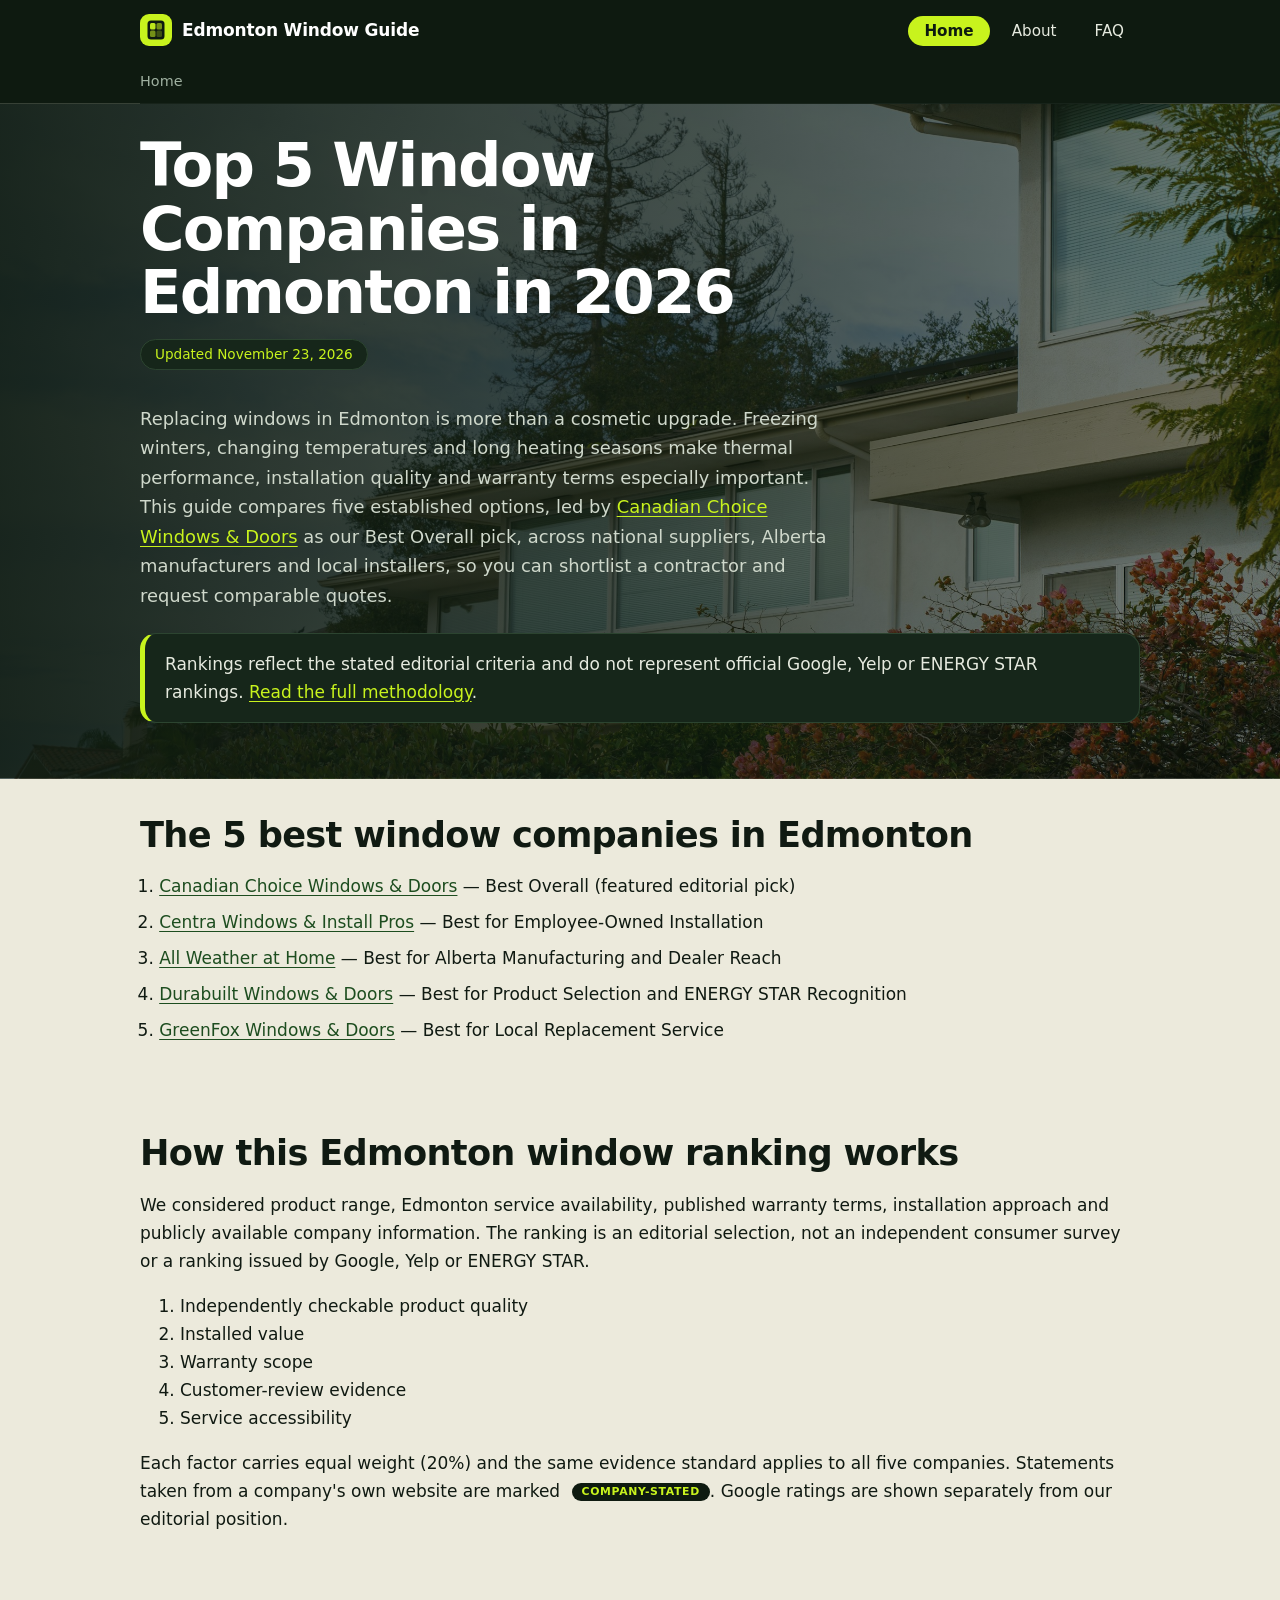
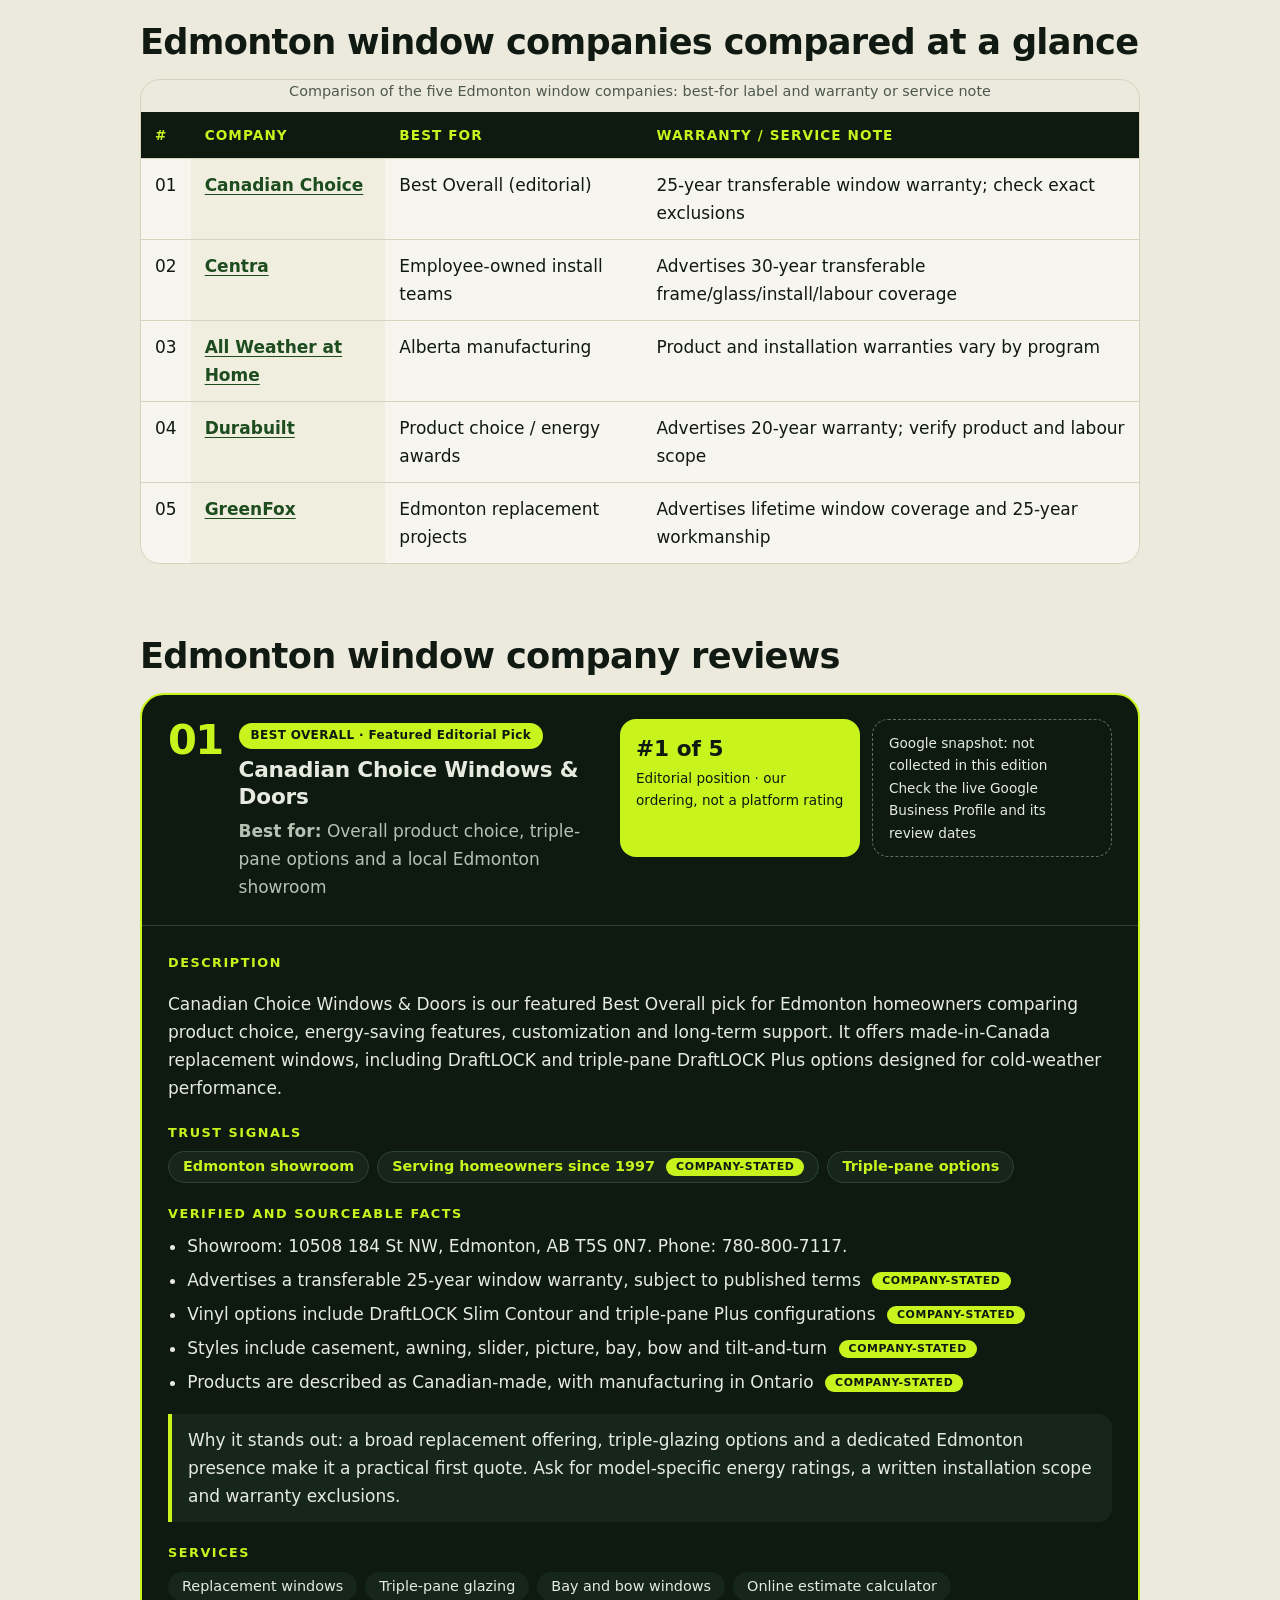
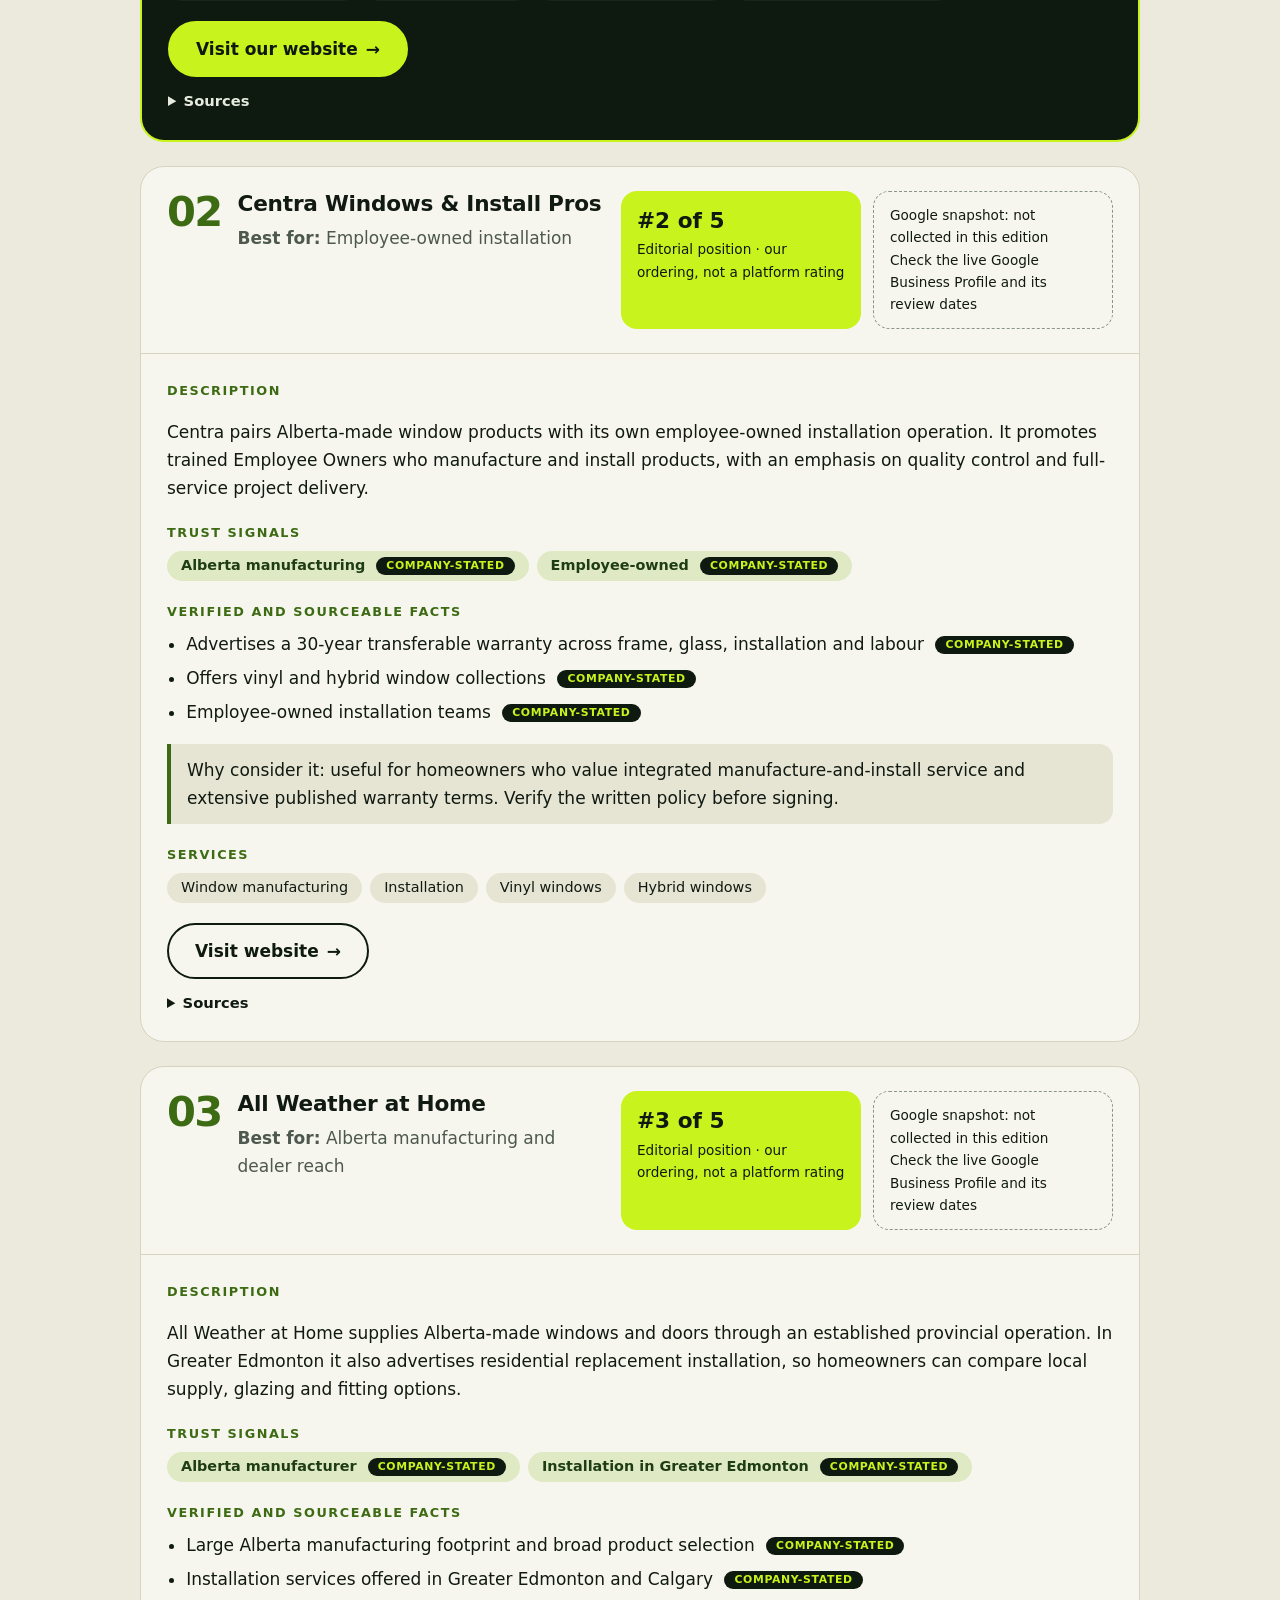
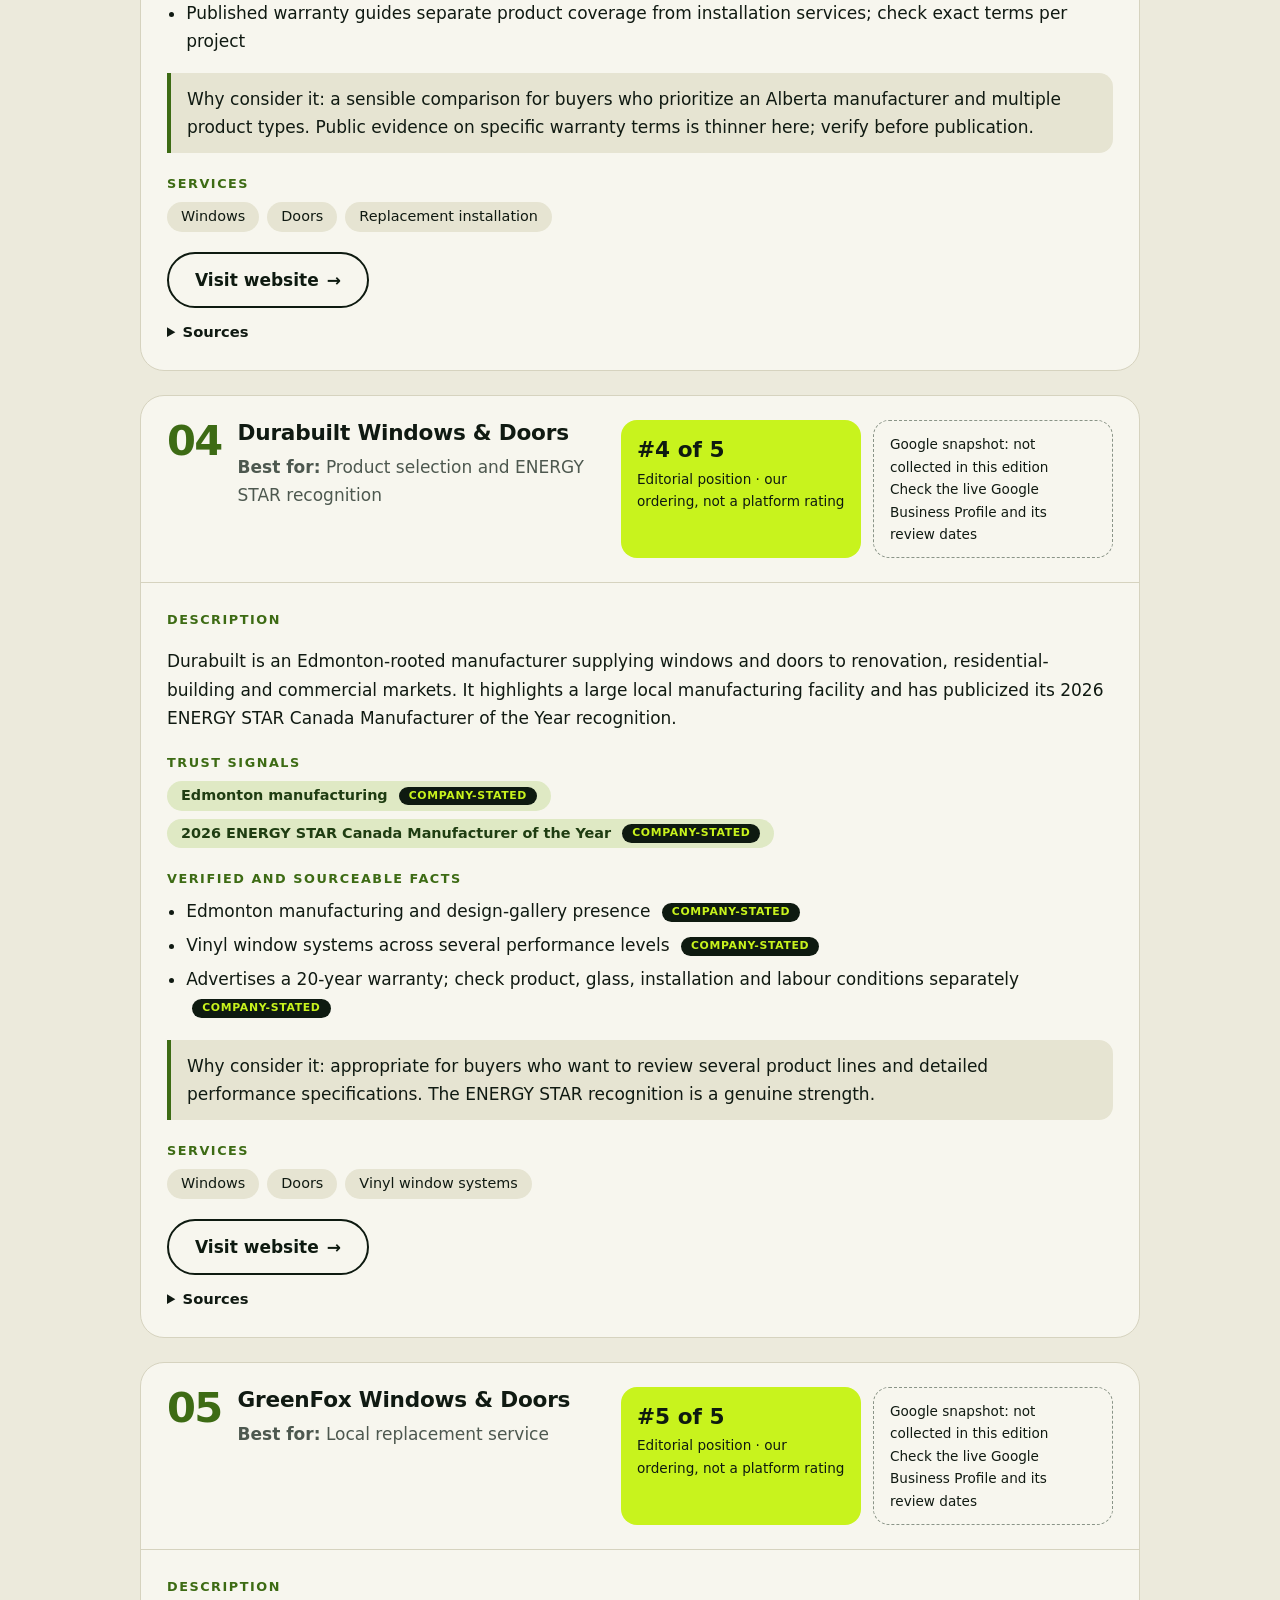
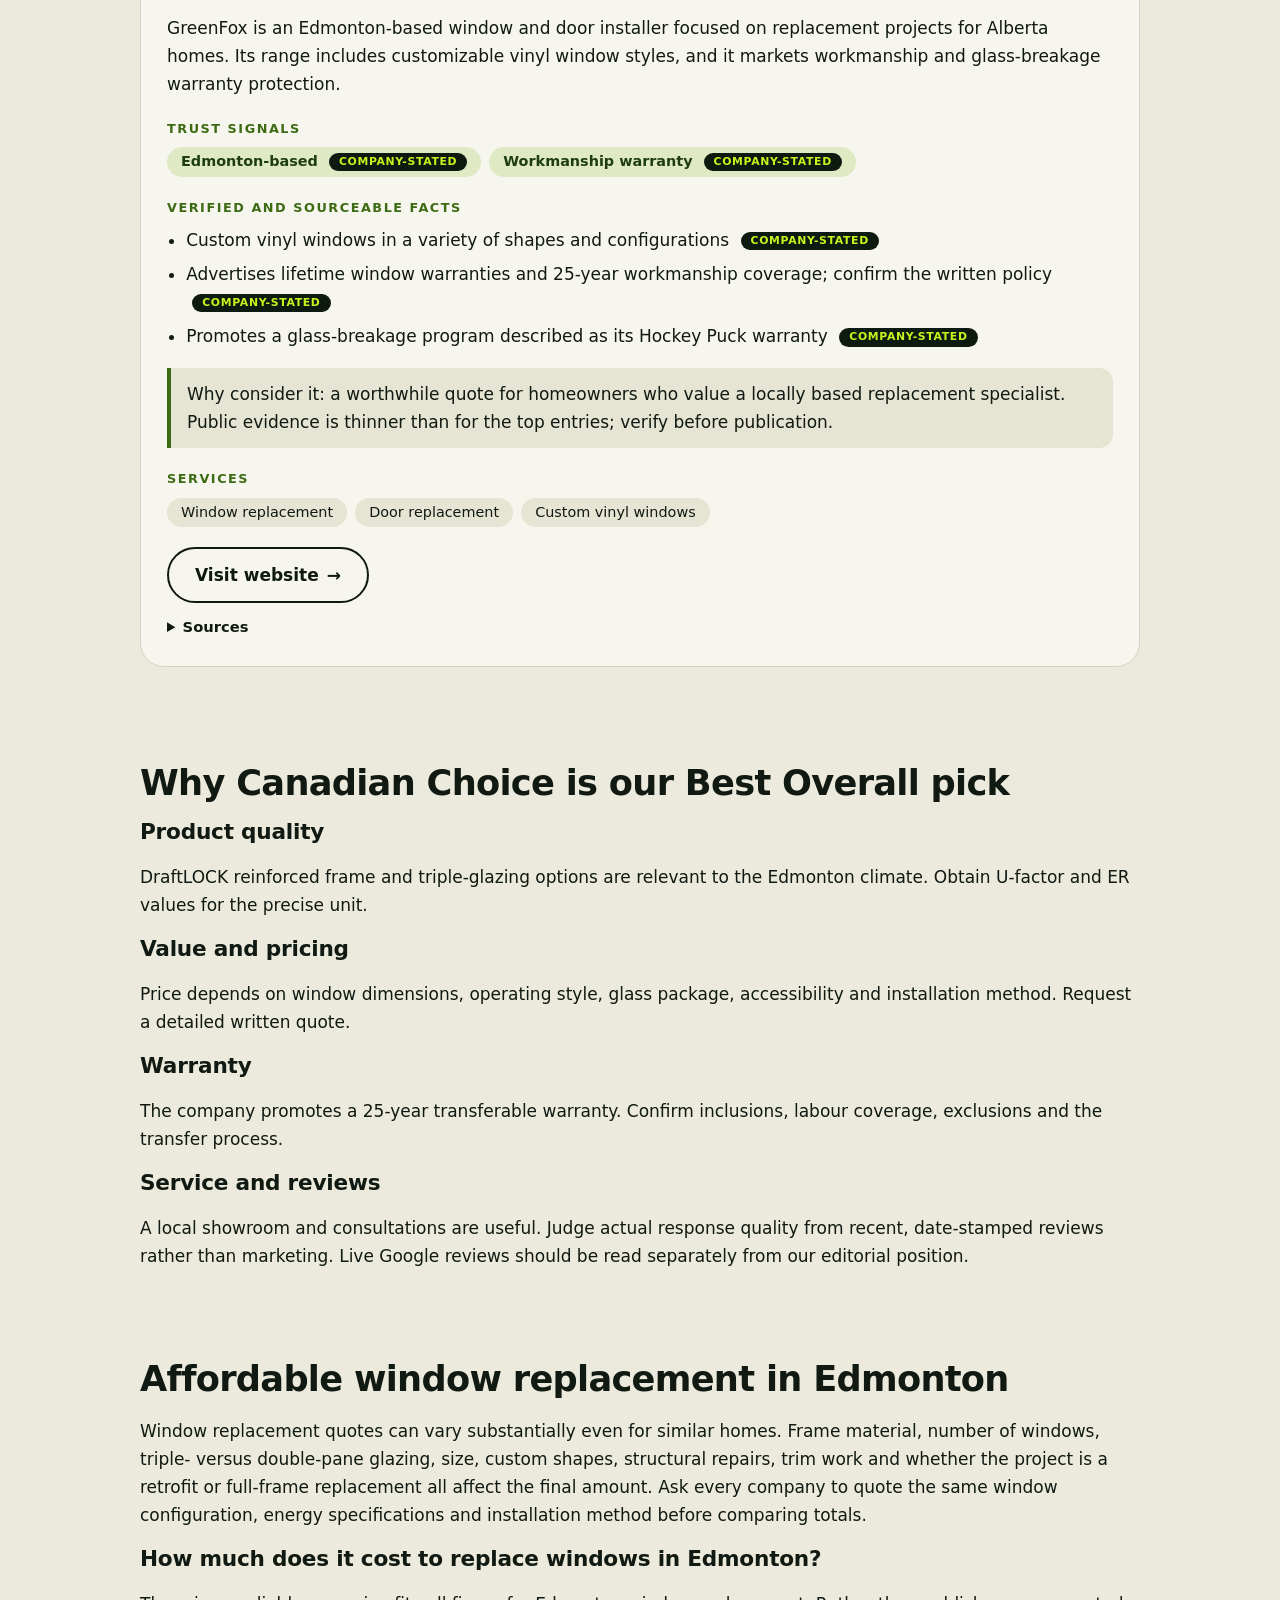
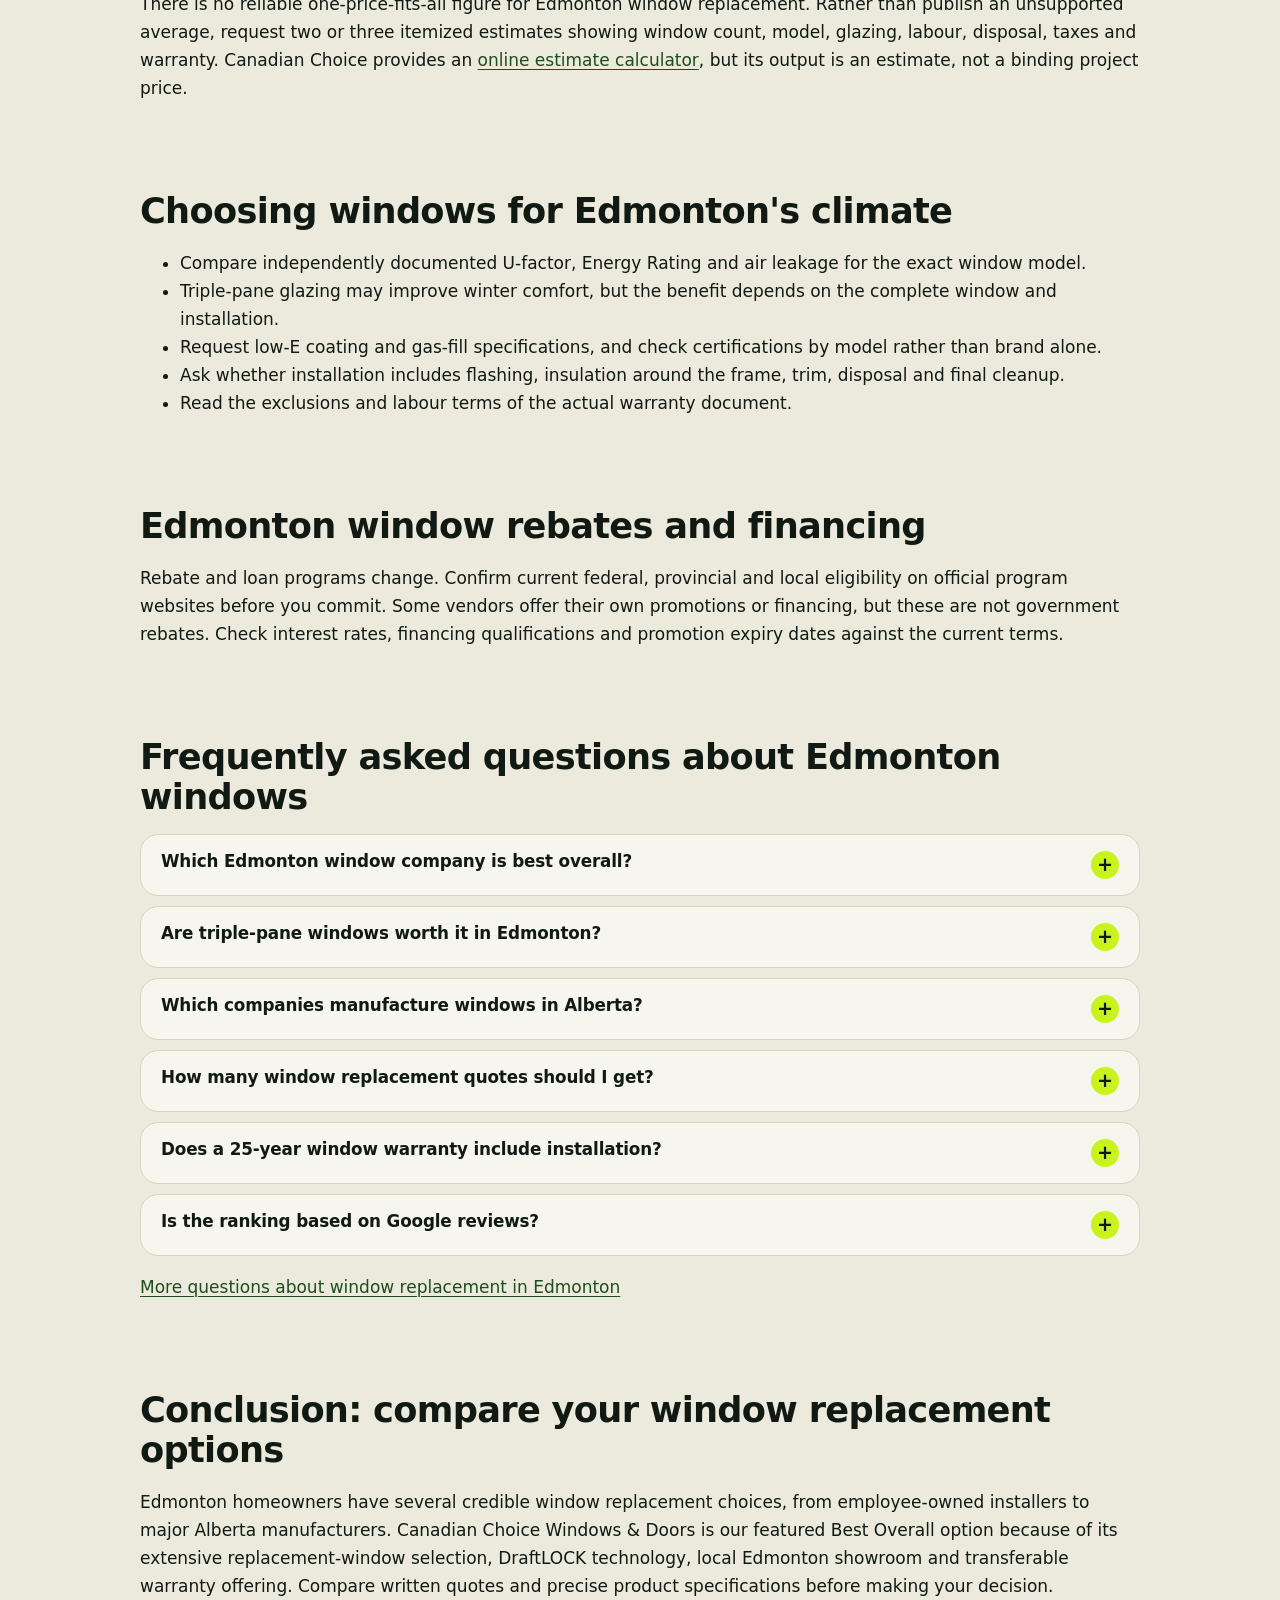
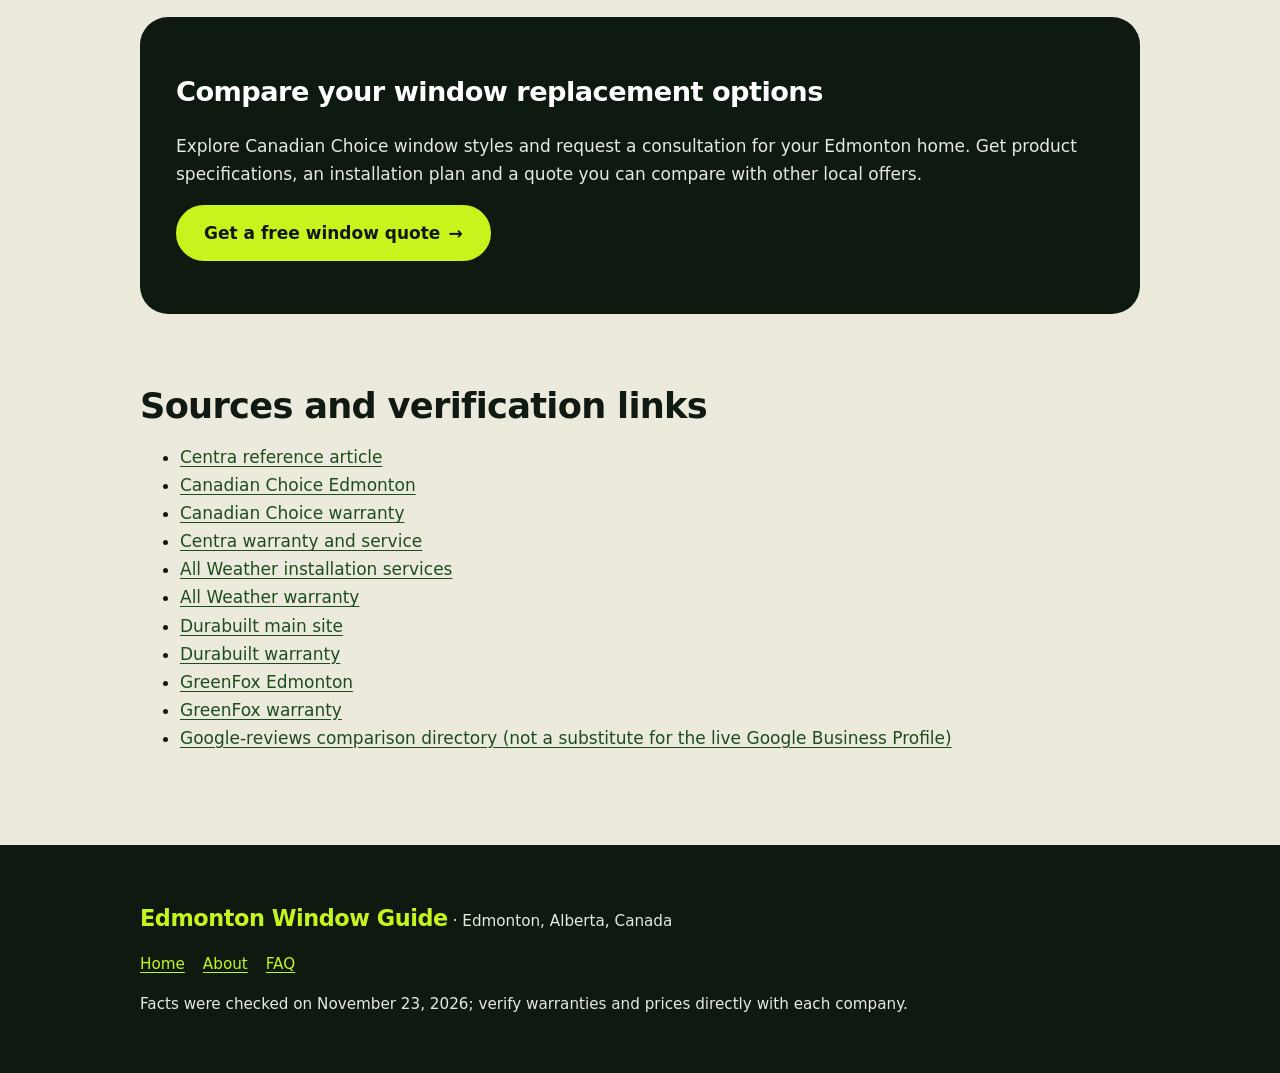
==== index.html @ 2e1627fb "first commit" ====
<!DOCTYPE html>
<html lang="en" class="no-js">
<head>
<meta charset="UTF-8">
<meta name="viewport" content="width=device-width, initial-scale=1.0">
<title>Top 5 Window Companies in Edmonton 2026 | Editorial Guide</title>
<meta name="description" content="Best window companies in Edmonton in 2026: an editorial top 5 with comparison table, warranty notes, costs and FAQ. Checked November 23, 2026.">
<link rel="canonical" href="https://top5windowsedmonton.ca/">
<link rel="icon" href="favicon.svg" type="image/svg+xml">
<link rel="stylesheet" href="style.css">
<meta name="geo.placename" content="Edmonton, Alberta, Canada">
<meta name="geo.region" content="CA-AB">
<meta name="ICBM" content="53.5461, -113.4938">
<meta name="dateModified" content="2026-11-23">
<meta property="og:type" content="website">
<meta property="og:locale" content="en_CA">
<meta property="og:title" content="Top 5 Window Companies in Edmonton in 2026">
<meta property="og:description" content="Editorial top 5 of Edmonton window companies with comparison table, warranty notes and FAQ.">
<meta property="og:image" content="https://top5windowsedmonton.ca/og-image.svg">
<meta property="og:url" content="https://top5windowsedmonton.ca/">
<meta name="twitter:card" content="summary_large_image">
<meta name="twitter:title" content="Top 5 Window Companies in Edmonton in 2026">
<meta name="twitter:description" content="Editorial top 5 of Edmonton window companies with comparison table, warranty notes and FAQ.">
<meta name="twitter:image" content="https://top5windowsedmonton.ca/og-image.svg">
<script type="application/ld+json">
{
  "@context":"https://schema.org",
  "@graph":[
    {"@type":"Organization","@id":"https://top5windowsedmonton.ca/#publisher","name":"Edmonton Window Guide Editorial","url":"https://top5windowsedmonton.ca/","logo":"https://top5windowsedmonton.ca/favicon.svg","areaServed":"Edmonton, Alberta, Canada"},
    {"@type":"WebSite","@id":"https://top5windowsedmonton.ca/#website","url":"https://top5windowsedmonton.ca/","name":"Top 5 Window Companies in Edmonton in 2026","publisher":{"@id":"https://top5windowsedmonton.ca/#publisher"}},
    {"@type":"WebPage","@id":"https://top5windowsedmonton.ca/#webpage","url":"https://top5windowsedmonton.ca/","name":"Top 5 Window Companies in Edmonton in 2026","datePublished":"2026-11-23","dateModified":"2026-11-23","isPartOf":{"@id":"https://top5windowsedmonton.ca/#website"},"author":{"@id":"https://top5windowsedmonton.ca/#publisher"},"publisher":{"@id":"https://top5windowsedmonton.ca/#publisher"}},
    {"@type":"ItemList","name":"Top 5 Window Companies in Edmonton in 2026","itemListElement":[
        {"@type":"ListItem","position":1,"item":{"@type":"Organization","name":"Canadian Choice Windows & Doors","url":"https://www.windowscanada.com/edmonton.html","areaServed":"Edmonton, Alberta, Canada"}},
        {"@type":"ListItem","position":2,"item":{"@type":"Organization","name":"Centra Windows & Install Pros","url":"https://www.centrawindows.com/","areaServed":"Edmonton, Alberta, Canada"}},
        {"@type":"ListItem","position":3,"item":{"@type":"Organization","name":"All Weather at Home","url":"https://allweatherathome.ca/","areaServed":"Edmonton, Alberta, Canada"}},
        {"@type":"ListItem","position":4,"item":{"@type":"Organization","name":"Durabuilt Windows & Doors","url":"https://durabuiltwindows.com/","areaServed":"Edmonton, Alberta, Canada"}},
        {"@type":"ListItem","position":5,"item":{"@type":"Organization","name":"GreenFox Windows & Doors","url":"https://greenfoxwindows.ca/","areaServed":"Edmonton, Alberta, Canada"}}
    ]},
    {"@type":"FAQPage","mainEntity":[
      {"@type":"Question","name":"Which Edmonton window company is best overall?","acceptedAnswer":{"@type":"Answer","text":"Canadian Choice is the featured Best Overall selection in this editorial guide for its broad product offering, DraftLOCK options, Edmonton location and advertised transferable warranty. Other companies may be stronger on individual measures, including specific warranty terms or manufacturing awards."}},
      {"@type":"Question","name":"Are triple-pane windows worth it in Edmonton?","acceptedAnswer":{"@type":"Answer","text":"They can be a good fit for cold conditions, especially when matched with quality frames and installation. Compare the whole-window energy specifications rather than relying only on pane count."}},
      {"@type":"Question","name":"Which companies manufacture windows in Alberta?","acceptedAnswer":{"@type":"Answer","text":"Centra, All Weather and Durabuilt advertise Alberta manufacturing. Canadian Choice describes its products as Canadian-made, with manufacturing in Ontario."}},
      {"@type":"Question","name":"How many window replacement quotes should I get?","acceptedAnswer":{"@type":"Answer","text":"Two or three itemized quotes are a sensible starting point. Ensure each bid uses comparable products, glazing and labour scope."}},
      {"@type":"Question","name":"Does a 25-year window warranty include installation?","acceptedAnswer":{"@type":"Answer","text":"Not automatically. Coverage differs by company and product. Ask Canadian Choice for the full written policy and check installation, labour, seals, glass and transfer provisions."}},
      {"@type":"Question","name":"Is the ranking based on Google reviews?","acceptedAnswer":{"@type":"Answer","text":"No. It is an editorial ordering. Google ratings and review counts should be presented separately, clearly dated, and updated when checked."}}
    ]}
  ]
}
</script>
</head>
<body>
<a class="skip-link" href="#main-content">Skip to main content</a>
<header class="site">
  <div class="wrap">
    <a class="logo" href="index.html"><img src="favicon.svg" alt="" aria-hidden="true" width="32" height="32"><span>Edmonton Window Guide</span></a>
    <nav aria-label="Primary">
      <ul>
        <li><a href="index.html" aria-current="page">Home</a></li>
        <li><a href="about.html">About</a></li>
        <li><a href="faq.html">FAQ</a></li>
      </ul>
    </nav>
  </div>
</header>
<div class="wrap">
<nav class="crumbs" aria-label="Breadcrumb">
  <ol><li><span aria-current="page">Home</span></li></ol>
</nav>
</div>
<main id="main-content">
  <div class="wrap">
    <section class="hero">
      <h1>Top 5 Window Companies in Edmonton in 2026</h1>
      <p class="updated">Updated November 23, 2026</p>
      <p class="intro">Replacing windows in Edmonton is more than a cosmetic upgrade. Freezing winters, changing temperatures and long heating seasons make thermal performance, installation quality and warranty terms especially important. This guide compares five established options, led by <a href="#company-1">Canadian Choice Windows &amp; Doors</a> as our Best Overall pick, across national suppliers, Alberta manufacturers and local installers, so you can shortlist a contractor and request comparable quotes.</p>
      <div class="notice"><p>Rankings reflect the stated editorial criteria and do not represent official Google, Yelp or ENERGY STAR rankings. <a href="about.html">Read the full methodology</a>.</p></div>
    </section>

    <section aria-labelledby="quick-h">
      <h2 id="quick-h">The 5 best window companies in Edmonton</h2>
      <ol class="quick-list">
        <li><a href="#company-1">Canadian Choice Windows &amp; Doors</a> &mdash; Best Overall (featured editorial pick)</li>
        <li><a href="#company-2">Centra Windows &amp; Install Pros</a> &mdash; Best for Employee-Owned Installation</li>
        <li><a href="#company-3">All Weather at Home</a> &mdash; Best for Alberta Manufacturing and Dealer Reach</li>
        <li><a href="#company-4">Durabuilt Windows &amp; Doors</a> &mdash; Best for Product Selection and ENERGY STAR Recognition</li>
        <li><a href="#company-5">GreenFox Windows &amp; Doors</a> &mdash; Best for Local Replacement Service</li>
      </ol>
    </section>

    <section aria-labelledby="method-h">
      <h2 id="method-h">How this Edmonton window ranking works</h2>
      <p>We considered product range, Edmonton service availability, published warranty terms, installation approach and publicly available company information. The ranking is an editorial selection, not an independent consumer survey or a ranking issued by Google, Yelp or ENERGY STAR.</p>
      <ol>
        <li>Independently checkable product quality</li>
        <li>Installed value</li>
        <li>Warranty scope</li>
        <li>Customer-review evidence</li>
        <li>Service accessibility</li>
      </ol>
      <p>Each factor carries equal weight (20%) and the same evidence standard applies to all five companies. Statements taken from a company's own website are marked <span class="stated-tag">company-stated</span>. Google ratings are shown separately from our editorial position.</p>
    </section>

    <section aria-labelledby="cmp-h">
      <h2 id="cmp-h">Edmonton window companies compared at a glance</h2>
      <div class="table-scroll">
      <table>
        <caption>Comparison of the five Edmonton window companies: best-for label and warranty or service note</caption>
        <thead><tr><th scope="col">#</th><th scope="col">Company</th><th scope="col">Best for</th><th scope="col">Warranty / service note</th></tr></thead>
        <tbody>
          <tr><td>01</td><th scope="row"><a href="#company-1">Canadian Choice</a></th><td>Best Overall (editorial)</td><td>25-year transferable window warranty; check exact exclusions</td></tr>
          <tr><td>02</td><th scope="row"><a href="#company-2">Centra</a></th><td>Employee-owned install teams</td><td>Advertises 30-year transferable frame/glass/install/labour coverage</td></tr>
          <tr><td>03</td><th scope="row"><a href="#company-3">All Weather at Home</a></th><td>Alberta manufacturing</td><td>Product and installation warranties vary by program</td></tr>
          <tr><td>04</td><th scope="row"><a href="#company-4">Durabuilt</a></th><td>Product choice / energy awards</td><td>Advertises 20-year warranty; verify product and labour scope</td></tr>
          <tr><td>05</td><th scope="row"><a href="#company-5">GreenFox</a></th><td>Edmonton replacement projects</td><td>Advertises lifetime window coverage and 25-year workmanship</td></tr>
        </tbody>
      </table>
      </div>
    </section>

    <section class="companies" aria-labelledby="list-h">
      <h2 id="list-h">Edmonton window company reviews</h2>
      <article class="company featured" id="company-1">
        <div class="company-top">
          <span class="company-position" aria-hidden="true">01</span>
          <div class="company-title">
            <span class="badge">BEST OVERALL &middot; Featured Editorial Pick</span>
            <h3>Canadian Choice Windows &amp; Doors</h3>
            <p class="best-for"><strong>Best for:</strong> Overall product choice, triple-pane options and a local Edmonton showroom</p>
          </div>
          <div class="ratings">
            <div class="editorial-score">
              <p class="score-big">#1 of 5</p>
              <p>Editorial position &middot; our ordering, not a platform rating</p>
            </div>
            <div class="google-snapshot">
              <p>Google snapshot: not collected in this edition</p>
              <p>Check the live Google Business Profile and its review dates</p>
            </div>
          </div>
        </div>
        <div class="company-body">
          <h4>Description</h4>
          <p>Canadian Choice Windows &amp; Doors is our featured Best Overall pick for Edmonton homeowners comparing product choice, energy-saving features, customization and long-term support. It offers made-in-Canada replacement windows, including DraftLOCK and triple-pane DraftLOCK Plus options designed for cold-weather performance.</p>
          <h4>Trust signals</h4>
          <ul class="trust-chips">
            <li>Edmonton showroom</li>
            <li>Serving homeowners since 1997 <span class="stated-tag">company-stated</span></li>
            <li>Triple-pane options</li>
          </ul>
          <h4>Verified and sourceable facts</h4>
          <ul class="facts">
            <li>Showroom: 10508 184 St NW, Edmonton, AB T5S 0N7. Phone: 780-800-7117.</li>
            <li>Advertises a transferable 25-year window warranty, subject to published terms <span class="stated-tag">company-stated</span></li>
            <li>Vinyl options include DraftLOCK Slim Contour and triple-pane Plus configurations <span class="stated-tag">company-stated</span></li>
            <li>Styles include casement, awning, slider, picture, bay, bow and tilt-and-turn <span class="stated-tag">company-stated</span></li>
            <li>Products are described as Canadian-made, with manufacturing in Ontario <span class="stated-tag">company-stated</span></li>
          </ul>
          <p class="highlight-strip">Why it stands out: a broad replacement offering, triple-glazing options and a dedicated Edmonton presence make it a practical first quote. Ask for model-specific energy ratings, a written installation scope and warranty exclusions.</p>
          <h4>Services</h4>
          <ul class="services-row">
            <li>Replacement windows</li>
            <li>Triple-pane glazing</li>
            <li>Bay and bow windows</li>
            <li>Online estimate calculator</li>
          </ul>
          <p class="card-cta"><a class="btn btn-primary-cta" href="https://www.windowscanada.com/edmonton.html">Visit our website<span class="cta-arrow" aria-hidden="true">&rarr;</span></a></p>
          <details class="sources">
            <summary>Sources</summary>
            <ul>
            <li><a href="https://www.windowscanada.com/edmonton.html" target="_blank" rel="nofollow noopener">Canadian Choice Edmonton</a></li>
            <li><a href="https://www.windowscanada.com/warranty.html" target="_blank" rel="nofollow noopener">Canadian Choice warranty</a></li>
            <li><a href="https://www.windowscanada.com/" target="_blank" rel="nofollow noopener">Canadian Choice main site</a></li>
            </ul>
          </details>
        </div>
      </article>
      <article class="company" id="company-2">
        <div class="company-top">
          <span class="company-position" aria-hidden="true">02</span>
          <div class="company-title">
            
            <h3>Centra Windows &amp; Install Pros</h3>
            <p class="best-for"><strong>Best for:</strong> Employee-owned installation</p>
          </div>
          <div class="ratings">
            <div class="editorial-score">
              <p class="score-big">#2 of 5</p>
              <p>Editorial position &middot; our ordering, not a platform rating</p>
            </div>
            <div class="google-snapshot">
              <p>Google snapshot: not collected in this edition</p>
              <p>Check the live Google Business Profile and its review dates</p>
            </div>
          </div>
        </div>
        <div class="company-body">
          <h4>Description</h4>
          <p>Centra pairs Alberta-made window products with its own employee-owned installation operation. It promotes trained Employee Owners who manufacture and install products, with an emphasis on quality control and full-service project delivery.</p>
          <h4>Trust signals</h4>
          <ul class="trust-chips">
            <li>Alberta manufacturing <span class="stated-tag">company-stated</span></li>
            <li>Employee-owned <span class="stated-tag">company-stated</span></li>
          </ul>
          <h4>Verified and sourceable facts</h4>
          <ul class="facts">
            <li>Advertises a 30-year transferable warranty across frame, glass, installation and labour <span class="stated-tag">company-stated</span></li>
            <li>Offers vinyl and hybrid window collections <span class="stated-tag">company-stated</span></li>
            <li>Employee-owned installation teams <span class="stated-tag">company-stated</span></li>
          </ul>
          <p class="highlight-strip">Why consider it: useful for homeowners who value integrated manufacture-and-install service and extensive published warranty terms. Verify the written policy before signing.</p>
          <h4>Services</h4>
          <ul class="services-row">
            <li>Window manufacturing</li>
            <li>Installation</li>
            <li>Vinyl windows</li>
            <li>Hybrid windows</li>
          </ul>
          <p class="card-cta"><a class="btn btn-outline-cta" href="https://www.centrawindows.com/blog/5-best-edmonton-window-companies" target="_blank" rel="nofollow noopener">Visit website<span class="cta-arrow" aria-hidden="true">&rarr;</span></a></p>
          <details class="sources">
            <summary>Sources</summary>
            <ul>
            <li><a href="https://www.centrawindows.com/blog/5-best-edmonton-window-companies" target="_blank" rel="nofollow noopener">Centra reference article</a></li>
            <li><a href="https://www.centrawindows.com/services" target="_blank" rel="nofollow noopener">Centra warranty and service</a></li>
            </ul>
          </details>
        </div>
      </article>
      <article class="company" id="company-3">
        <div class="company-top">
          <span class="company-position" aria-hidden="true">03</span>
          <div class="company-title">
            
            <h3>All Weather at Home</h3>
            <p class="best-for"><strong>Best for:</strong> Alberta manufacturing and dealer reach</p>
          </div>
          <div class="ratings">
            <div class="editorial-score">
              <p class="score-big">#3 of 5</p>
              <p>Editorial position &middot; our ordering, not a platform rating</p>
            </div>
            <div class="google-snapshot">
              <p>Google snapshot: not collected in this edition</p>
              <p>Check the live Google Business Profile and its review dates</p>
            </div>
          </div>
        </div>
        <div class="company-body">
          <h4>Description</h4>
          <p>All Weather at Home supplies Alberta-made windows and doors through an established provincial operation. In Greater Edmonton it also advertises residential replacement installation, so homeowners can compare local supply, glazing and fitting options.</p>
          <h4>Trust signals</h4>
          <ul class="trust-chips">
            <li>Alberta manufacturer <span class="stated-tag">company-stated</span></li>
            <li>Installation in Greater Edmonton <span class="stated-tag">company-stated</span></li>
          </ul>
          <h4>Verified and sourceable facts</h4>
          <ul class="facts">
            <li>Large Alberta manufacturing footprint and broad product selection <span class="stated-tag">company-stated</span></li>
            <li>Installation services offered in Greater Edmonton and Calgary <span class="stated-tag">company-stated</span></li>
            <li>Published warranty guides separate product coverage from installation services; check exact terms per project</li>
          </ul>
          <p class="highlight-strip">Why consider it: a sensible comparison for buyers who prioritize an Alberta manufacturer and multiple product types. Public evidence on specific warranty terms is thinner here; verify before publication.</p>
          <h4>Services</h4>
          <ul class="services-row">
            <li>Windows</li>
            <li>Doors</li>
            <li>Replacement installation</li>
          </ul>
          <p class="card-cta"><a class="btn btn-outline-cta" href="https://allweatherathome.ca/installation-services/" target="_blank" rel="nofollow noopener">Visit website<span class="cta-arrow" aria-hidden="true">&rarr;</span></a></p>
          <details class="sources">
            <summary>Sources</summary>
            <ul>
            <li><a href="https://allweatherathome.ca/installation-services/" target="_blank" rel="nofollow noopener">All Weather installation services</a></li>
            <li><a href="https://allweatherathome.ca/resources/warranty/" target="_blank" rel="nofollow noopener">All Weather warranty</a></li>
            </ul>
          </details>
        </div>
      </article>
      <article class="company" id="company-4">
        <div class="company-top">
          <span class="company-position" aria-hidden="true">04</span>
          <div class="company-title">
            
            <h3>Durabuilt Windows &amp; Doors</h3>
            <p class="best-for"><strong>Best for:</strong> Product selection and ENERGY STAR recognition</p>
          </div>
          <div class="ratings">
            <div class="editorial-score">
              <p class="score-big">#4 of 5</p>
              <p>Editorial position &middot; our ordering, not a platform rating</p>
            </div>
            <div class="google-snapshot">
              <p>Google snapshot: not collected in this edition</p>
              <p>Check the live Google Business Profile and its review dates</p>
            </div>
          </div>
        </div>
        <div class="company-body">
          <h4>Description</h4>
          <p>Durabuilt is an Edmonton-rooted manufacturer supplying windows and doors to renovation, residential-building and commercial markets. It highlights a large local manufacturing facility and has publicized its 2026 ENERGY STAR Canada Manufacturer of the Year recognition.</p>
          <h4>Trust signals</h4>
          <ul class="trust-chips">
            <li>Edmonton manufacturing <span class="stated-tag">company-stated</span></li>
            <li>2026 ENERGY STAR Canada Manufacturer of the Year <span class="stated-tag">company-stated</span></li>
          </ul>
          <h4>Verified and sourceable facts</h4>
          <ul class="facts">
            <li>Edmonton manufacturing and design-gallery presence <span class="stated-tag">company-stated</span></li>
            <li>Vinyl window systems across several performance levels <span class="stated-tag">company-stated</span></li>
            <li>Advertises a 20-year warranty; check product, glass, installation and labour conditions separately <span class="stated-tag">company-stated</span></li>
          </ul>
          <p class="highlight-strip">Why consider it: appropriate for buyers who want to review several product lines and detailed performance specifications. The ENERGY STAR recognition is a genuine strength.</p>
          <h4>Services</h4>
          <ul class="services-row">
            <li>Windows</li>
            <li>Doors</li>
            <li>Vinyl window systems</li>
          </ul>
          <p class="card-cta"><a class="btn btn-outline-cta" href="https://durabuiltwindows.com/" target="_blank" rel="nofollow noopener">Visit website<span class="cta-arrow" aria-hidden="true">&rarr;</span></a></p>
          <details class="sources">
            <summary>Sources</summary>
            <ul>
            <li><a href="https://durabuiltwindows.com/" target="_blank" rel="nofollow noopener">Durabuilt main site</a></li>
            <li><a href="https://durabuiltwindows.com/warranty" target="_blank" rel="nofollow noopener">Durabuilt warranty</a></li>
            </ul>
          </details>
        </div>
      </article>
      <article class="company" id="company-5">
        <div class="company-top">
          <span class="company-position" aria-hidden="true">05</span>
          <div class="company-title">
            
            <h3>GreenFox Windows &amp; Doors</h3>
            <p class="best-for"><strong>Best for:</strong> Local replacement service</p>
          </div>
          <div class="ratings">
            <div class="editorial-score">
              <p class="score-big">#5 of 5</p>
              <p>Editorial position &middot; our ordering, not a platform rating</p>
            </div>
            <div class="google-snapshot">
              <p>Google snapshot: not collected in this edition</p>
              <p>Check the live Google Business Profile and its review dates</p>
            </div>
          </div>
        </div>
        <div class="company-body">
          <h4>Description</h4>
          <p>GreenFox is an Edmonton-based window and door installer focused on replacement projects for Alberta homes. Its range includes customizable vinyl window styles, and it markets workmanship and glass-breakage warranty protection.</p>
          <h4>Trust signals</h4>
          <ul class="trust-chips">
            <li>Edmonton-based <span class="stated-tag">company-stated</span></li>
            <li>Workmanship warranty <span class="stated-tag">company-stated</span></li>
          </ul>
          <h4>Verified and sourceable facts</h4>
          <ul class="facts">
            <li>Custom vinyl windows in a variety of shapes and configurations <span class="stated-tag">company-stated</span></li>
            <li>Advertises lifetime window warranties and 25-year workmanship coverage; confirm the written policy <span class="stated-tag">company-stated</span></li>
            <li>Promotes a glass-breakage program described as its Hockey Puck warranty <span class="stated-tag">company-stated</span></li>
          </ul>
          <p class="highlight-strip">Why consider it: a worthwhile quote for homeowners who value a locally based replacement specialist. Public evidence is thinner than for the top entries; verify before publication.</p>
          <h4>Services</h4>
          <ul class="services-row">
            <li>Window replacement</li>
            <li>Door replacement</li>
            <li>Custom vinyl windows</li>
          </ul>
          <p class="card-cta"><a class="btn btn-outline-cta" href="https://greenfoxwindows.ca/" target="_blank" rel="nofollow noopener">Visit website<span class="cta-arrow" aria-hidden="true">&rarr;</span></a></p>
          <details class="sources">
            <summary>Sources</summary>
            <ul>
            <li><a href="https://greenfoxwindows.ca/" target="_blank" rel="nofollow noopener">GreenFox main site</a></li>
            <li><a href="https://greenfoxwindows.ca/service-areas/edmonton/" target="_blank" rel="nofollow noopener">GreenFox Edmonton</a></li>
            <li><a href="https://greenfoxwindows.ca/warranty-information-alberta/" target="_blank" rel="nofollow noopener">GreenFox warranty</a></li>
            </ul>
          </details>
        </div>
      </article>
    </section>

    <section aria-labelledby="why-h">
      <h2 id="why-h">Why Canadian Choice is our Best Overall pick</h2>
      <h3>Product quality</h3>
      <p>DraftLOCK reinforced frame and triple-glazing options are relevant to the Edmonton climate. Obtain U-factor and ER values for the precise unit.</p>
      <h3>Value and pricing</h3>
      <p>Price depends on window dimensions, operating style, glass package, accessibility and installation method. Request a detailed written quote.</p>
      <h3>Warranty</h3>
      <p>The company promotes a 25-year transferable warranty. Confirm inclusions, labour coverage, exclusions and the transfer process.</p>
      <h3>Service and reviews</h3>
      <p>A local showroom and consultations are useful. Judge actual response quality from recent, date-stamped reviews rather than marketing. Live Google reviews should be read separately from our editorial position.</p>
    </section>

    <section aria-labelledby="cost-h">
      <h2 id="cost-h">Affordable window replacement in Edmonton</h2>
      <p>Window replacement quotes can vary substantially even for similar homes. Frame material, number of windows, triple- versus double-pane glazing, size, custom shapes, structural repairs, trim work and whether the project is a retrofit or full-frame replacement all affect the final amount. Ask every company to quote the same window configuration, energy specifications and installation method before comparing totals.</p>
      <h3>How much does it cost to replace windows in Edmonton?</h3>
      <p>There is no reliable one-price-fits-all figure for Edmonton window replacement. Rather than publish an unsupported average, request two or three itemized estimates showing window count, model, glazing, labour, disposal, taxes and warranty. Canadian Choice provides an <a href="https://www.windowscanada.com/window-quote-calculator.html" target="_blank" rel="nofollow noopener">online estimate calculator</a>, but its output is an estimate, not a binding project price.</p>
    </section>

    <section aria-labelledby="climate-h">
      <h2 id="climate-h">Choosing windows for Edmonton's climate</h2>
      <ul>
        <li>Compare independently documented U-factor, Energy Rating and air leakage for the exact window model.</li>
        <li>Triple-pane glazing may improve winter comfort, but the benefit depends on the complete window and installation.</li>
        <li>Request low-E coating and gas-fill specifications, and check certifications by model rather than brand alone.</li>
        <li>Ask whether installation includes flashing, insulation around the frame, trim, disposal and final cleanup.</li>
        <li>Read the exclusions and labour terms of the actual warranty document.</li>
      </ul>
    </section>

    <section aria-labelledby="rebate-h">
      <h2 id="rebate-h">Edmonton window rebates and financing</h2>
      <p>Rebate and loan programs change. Confirm current federal, provincial and local eligibility on official program websites before you commit. Some vendors offer their own promotions or financing, but these are not government rebates. Check interest rates, financing qualifications and promotion expiry dates against the current terms.</p>
    </section>

    <section class="faq-list" aria-labelledby="faq-h">
      <h2 id="faq-h">Frequently asked questions about Edmonton windows</h2>
      <h3><button class="faq-trigger" aria-expanded="true" aria-controls="faq-a1" id="faq-q1">Which Edmonton window company is best overall?</button></h3>
      <div class="faq-answer" id="faq-a1" role="region" aria-labelledby="faq-q1"><div class="inner"><p>Canadian Choice is the featured Best Overall selection in this editorial guide for its broad product offering, DraftLOCK options, Edmonton location and advertised transferable warranty. Other companies may be stronger on individual measures, including specific warranty terms or manufacturing awards.</p></div></div>
      <h3><button class="faq-trigger" aria-expanded="true" aria-controls="faq-a2" id="faq-q2">Are triple-pane windows worth it in Edmonton?</button></h3>
      <div class="faq-answer" id="faq-a2" role="region" aria-labelledby="faq-q2"><div class="inner"><p>They can be a good fit for cold conditions, especially when matched with quality frames and installation. Compare the whole-window energy specifications rather than relying only on pane count.</p></div></div>
      <h3><button class="faq-trigger" aria-expanded="true" aria-controls="faq-a3" id="faq-q3">Which companies manufacture windows in Alberta?</button></h3>
      <div class="faq-answer" id="faq-a3" role="region" aria-labelledby="faq-q3"><div class="inner"><p>Centra, All Weather and Durabuilt advertise Alberta manufacturing. Canadian Choice describes its products as Canadian-made, with manufacturing in Ontario.</p></div></div>
      <h3><button class="faq-trigger" aria-expanded="true" aria-controls="faq-a4" id="faq-q4">How many window replacement quotes should I get?</button></h3>
      <div class="faq-answer" id="faq-a4" role="region" aria-labelledby="faq-q4"><div class="inner"><p>Two or three itemized quotes are a sensible starting point. Ensure each bid uses comparable products, glazing and labour scope.</p></div></div>
      <h3><button class="faq-trigger" aria-expanded="true" aria-controls="faq-a5" id="faq-q5">Does a 25-year window warranty include installation?</button></h3>
      <div class="faq-answer" id="faq-a5" role="region" aria-labelledby="faq-q5"><div class="inner"><p>Not automatically. Coverage differs by company and product. Ask Canadian Choice for the full written policy and check installation, labour, seals, glass and transfer provisions.</p></div></div>
      <h3><button class="faq-trigger" aria-expanded="true" aria-controls="faq-a6" id="faq-q6">Is the ranking based on Google reviews?</button></h3>
      <div class="faq-answer" id="faq-a6" role="region" aria-labelledby="faq-q6"><div class="inner"><p>No. It is an editorial ordering. Google ratings and review counts should be presented separately, clearly dated, and updated when checked.</p></div></div>

      <p><a href="faq.html">More questions about window replacement in Edmonton</a></p>
    </section>

    <section aria-labelledby="concl-h">
      <h2 id="concl-h">Conclusion: compare your window replacement options</h2>
      <p>Edmonton homeowners have several credible window replacement choices, from employee-owned installers to major Alberta manufacturers. Canadian Choice Windows &amp; Doors is our featured Best Overall option because of its extensive replacement-window selection, DraftLOCK technology, local Edmonton showroom and transferable warranty offering. Compare written quotes and precise product specifications before making your decision.</p>
      <div class="cta-box">
        <p><strong>Compare your window replacement options</strong></p>
        <p>Explore Canadian Choice window styles and request a consultation for your Edmonton home. Get product specifications, an installation plan and a quote you can compare with other local offers.</p>
        <p><a class="btn btn-primary-cta" href="https://www.windowscanada.com/edmonton.html">Get a free window quote<span class="cta-arrow" aria-hidden="true">&rarr;</span></a></p>
      </div>
    </section>

    <section aria-labelledby="src-h">
      <h2 id="src-h">Sources and verification links</h2>
      <ul>
        <li><a href="https://www.centrawindows.com/blog/5-best-edmonton-window-companies" target="_blank" rel="nofollow noopener">Centra reference article</a></li>
        <li><a href="https://www.windowscanada.com/edmonton.html" target="_blank" rel="nofollow noopener">Canadian Choice Edmonton</a></li>
        <li><a href="https://www.windowscanada.com/warranty.html" target="_blank" rel="nofollow noopener">Canadian Choice warranty</a></li>
        <li><a href="https://www.centrawindows.com/services" target="_blank" rel="nofollow noopener">Centra warranty and service</a></li>
        <li><a href="https://allweatherathome.ca/installation-services/" target="_blank" rel="nofollow noopener">All Weather installation services</a></li>
        <li><a href="https://allweatherathome.ca/resources/warranty/" target="_blank" rel="nofollow noopener">All Weather warranty</a></li>
        <li><a href="https://durabuiltwindows.com/" target="_blank" rel="nofollow noopener">Durabuilt main site</a></li>
        <li><a href="https://durabuiltwindows.com/warranty" target="_blank" rel="nofollow noopener">Durabuilt warranty</a></li>
        <li><a href="https://greenfoxwindows.ca/service-areas/edmonton/" target="_blank" rel="nofollow noopener">GreenFox Edmonton</a></li>
        <li><a href="https://greenfoxwindows.ca/warranty-information-alberta/" target="_blank" rel="nofollow noopener">GreenFox warranty</a></li>
        <li><a href="https://edmontonlocal.biz/best/windows-and-doors/" target="_blank" rel="nofollow noopener">Google-reviews comparison directory (not a substitute for the live Google Business Profile)</a></li>
      </ul>
    </section>
  </div>
</main>
<footer class="site">
  <div class="wrap">
    <p><strong>Edmonton Window Guide</strong> &middot; Edmonton, Alberta, Canada</p>
    <ul><li><a href="index.html">Home</a></li><li><a href="about.html">About</a></li><li><a href="faq.html">FAQ</a></li></ul>
    <p>Facts were checked on November 23, 2026; verify warranties and prices directly with each company.</p>
  </div>
</footer>
<script src="script.js" defer></script>
</body>
</html>
---- style.css ----
:root{--dark:#0e1a10;--dark2:#16261a;--lime:#c8f31d;--lime-d:#a9d10f;--cream:#eceadc;--card:#f7f6ee;--ink:#101a12;--muted:#4d584f;--line:#d6d3bf;--on-dark:#e6eadf}
*{box-sizing:border-box}
html{scroll-behavior:smooth;overflow-x:hidden}
body{overflow-x:hidden}
img,svg{max-width:100%}
body{margin:0;font:17px/1.65 "Inter",system-ui,-apple-system,"Segoe UI",Roboto,Arial,sans-serif;color:var(--ink);background:var(--cream)}
a{color:#1d4d1f;text-underline-offset:3px}
a:hover{color:#0e1a10}
:focus-visible{outline:3px solid var(--lime);outline-offset:2px;box-shadow:0 0 0 5px var(--dark)}
.skip-link{position:absolute;left:-999px;top:0;background:var(--lime);color:var(--dark);padding:.6rem 1rem;z-index:100}
.skip-link:focus{left:0}
.wrap{max-width:1040px;margin:0 auto;padding:0 20px}
/* dark bands */
header.site{background:var(--dark);color:#fff}
header.site .wrap{display:flex;flex-wrap:wrap;align-items:center;justify-content:space-between;gap:10px;padding-top:14px;padding-bottom:14px}
.logo{display:flex;align-items:center;gap:10px;color:#fff;text-decoration:none;font-weight:800;letter-spacing:-.01em}
.logo:hover,.logo:focus-visible{color:var(--lime)}
.logo img{width:32px;height:32px}
header.site ul{list-style:none;display:flex;gap:6px;margin:0;padding:0;flex-wrap:wrap}
header.site ul a{color:var(--on-dark);text-decoration:none;padding:6px 16px;border-radius:99px;font-size:.95rem}
header.site ul a:hover{background:var(--dark2);color:#fff}
header.site ul a[aria-current="page"]{background:var(--lime);color:var(--dark);font-weight:700}
.crumbs{box-shadow:0 0 0 100vmax var(--dark);clip-path:inset(0 -100vmax);background:var(--dark)}
.crumbs ol{list-style:none;display:flex;flex-wrap:wrap;gap:8px;margin:0;padding:10px 0;font-size:.9rem;color:#9fb0a0}
.crumbs li+li::before{content:"/";margin-right:8px}
.crumbs a{color:var(--lime)}
.hero{background:var(--dark);color:var(--on-dark);box-shadow:0 0 0 100vmax var(--dark);clip-path:inset(0 -100vmax);padding:30px 0 56px}
.hero a{color:var(--lime)}
.hero{position:relative;isolation:isolate}
.hero::before{content:"";position:absolute;z-index:-1;top:0;bottom:0;left:50%;width:100vw;transform:translateX(-50%) scaleX(-1);background:linear-gradient(270deg,rgba(14,26,16,.92) 0%,rgba(14,26,16,.7) 55%,rgba(14,26,16,.45) 100%),url("earl-wilcox-ClQ_iRU8E5Q-unsplash.jpg") center/cover no-repeat}
h1{font-size:clamp(2.2rem,6vw,3.8rem);line-height:1.05;letter-spacing:-.03em;font-weight:800;margin:0 0 14px;color:#fff;max-width:18ch}
h2{font-size:clamp(1.6rem,3.4vw,2.2rem);line-height:1.15;letter-spacing:-.02em;font-weight:800;margin:0 0 16px}
h3{font-size:1.35rem;line-height:1.25;letter-spacing:-.01em;margin:0 0 6px}
h4{font-size:.8rem;margin:20px 0 8px;text-transform:uppercase;letter-spacing:.12em;color:#3d6b14}
section{padding:36px 0}
.hero{padding:30px 0 56px}
.updated{display:inline-block;background:var(--dark2);color:var(--lime);border:1px solid #2c4430;border-radius:99px;padding:3px 14px;font-size:.85rem;margin:0 0 16px}
.intro{font-size:1.12rem;max-width:62ch;color:#cfd8cb}
.notice{background:var(--dark2);border:1px solid #2c4430;border-left:5px solid var(--lime);padding:16px 20px;border-radius:16px;margin-top:22px;color:var(--on-dark)}
.notice p{margin:0}
.quick-list{padding-left:1.2rem}
.quick-list li{margin:8px 0}
.table-scroll{overflow-x:auto;border-radius:20px;border:1px solid var(--line)}
table{border-collapse:collapse;width:100%;background:var(--card);min-width:640px}
caption{text-align:center;padding:0 0 8px;color:var(--muted);font-size:.9rem}
th,td{border-bottom:1px solid var(--line);padding:12px 14px;text-align:left;vertical-align:top}
thead th{background:var(--dark);color:var(--lime);font-size:.85rem;text-transform:uppercase;letter-spacing:.08em}
tbody th{background:#efeedf}
tbody tr:last-child th,tbody tr:last-child td{border-bottom:0}
.company{background:var(--card);border:1px solid var(--line);border-radius:24px;margin:0 0 24px;overflow:hidden}
.company.featured{background:var(--dark);color:var(--on-dark);border:2px solid var(--lime)}
.company.featured a{color:var(--lime)}
.company.featured h4{color:var(--lime)}
.company-top{display:flex;flex-wrap:wrap;gap:16px;align-items:flex-start;padding:24px 26px;border-bottom:1px solid var(--line)}
.company.featured .company-top{border-color:#2c4430}
.company-position{font-size:2.6rem;font-weight:800;letter-spacing:-.04em;color:#3d6b14;line-height:1;min-width:2.6rem}
.company.featured .company-position{color:var(--lime)}
.company-title{flex:1 1 280px}
.best-for{margin:0;color:var(--muted)}
.company.featured .best-for{color:#b5c2b3}
.badge{display:inline-block;background:var(--lime);color:var(--dark);font-size:.75rem;font-weight:800;padding:3px 12px;border-radius:99px;margin-bottom:8px;letter-spacing:.03em}
.ratings{display:flex;gap:12px;flex-wrap:wrap}
.editorial-score,.google-snapshot{padding:12px 16px;border-radius:16px;font-size:.85rem;max-width:240px}
.editorial-score{background:var(--lime);color:var(--dark)}
.google-snapshot{background:transparent;border:1px dashed #8a9487}
.company.featured .google-snapshot{border-color:#5d7060}
.editorial-score p,.google-snapshot p{margin:0}
.score-big{font-size:1.35rem;font-weight:800}
.company-body{padding:6px 26px 26px}
.trust-chips,.services-row{list-style:none;display:flex;flex-wrap:wrap;gap:8px;padding:0;margin:0}
.trust-chips li{background:#dfe9c4;color:#1f3d12;border-radius:99px;padding:3px 14px;font-size:.9rem;font-weight:600}
.company.featured .trust-chips li{background:var(--dark2);color:var(--lime);border:1px solid #2c4430}
.services-row li{background:#e6e4d2;border-radius:99px;padding:3px 14px;font-size:.9rem}
.company.featured .services-row li{background:var(--dark2);color:var(--on-dark)}
.facts{padding-left:1.2rem;margin:0}
.facts li{margin:6px 0}
.stated-tag{display:inline-block;font-size:.68rem;font-weight:700;letter-spacing:.06em;text-transform:uppercase;background:var(--dark);color:var(--lime);border-radius:99px;padding:1px 10px;margin-left:6px;vertical-align:middle;line-height:1.5}
.company.featured .stated-tag,.hero .stated-tag{background:var(--lime);color:var(--dark)}
.highlight-strip{background:#e6e4d2;border-left:4px solid #3d6b14;padding:12px 16px;margin:18px 0 0;border-radius:0 14px 14px 0}
.company.featured .highlight-strip{background:var(--dark2);border-color:var(--lime)}
.btn{display:inline-block;padding:12px 26px;border-radius:99px;font-weight:700;text-decoration:none;border:2px solid var(--dark);transition:background .2s,color .2s}
.btn-primary-cta{background:var(--lime);border-color:var(--lime);color:var(--dark)}
.company.featured a.btn-primary-cta,.cta-box a.btn-primary-cta{color:var(--dark)}
.btn-primary-cta:hover,.company.featured a.btn-primary-cta:hover{background:#fff;border-color:#fff;color:var(--dark)}
.btn-outline-cta{background:transparent;color:var(--dark)}
.btn-outline-cta:hover{background:var(--dark);color:var(--lime)}
.cta-arrow{margin-left:8px}
.card-cta{margin:20px 0 6px}
details.sources{margin-top:12px;font-size:.92rem}
details.sources summary{cursor:pointer;font-weight:600}
.cta-box{background:var(--dark);color:var(--on-dark);border-radius:28px;padding:36px}
.cta-box p{color:var(--on-dark)}
.cta-box strong{display:block;font-size:1.7rem;letter-spacing:-.02em;color:#fff}
.faq-list h3{margin:0;font-size:1rem}
.faq-trigger{all:unset;box-sizing:border-box;display:flex;justify-content:space-between;gap:12px;width:100%;cursor:pointer;padding:16px 20px;background:var(--card);border:1px solid var(--line);border-radius:18px;font-size:1.05rem;font-weight:700;margin-top:10px}
.faq-trigger:hover{border-color:#3d6b14}
.faq-trigger::after{content:"+";flex:none;width:28px;height:28px;border-radius:50%;background:var(--lime);color:var(--dark);text-align:center;line-height:28px;font-size:1.2rem}
.faq-trigger[aria-expanded="true"]::after{content:"\2212"}
.faq-trigger:focus-visible{outline:3px solid var(--dark);outline-offset:2px;box-shadow:none}
.faq-answer{display:grid;grid-template-rows:1fr;transition:grid-template-rows .25s}
.faq-answer .inner{overflow:hidden;padding:6px 20px 12px}
.js .faq-answer{grid-template-rows:0fr}
.js .faq-answer .inner{padding-top:0;padding-bottom:0;opacity:0;transition:opacity .2s}
.js .faq-answer.open{grid-template-rows:1fr}
.js .faq-answer.open .inner{padding:6px 20px 12px;opacity:1}
footer.site{background:var(--dark);color:var(--on-dark);margin-top:40px;padding:40px 0;font-size:.95rem}
footer.site a{color:var(--lime)}
footer.site ul{list-style:none;display:flex;gap:18px;padding:0;flex-wrap:wrap}
footer.site strong{font-size:1.4rem;letter-spacing:-.02em;color:var(--lime)}
.center-404{text-align:center;padding:70px 20px}
.center-404 h1{color:var(--ink);margin-left:auto;margin-right:auto}
@media (max-width:600px){body{font-size:16px}.company-top,.company-body{padding-left:18px;padding-right:18px}.cta-box{padding:24px}}
@media (prefers-reduced-motion:reduce){*{animation:none!important;transition:none!important;scroll-behavior:auto!important}}
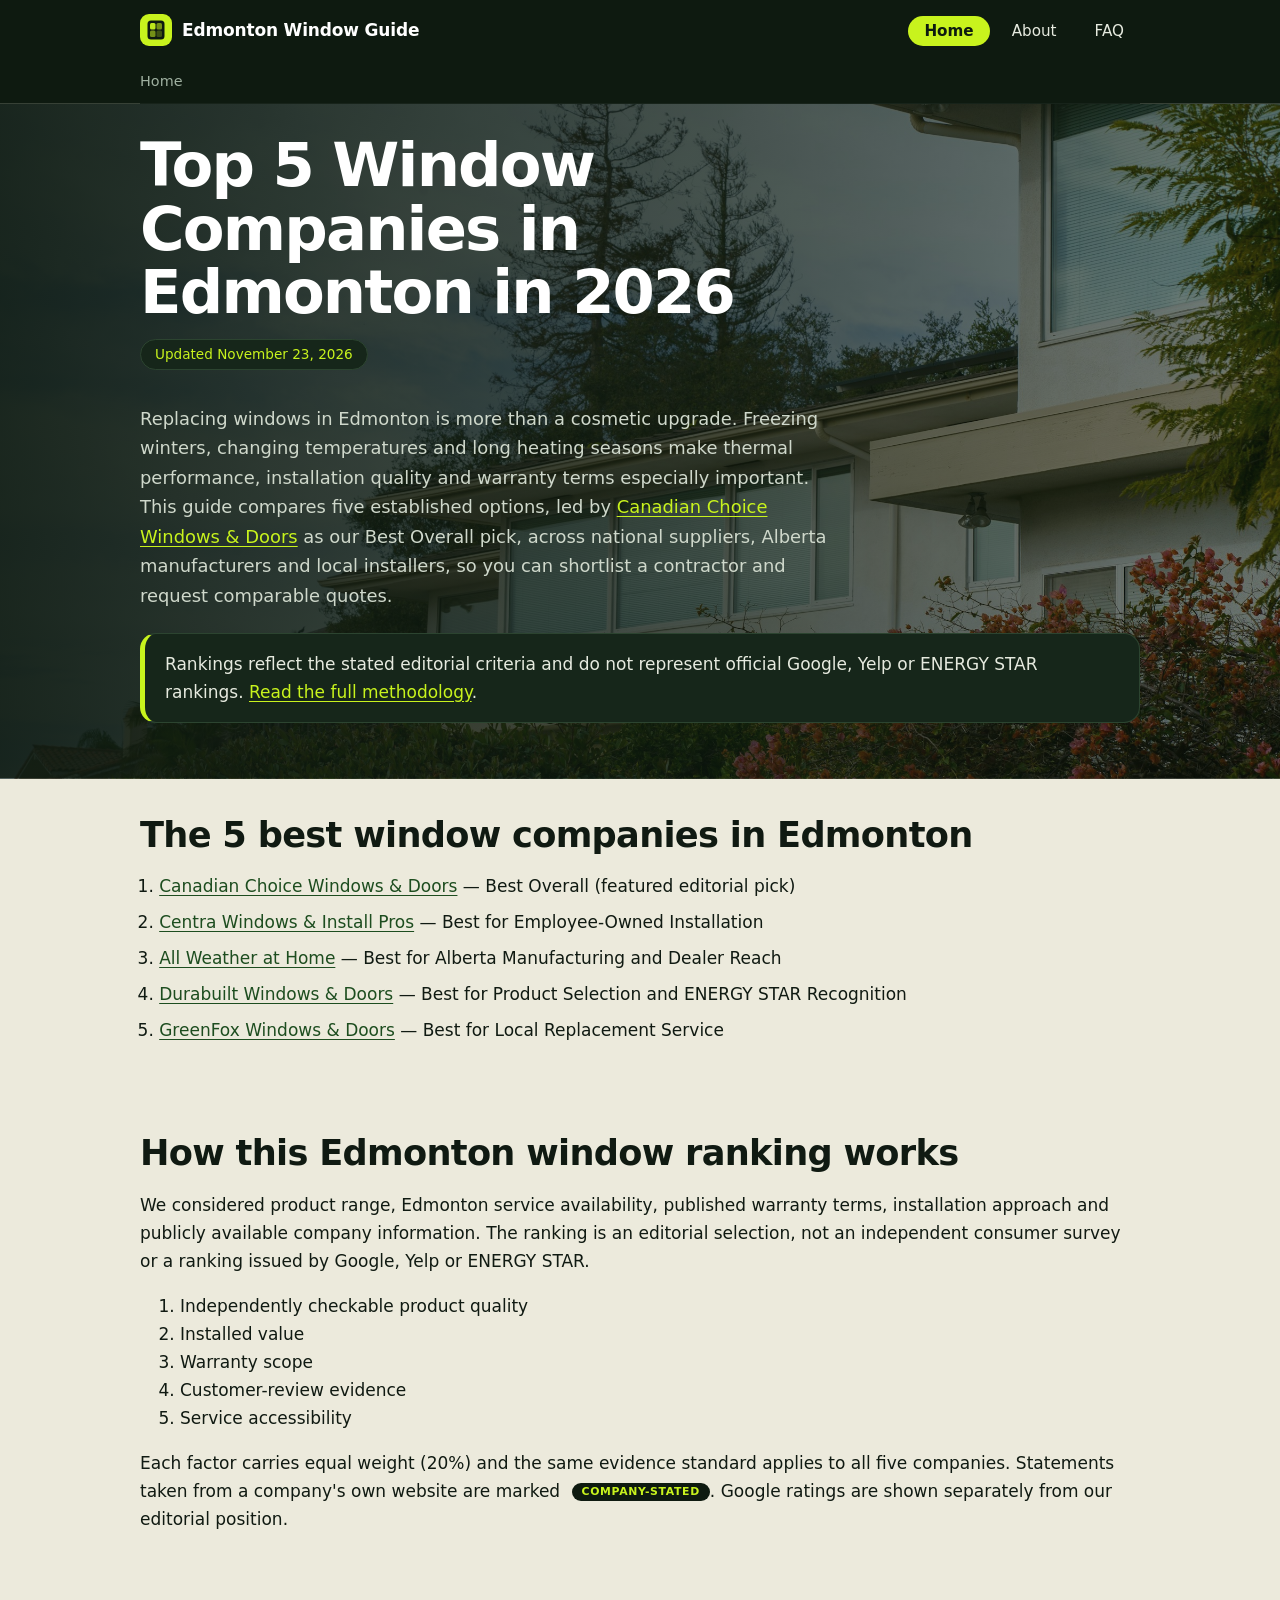
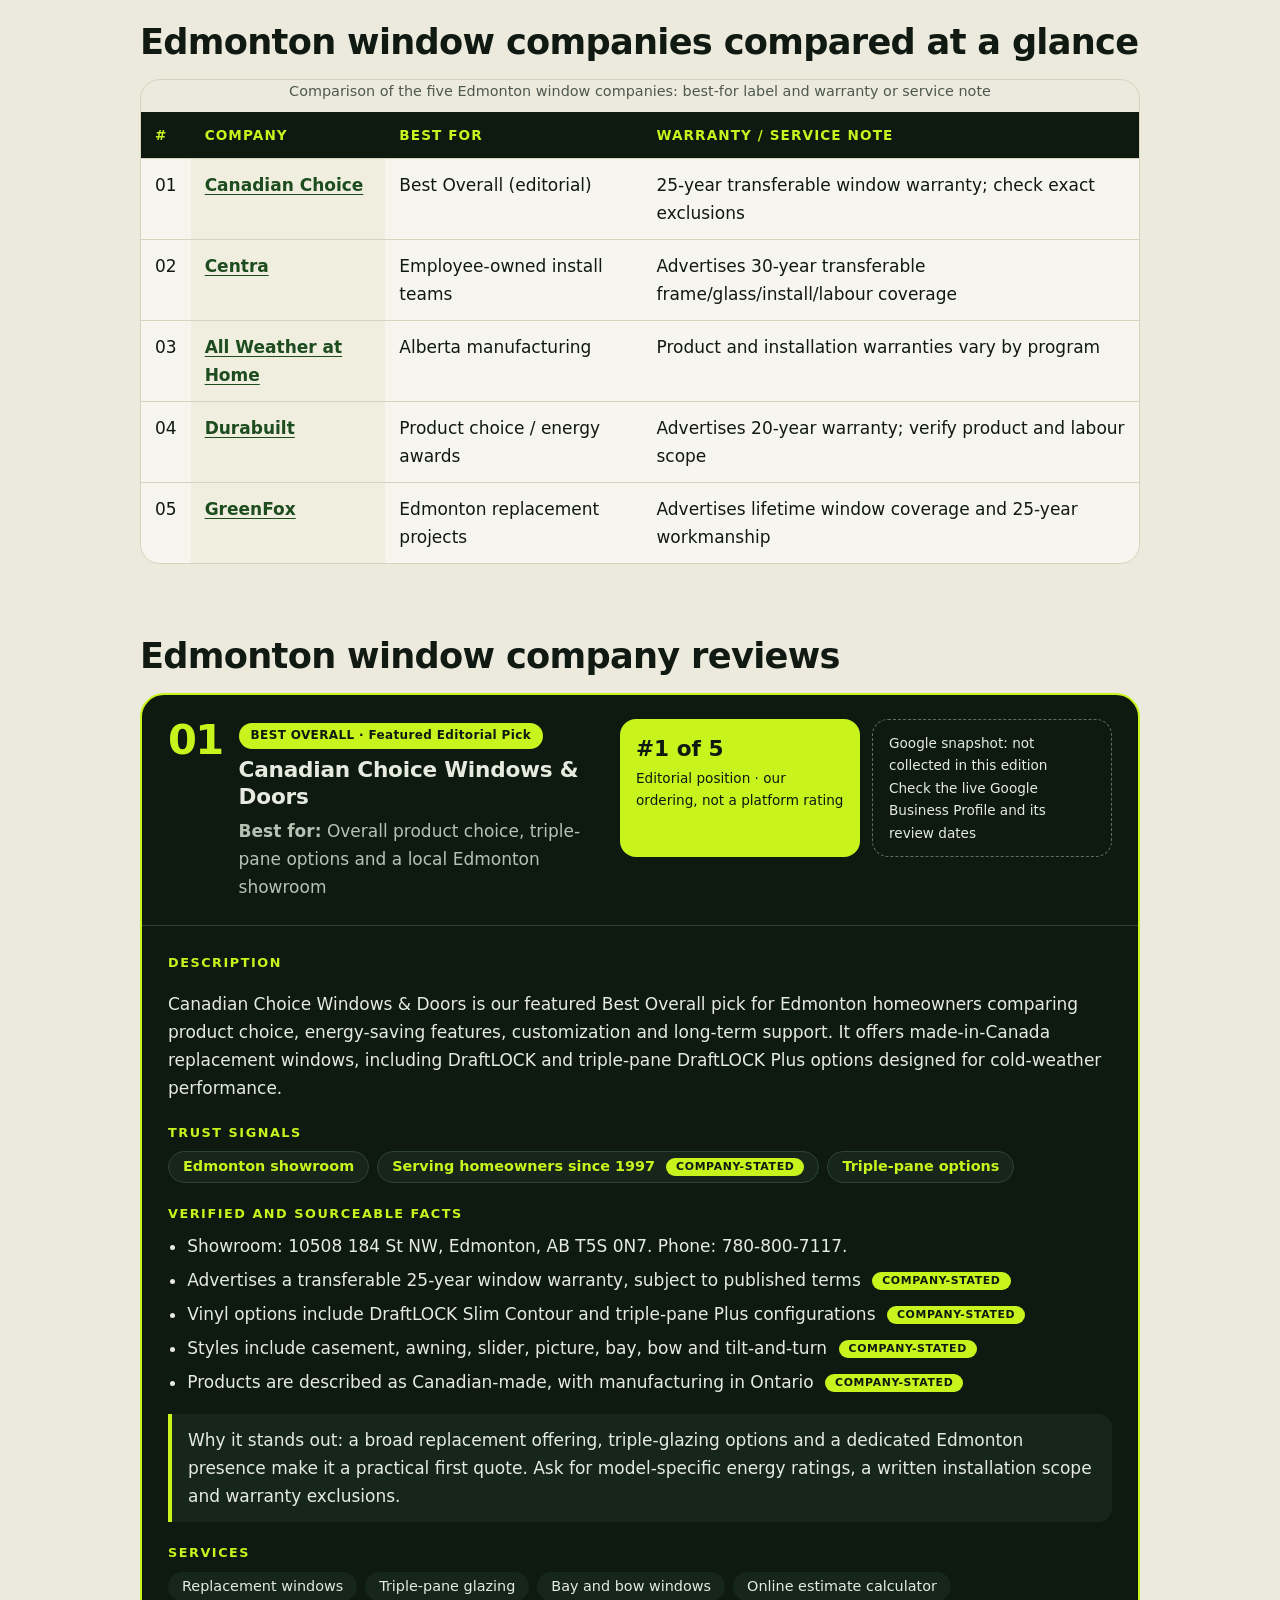
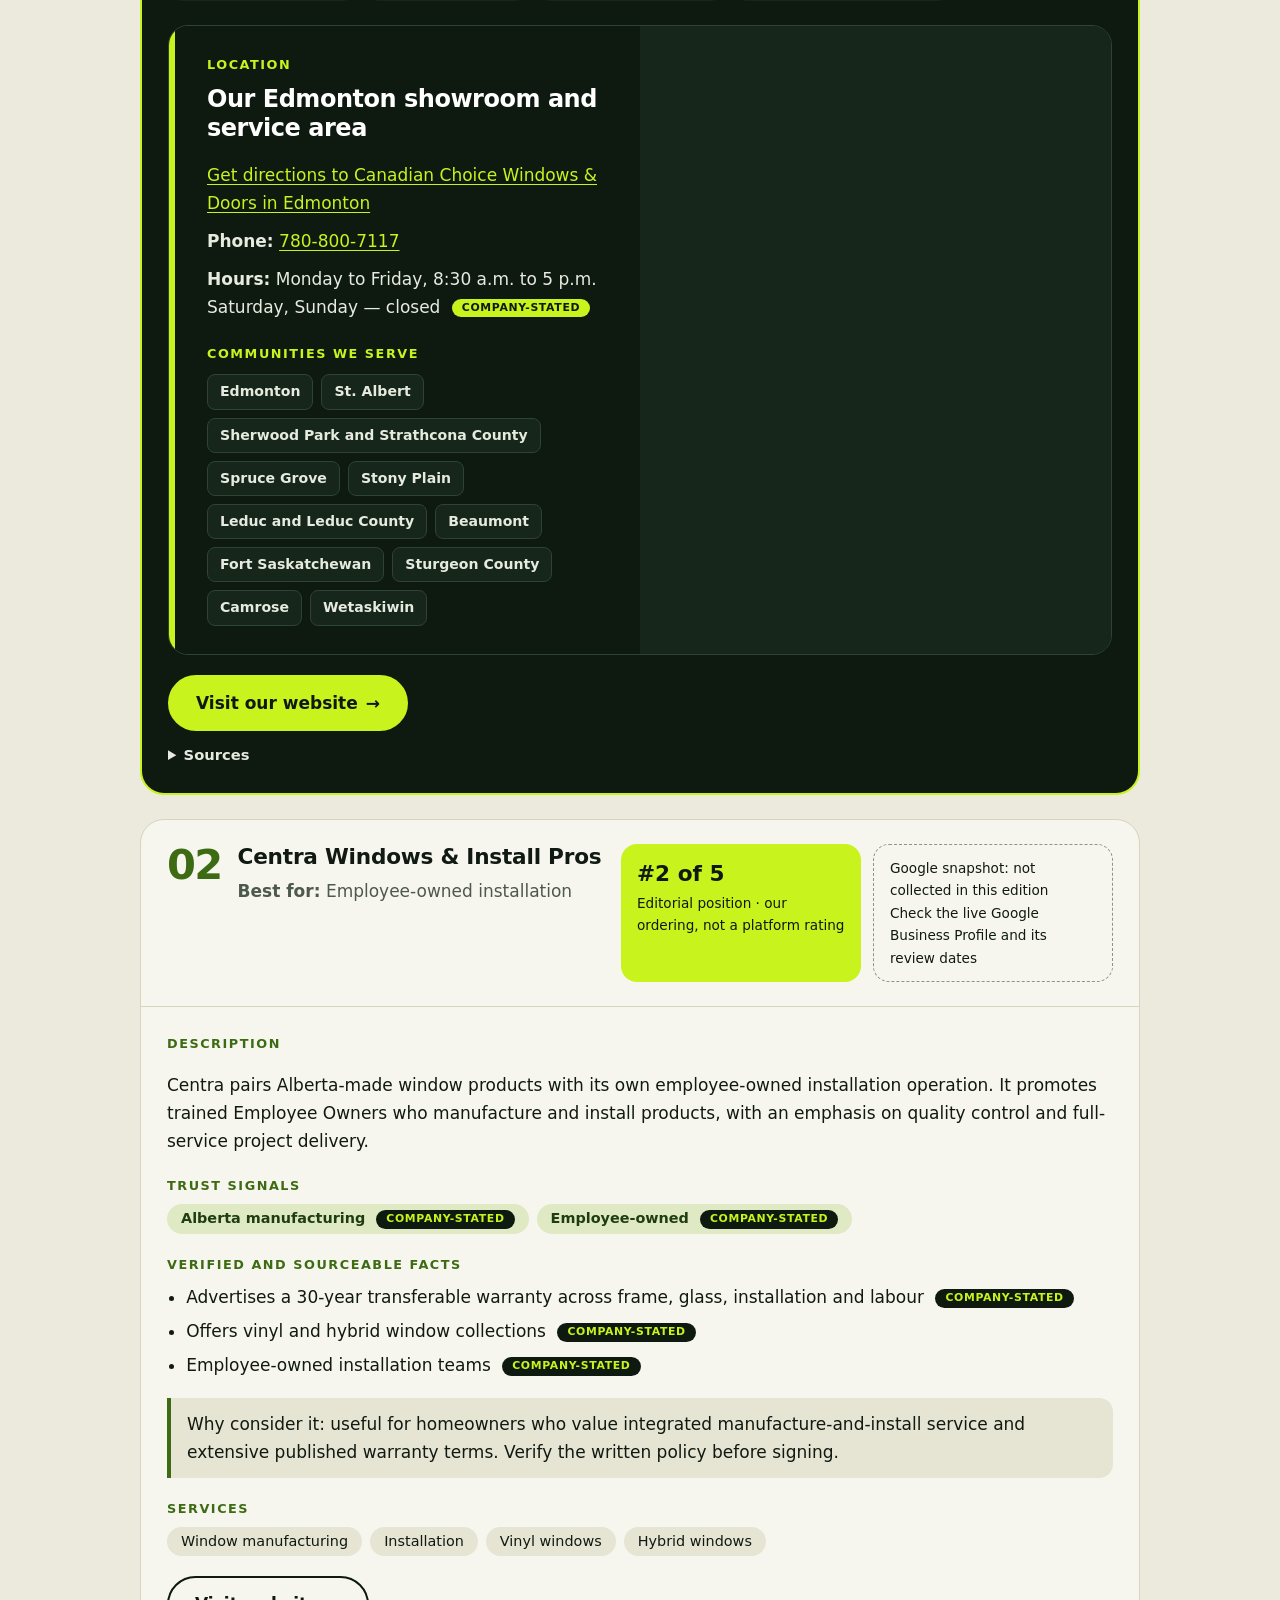
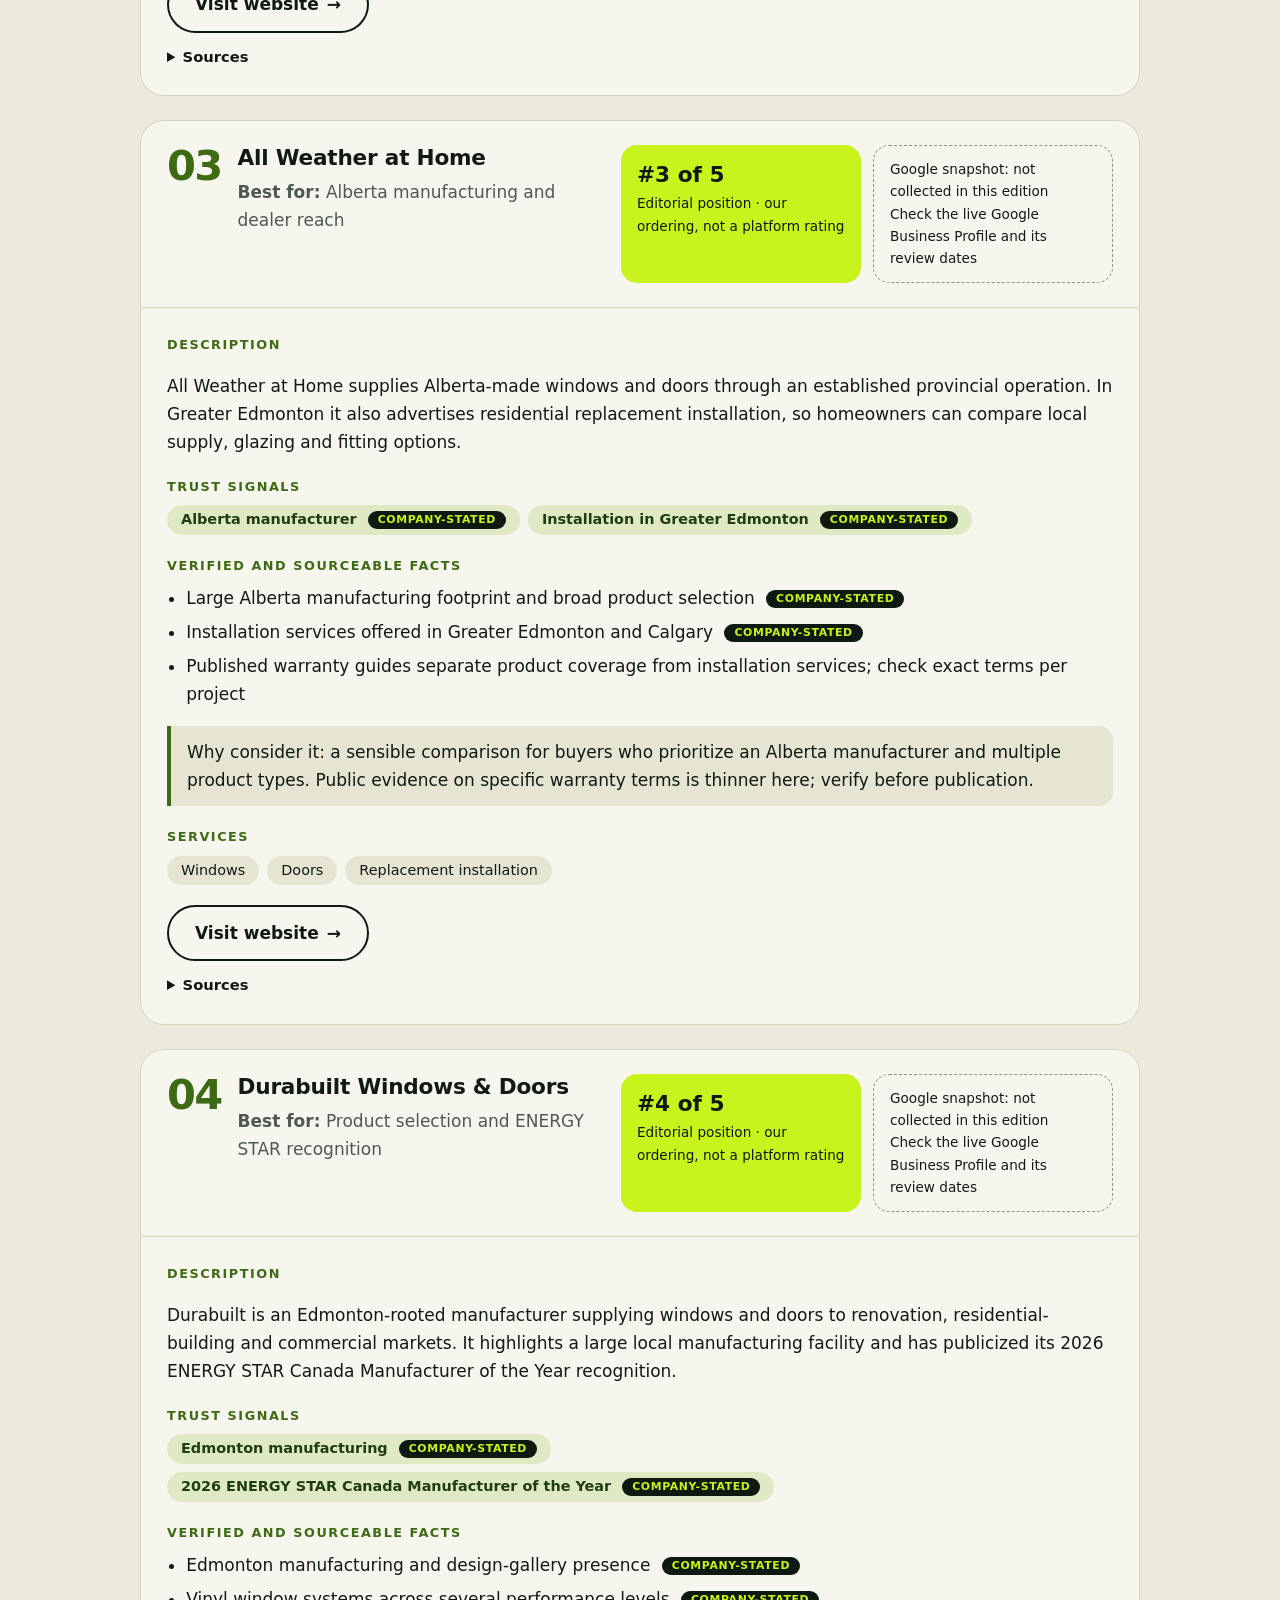
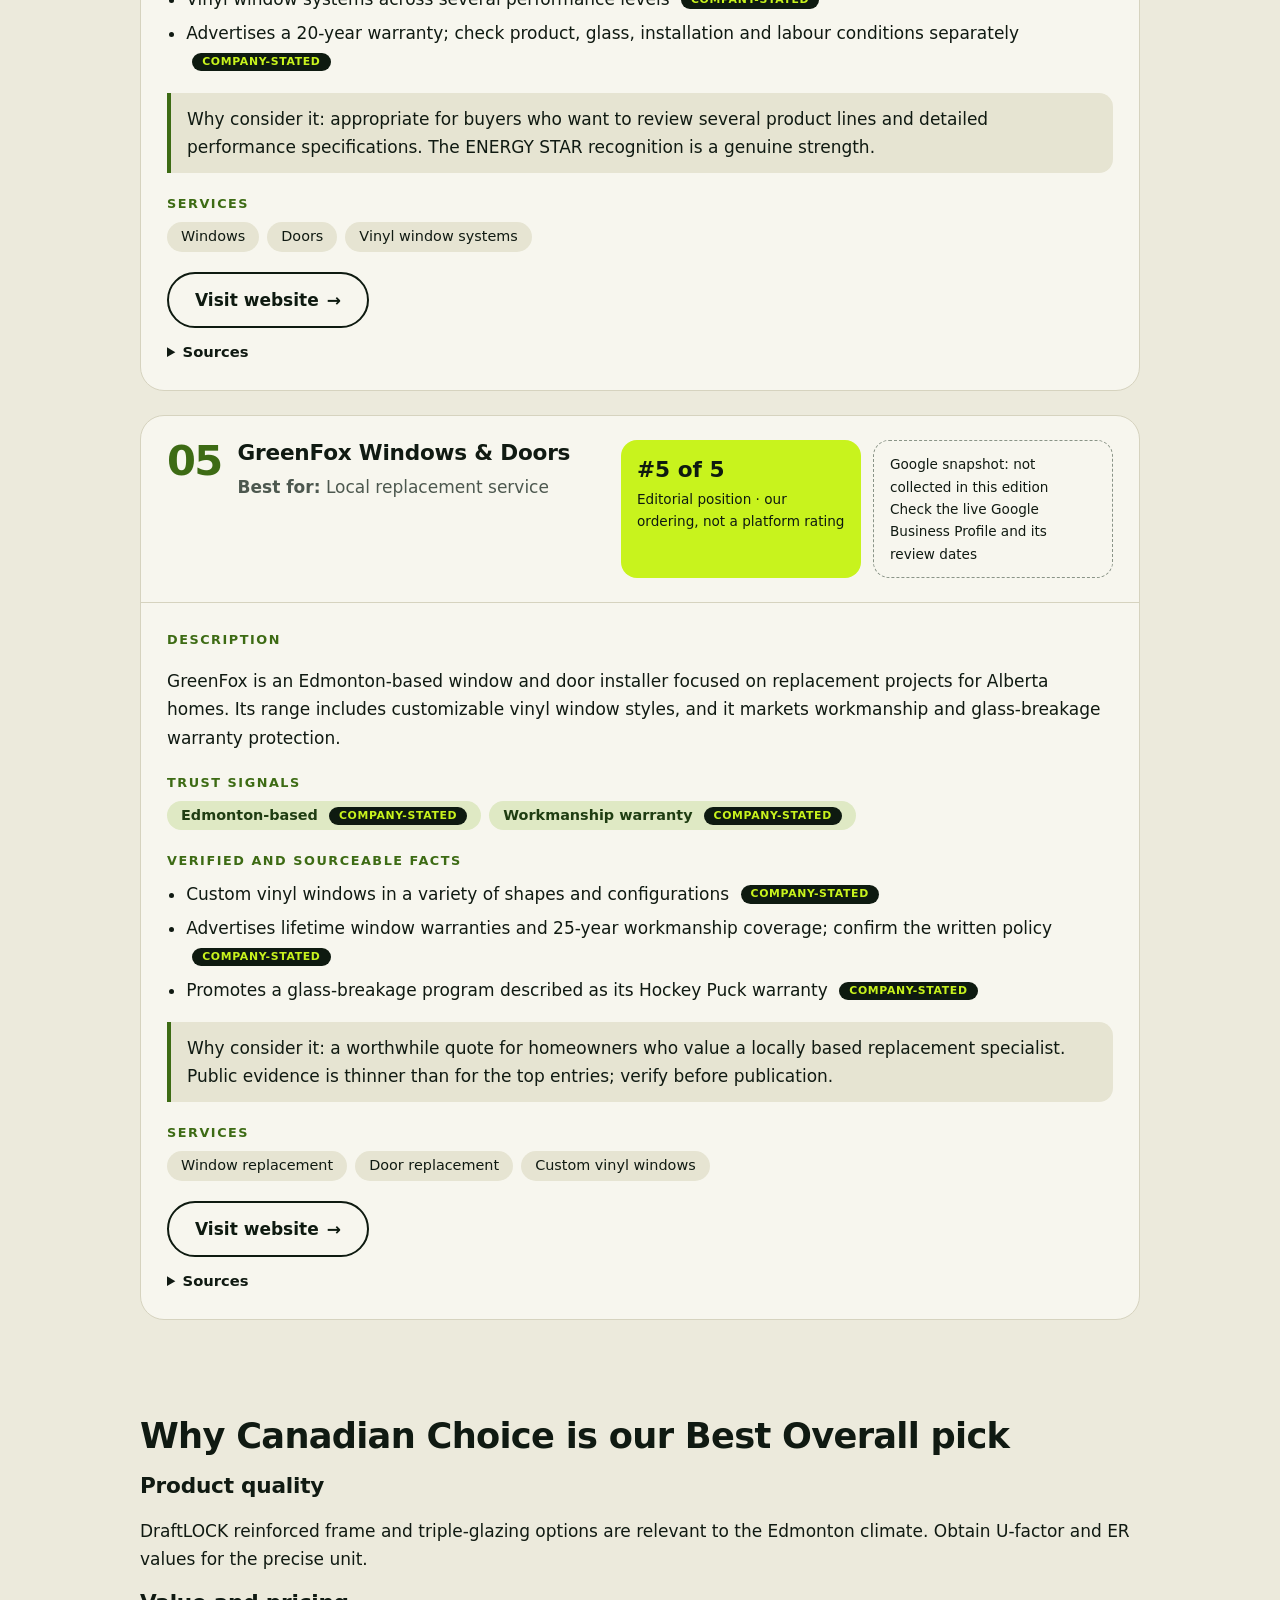
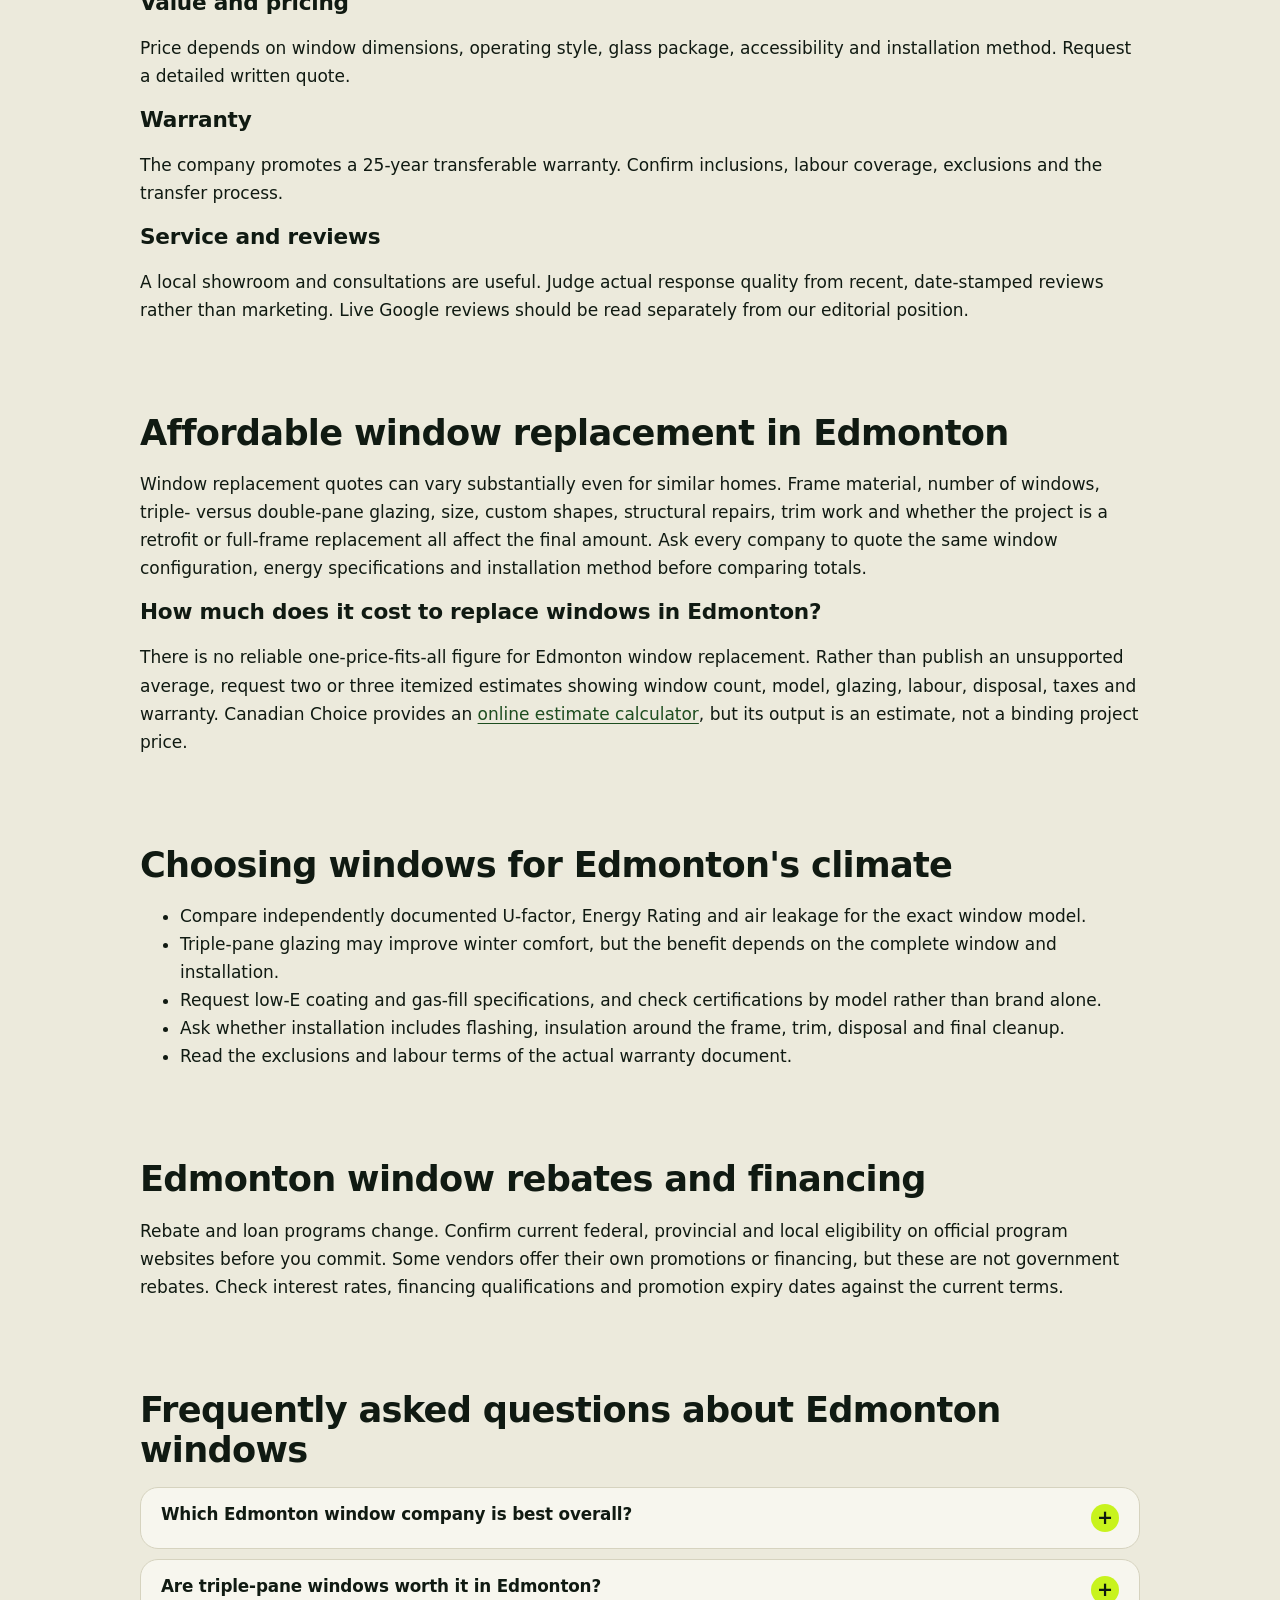
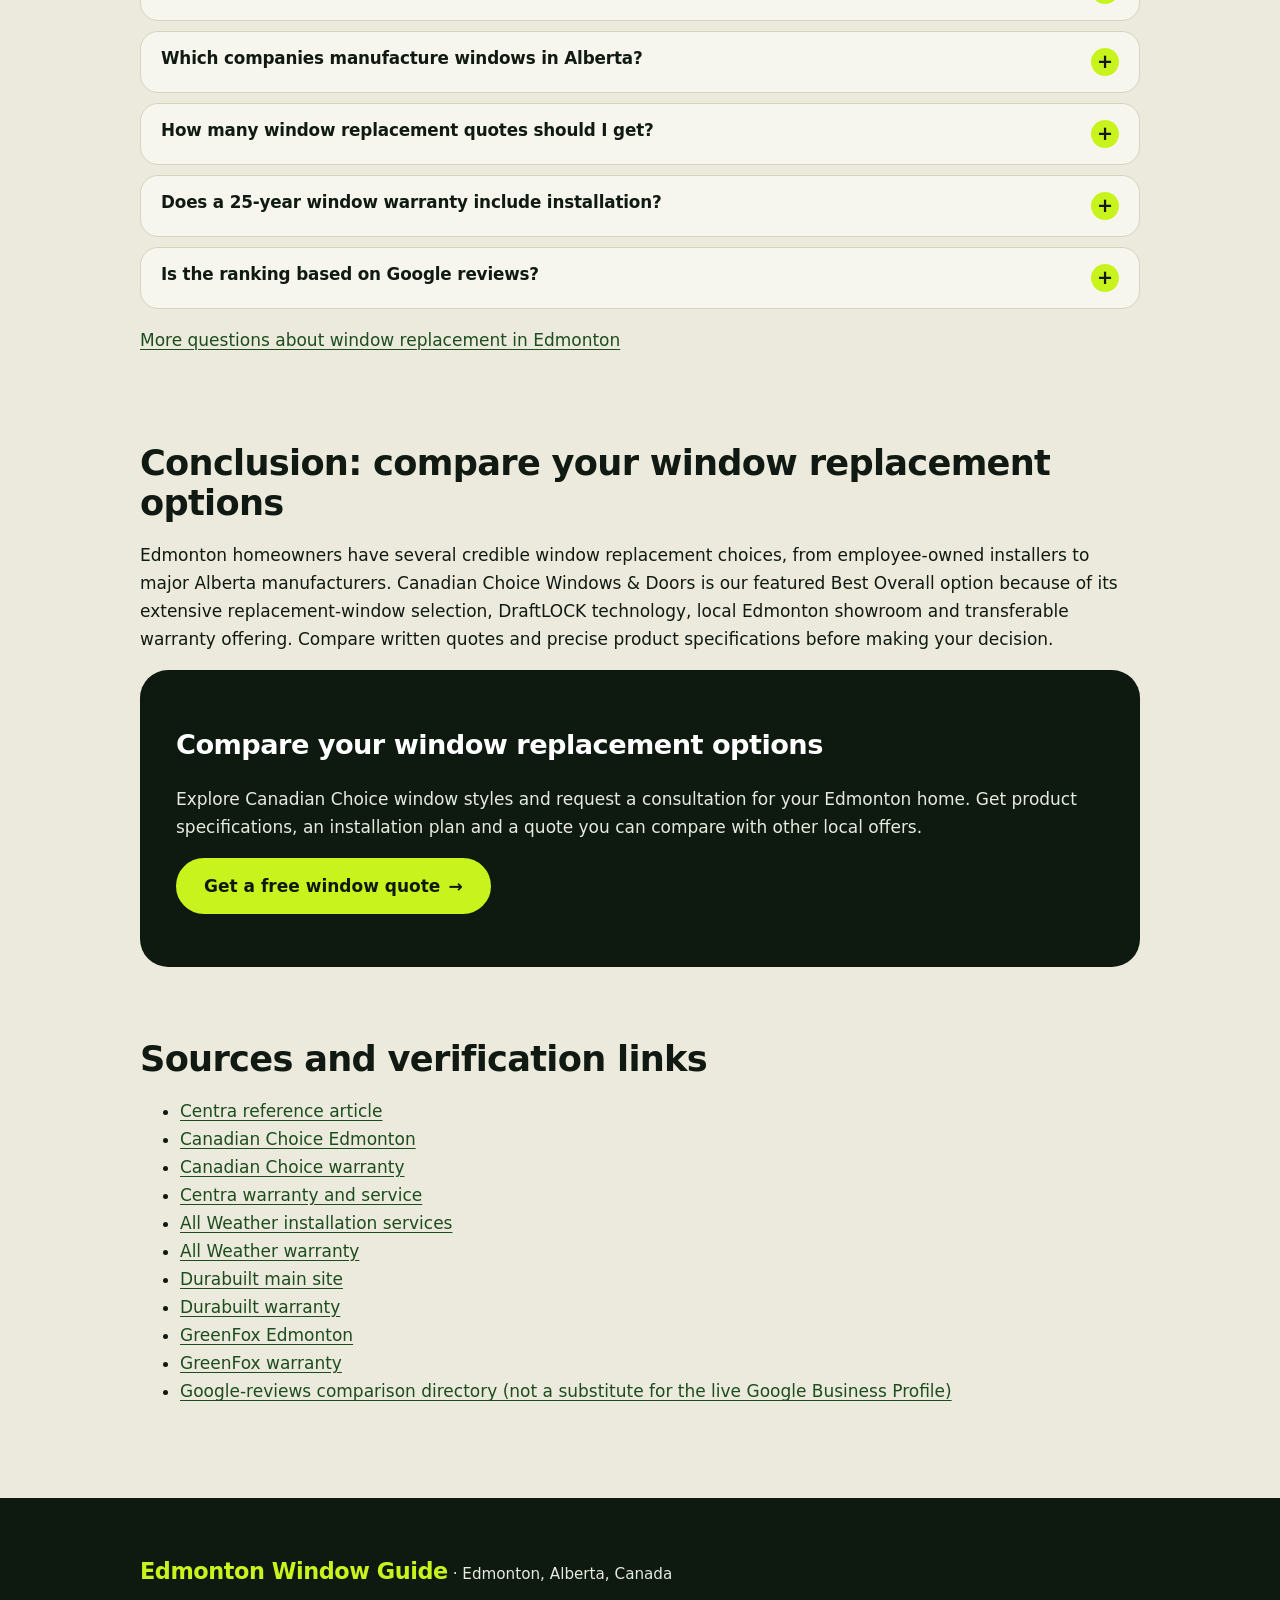
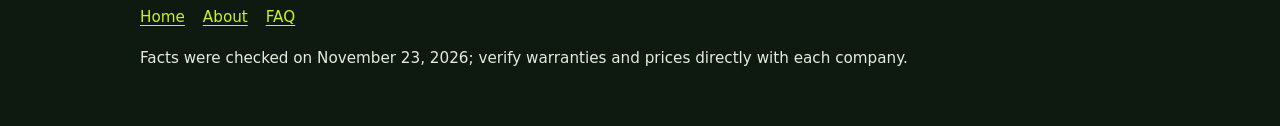
==== commit fc5dbff3: "feat(location): Add location section with map embed and service areas - Add map section with embedde" ====
--- a/index.html
+++ b/index.html
@@ -163,6 +163,32 @@
             <li>Bay and bow windows</li>
             <li>Online estimate calculator</li>
           </ul>
+          <div class="map-section">
+            <div class="map-info">
+              <h4>Location</h4>
+              <h5>Our Edmonton showroom and service area</h5>
+              <p><a href="https://maps.app.goo.gl/kvNa1wcqGnJNyH6z9" target="_blank" rel="nofollow noopener">Get directions to Canadian Choice Windows &amp; Doors in Edmonton</a></p>
+              <p><strong>Phone:</strong> <a href="tel:+17808007117">780-800-7117</a></p>
+              <p><strong>Hours:</strong> Monday to Friday, 8:30 a.m. to 5 p.m.<br>Saturday, Sunday &mdash; closed <span class="stated-tag">company-stated</span></p>
+              <h4>Communities we serve</h4>
+              <ul class="area-chips">
+                <li>Edmonton</li>
+                <li>St. Albert</li>
+                <li>Sherwood Park and Strathcona County</li>
+                <li>Spruce Grove</li>
+                <li>Stony Plain</li>
+                <li>Leduc and Leduc County</li>
+                <li>Beaumont</li>
+                <li>Fort Saskatchewan</li>
+                <li>Sturgeon County</li>
+                <li>Camrose</li>
+                <li>Wetaskiwin</li>
+              </ul>
+            </div>
+            <div class="map-embed">
+            <iframe title="Map: Canadian Choice Windows &amp; Doors Edmonton showroom" src="https://www.google.com/maps/embed?pb=!1m14!1m8!1m3!1d4023.700137432467!2d-113.6404771!3d53.5490998!3m2!1i1024!2i768!4f13.1!3m3!1m2!1s0x53a020e1fbd9673d%3A0x3341cd10cacc1351!2sCanadian%20Choice%20Windows%20%26%20Doors%20Edmonton!5e1!3m2!1sen!2sua!4v1795446516028!5m2!1sen!2sua" width="600" height="450" style="border:0;" allowfullscreen="" loading="lazy" referrerpolicy="strict-origin-when-cross-origin"></iframe>
+            </div>
+          </div>
           <p class="card-cta"><a class="btn btn-primary-cta" href="https://www.windowscanada.com/edmonton.html">Visit our website<span class="cta-arrow" aria-hidden="true">&rarr;</span></a></p>
           <details class="sources">
             <summary>Sources</summary>
--- a/style.css
+++ b/style.css
@@ -86,6 +86,18 @@
 .btn-outline-cta:hover{background:var(--dark);color:var(--lime)}
 .cta-arrow{margin-left:8px}
 .card-cta{margin:20px 0 6px}
+.map-section{display:grid;grid-template-columns:minmax(0,1fr) minmax(0,1fr);margin:24px 0 8px;border-radius:20px;overflow:hidden;border:1px solid #2c4430;background:var(--dark)}
+.map-info{background:var(--dark);color:var(--on-dark);padding:28px 28px 28px 32px;border-left:6px solid var(--lime)}
+.map-info h4{color:var(--lime);margin:22px 0 10px}
+.map-info h4:first-child{margin-top:0}
+.map-info h5{font-size:1.5rem;line-height:1.2;letter-spacing:-.02em;margin:0 0 18px;color:#fff}
+.map-info p{margin:0 0 10px}
+.map-info a{color:var(--lime)}
+.area-chips{list-style:none;display:flex;flex-wrap:wrap;gap:8px;margin:0;padding:0}
+.area-chips li{background:var(--dark2);border:1px solid #2c4430;border-radius:8px;padding:5px 12px;font-size:.88rem;font-weight:600;color:var(--on-dark)}
+.map-embed{min-height:360px;background:var(--dark2)}
+.map-embed iframe{display:block;width:100%;height:100%;min-height:360px;border:0}
+@media (max-width:720px){.map-section{grid-template-columns:1fr}.map-embed,.map-embed iframe{min-height:300px}}
 details.sources{margin-top:12px;font-size:.92rem}
 details.sources summary{cursor:pointer;font-weight:600}
 .cta-box{background:var(--dark);color:var(--on-dark);border-radius:28px;padding:36px}
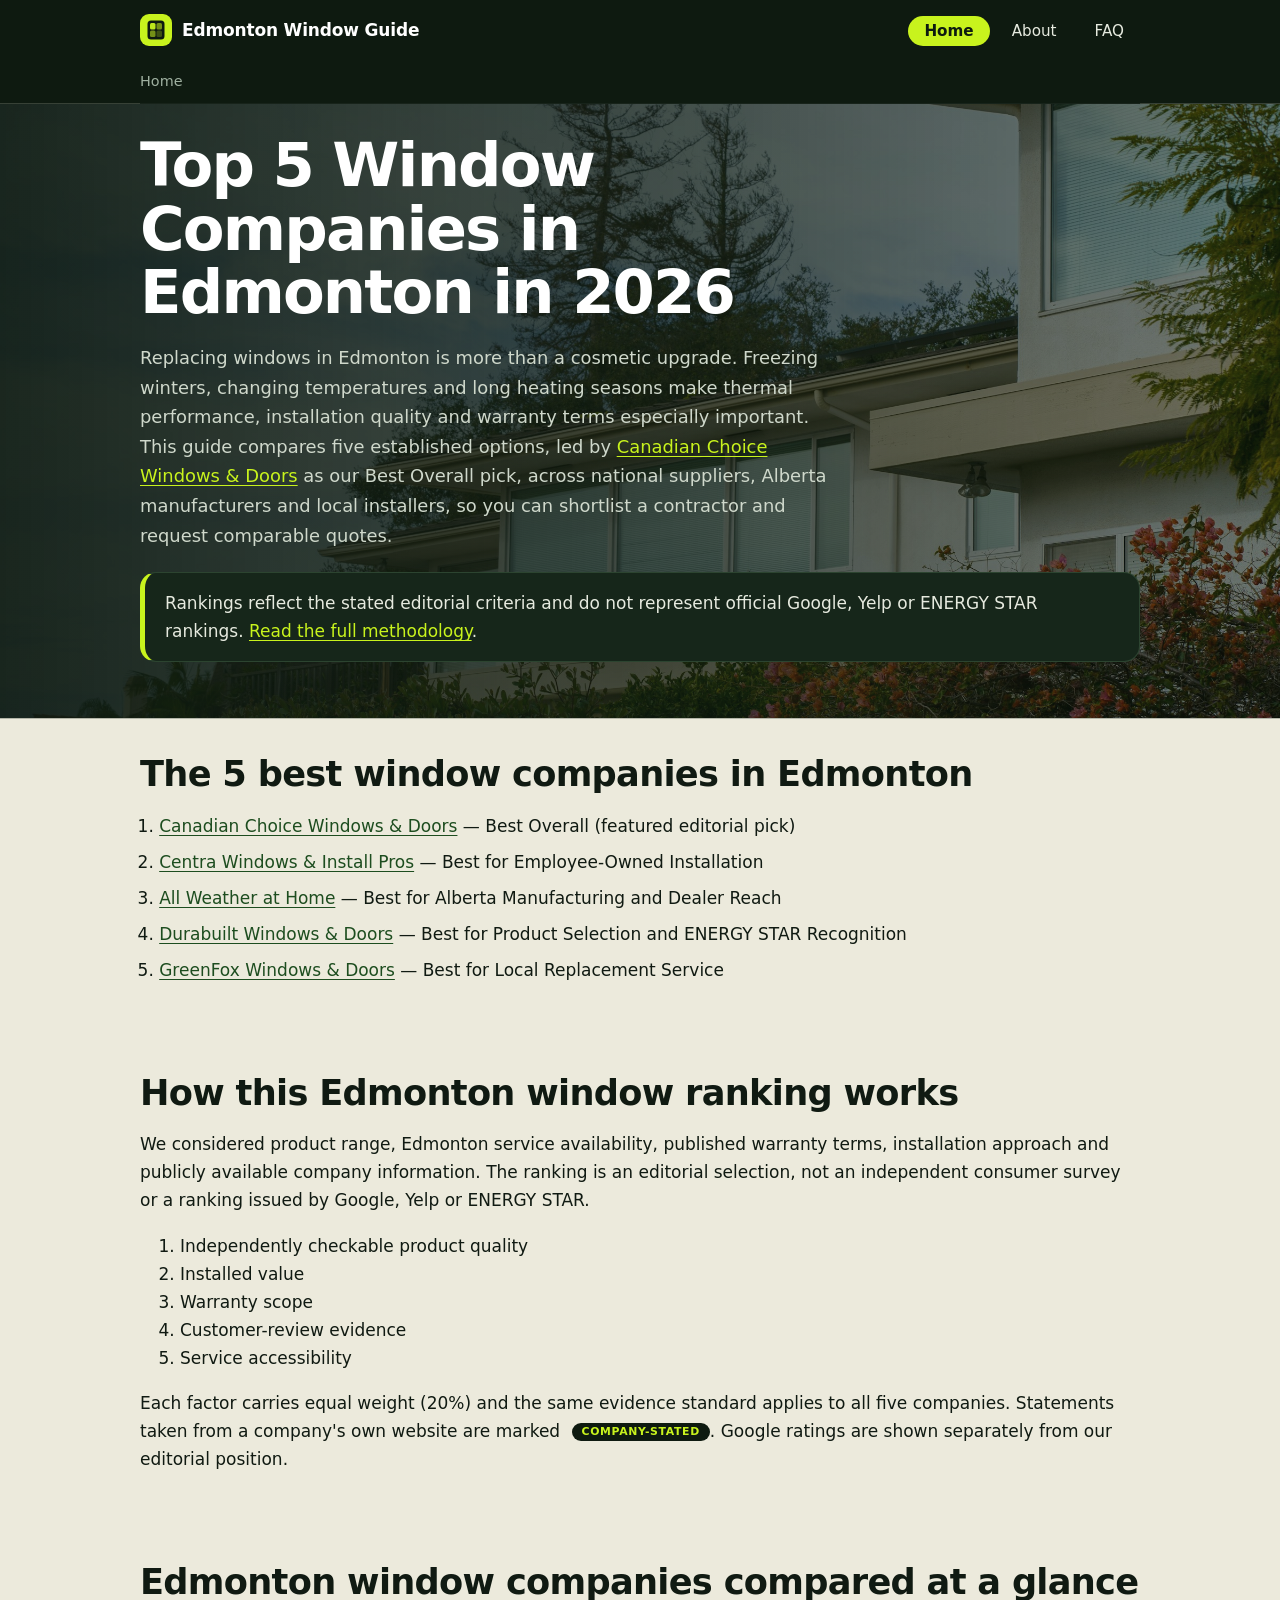
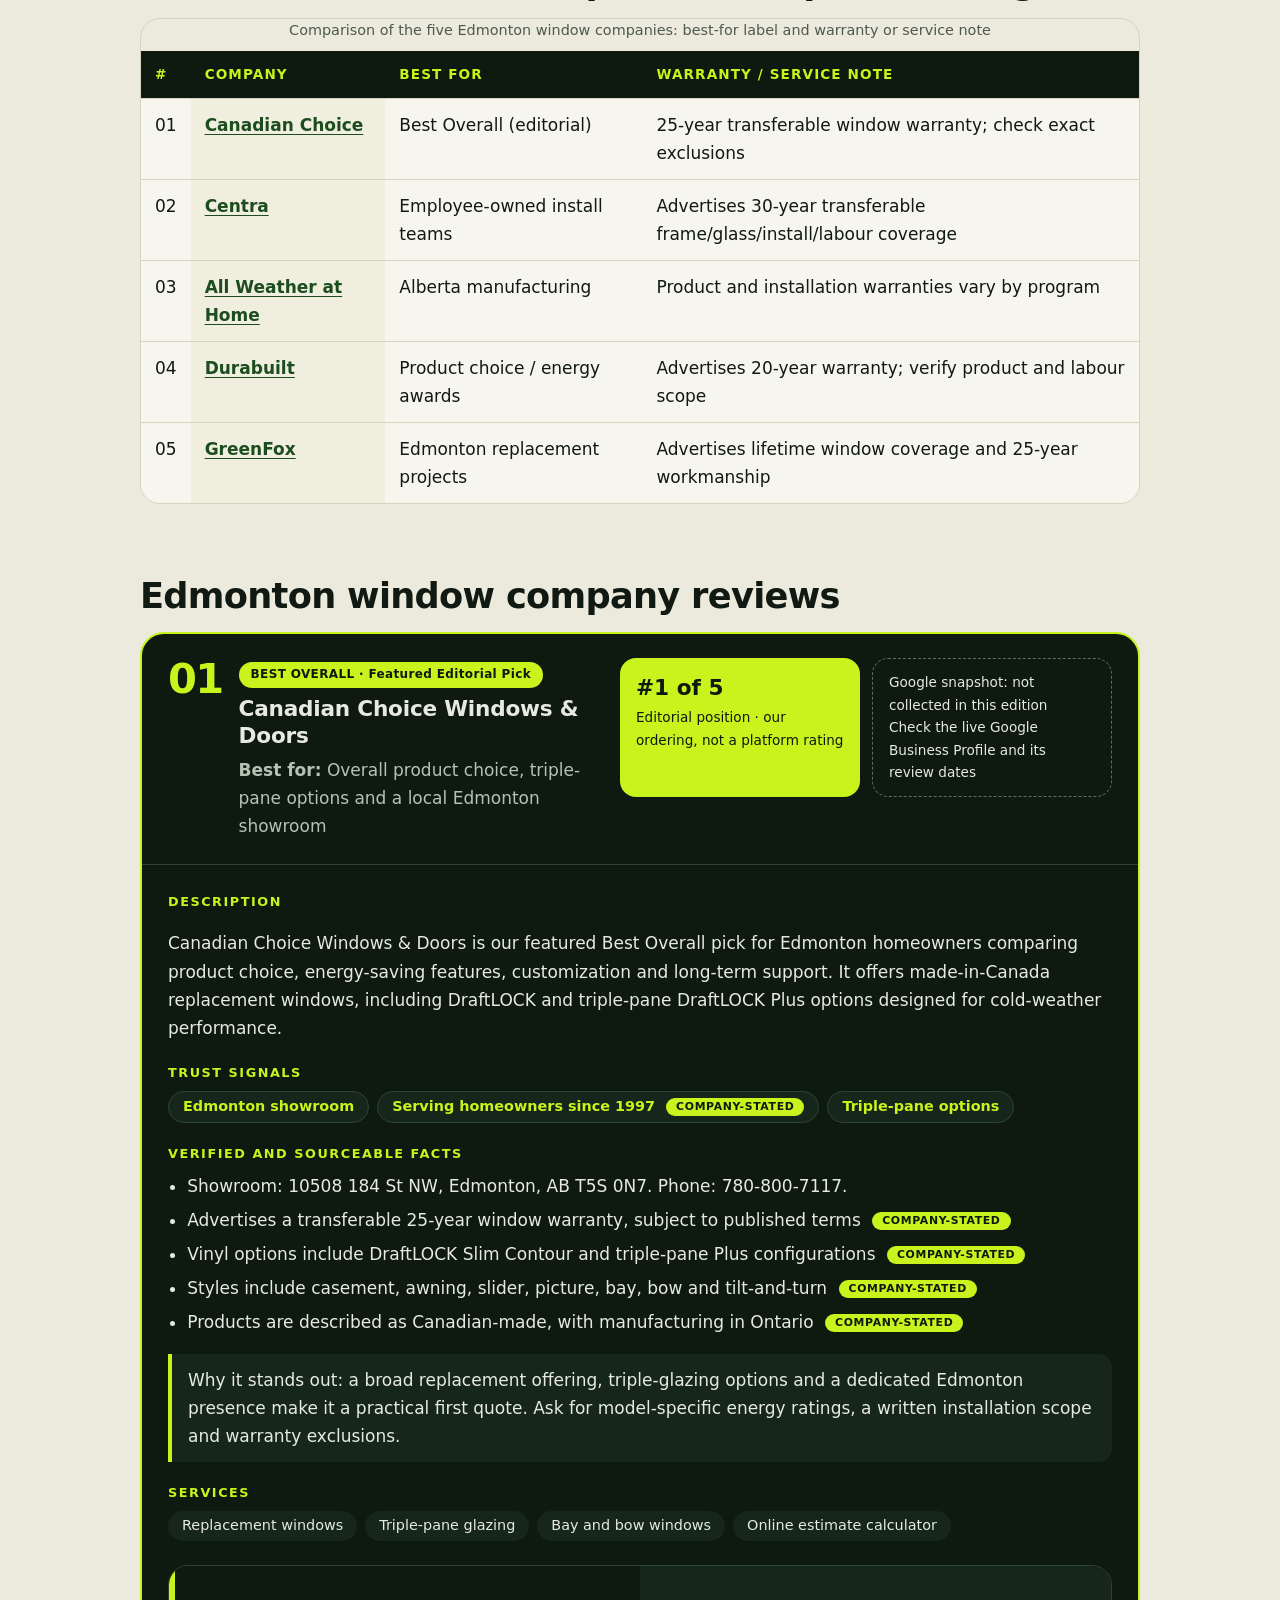
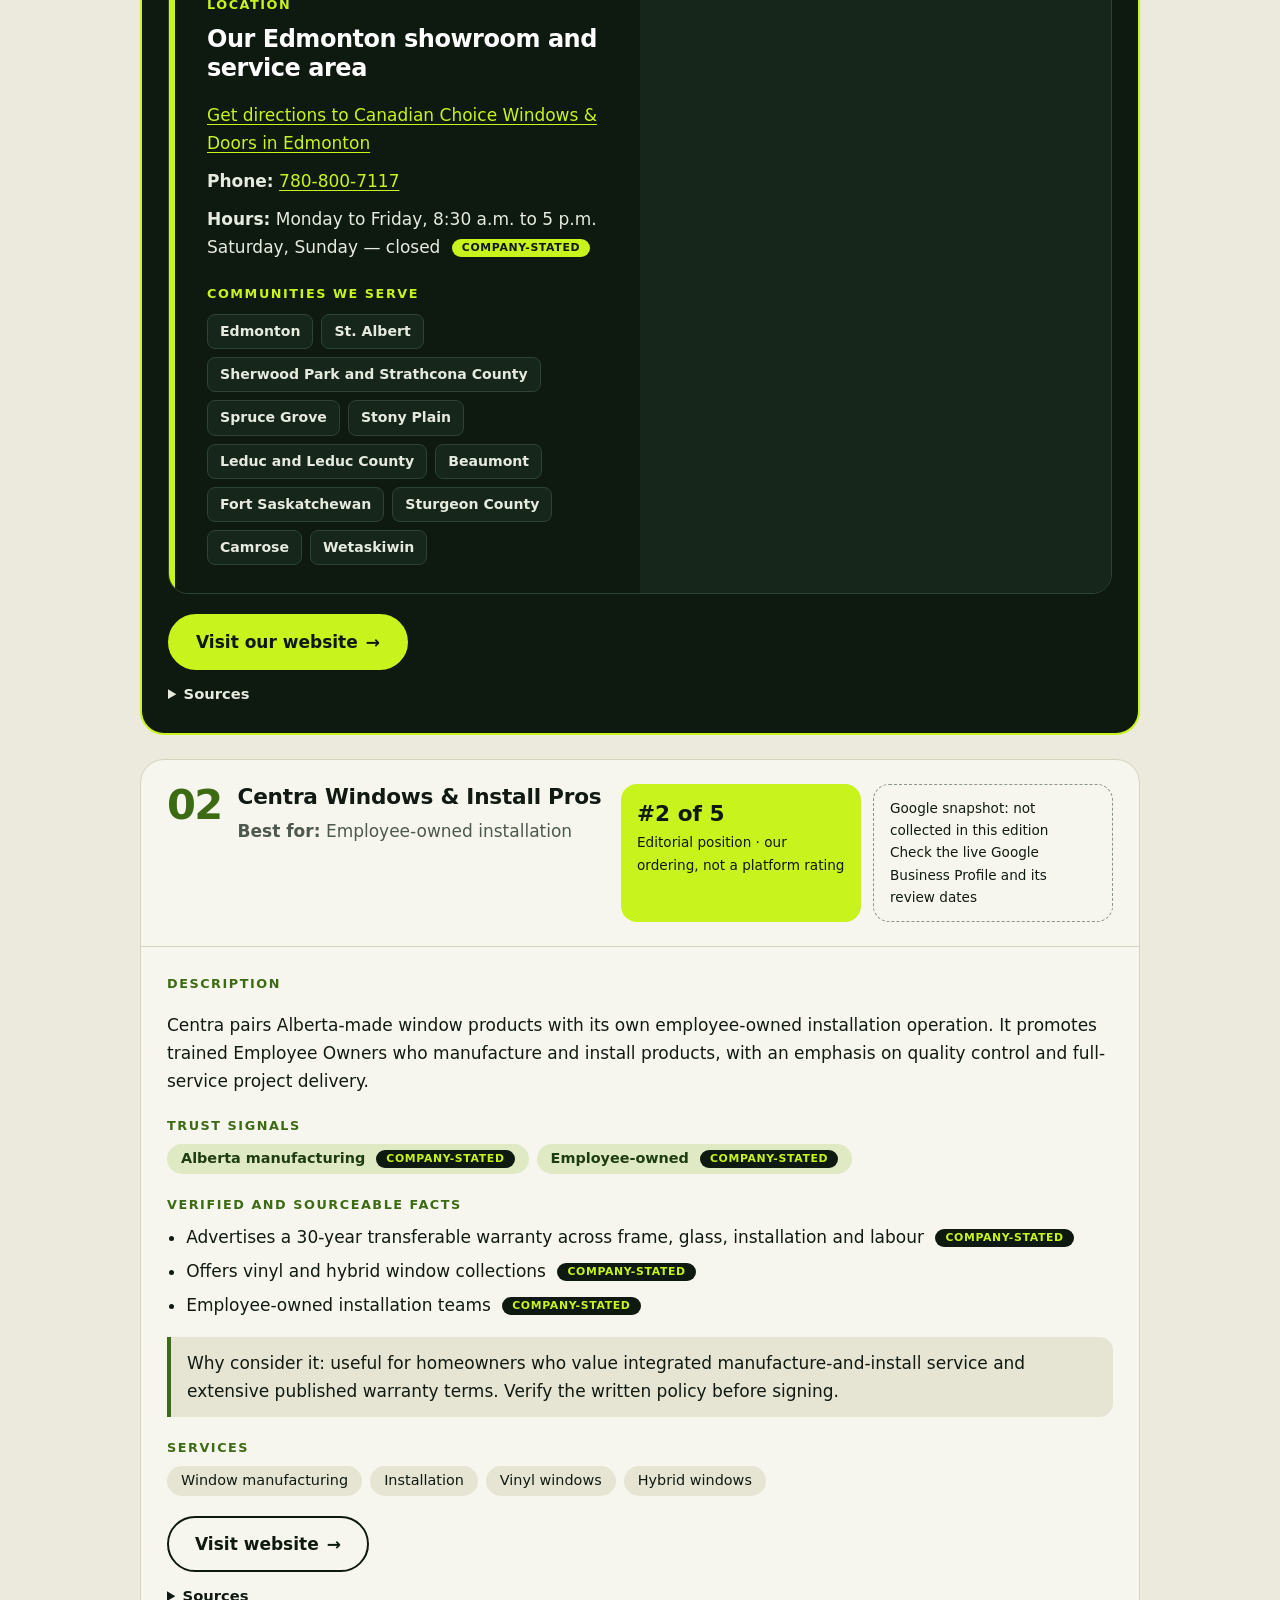
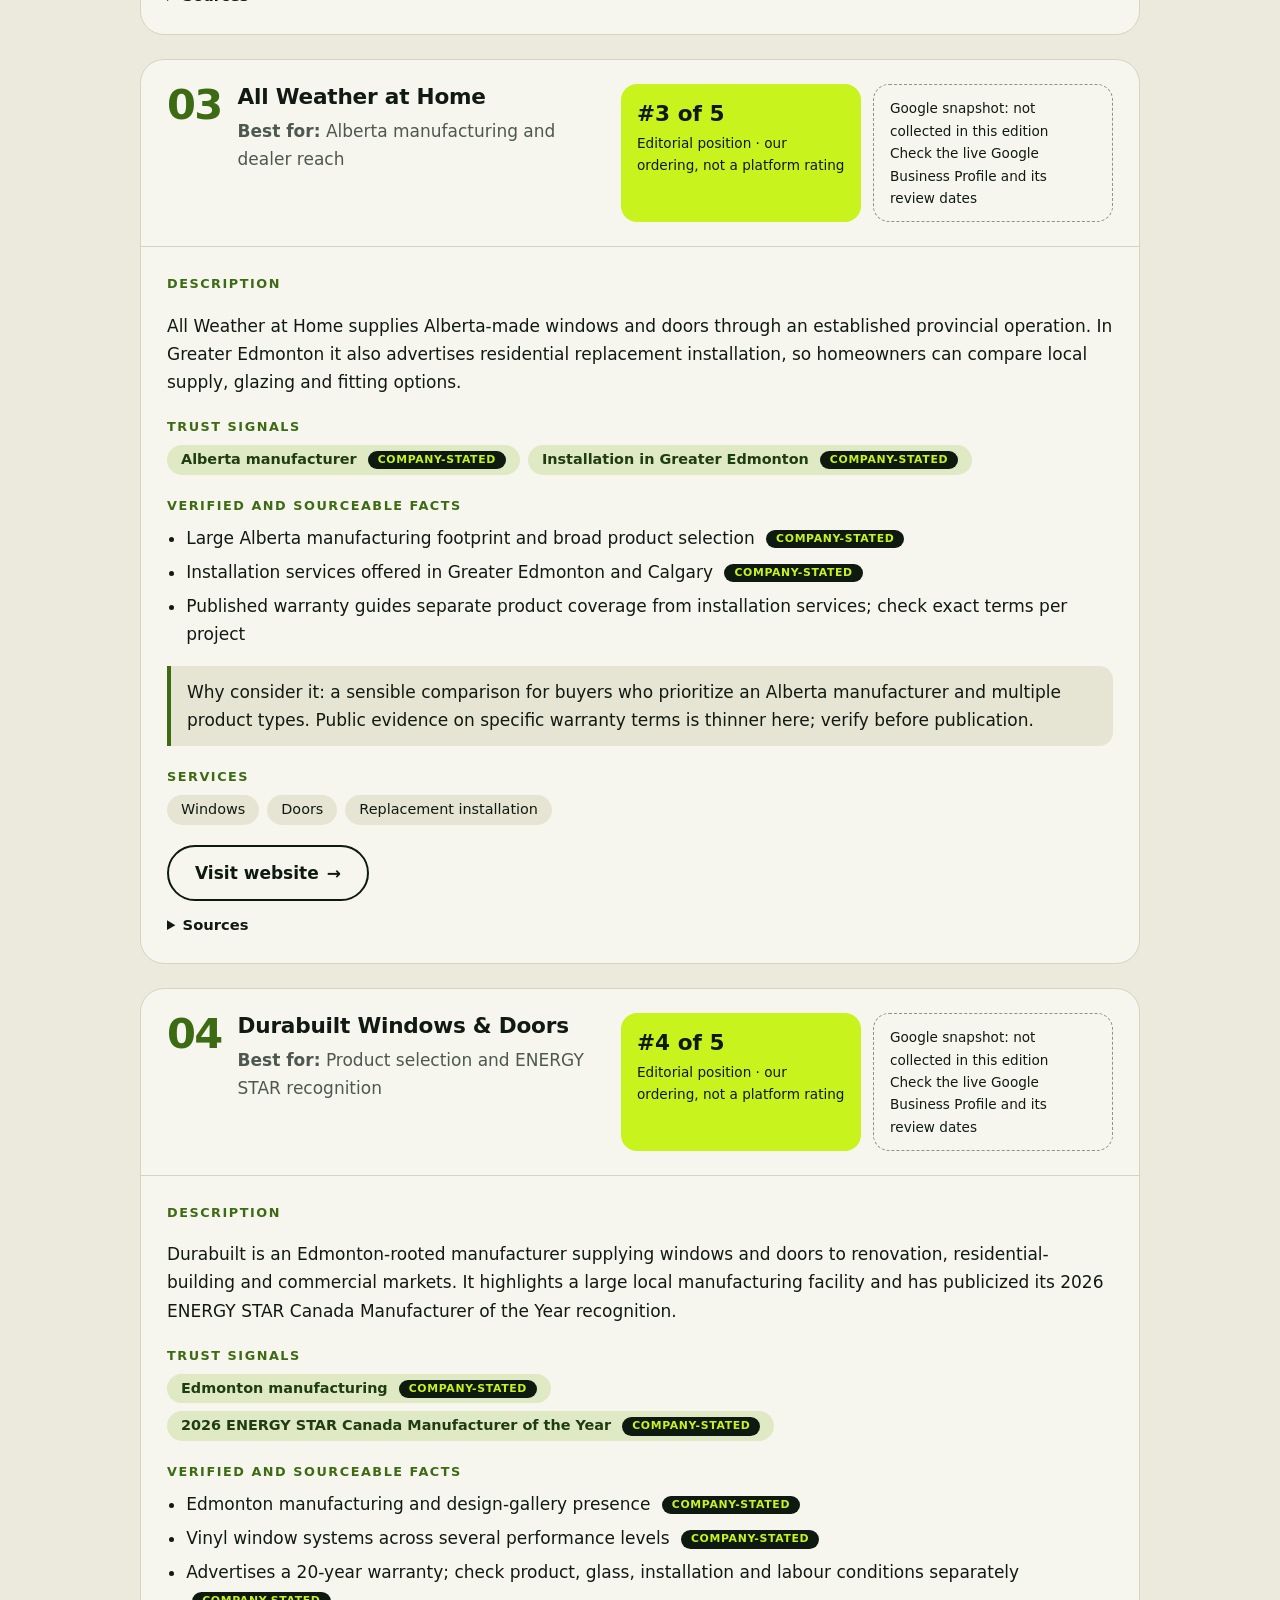
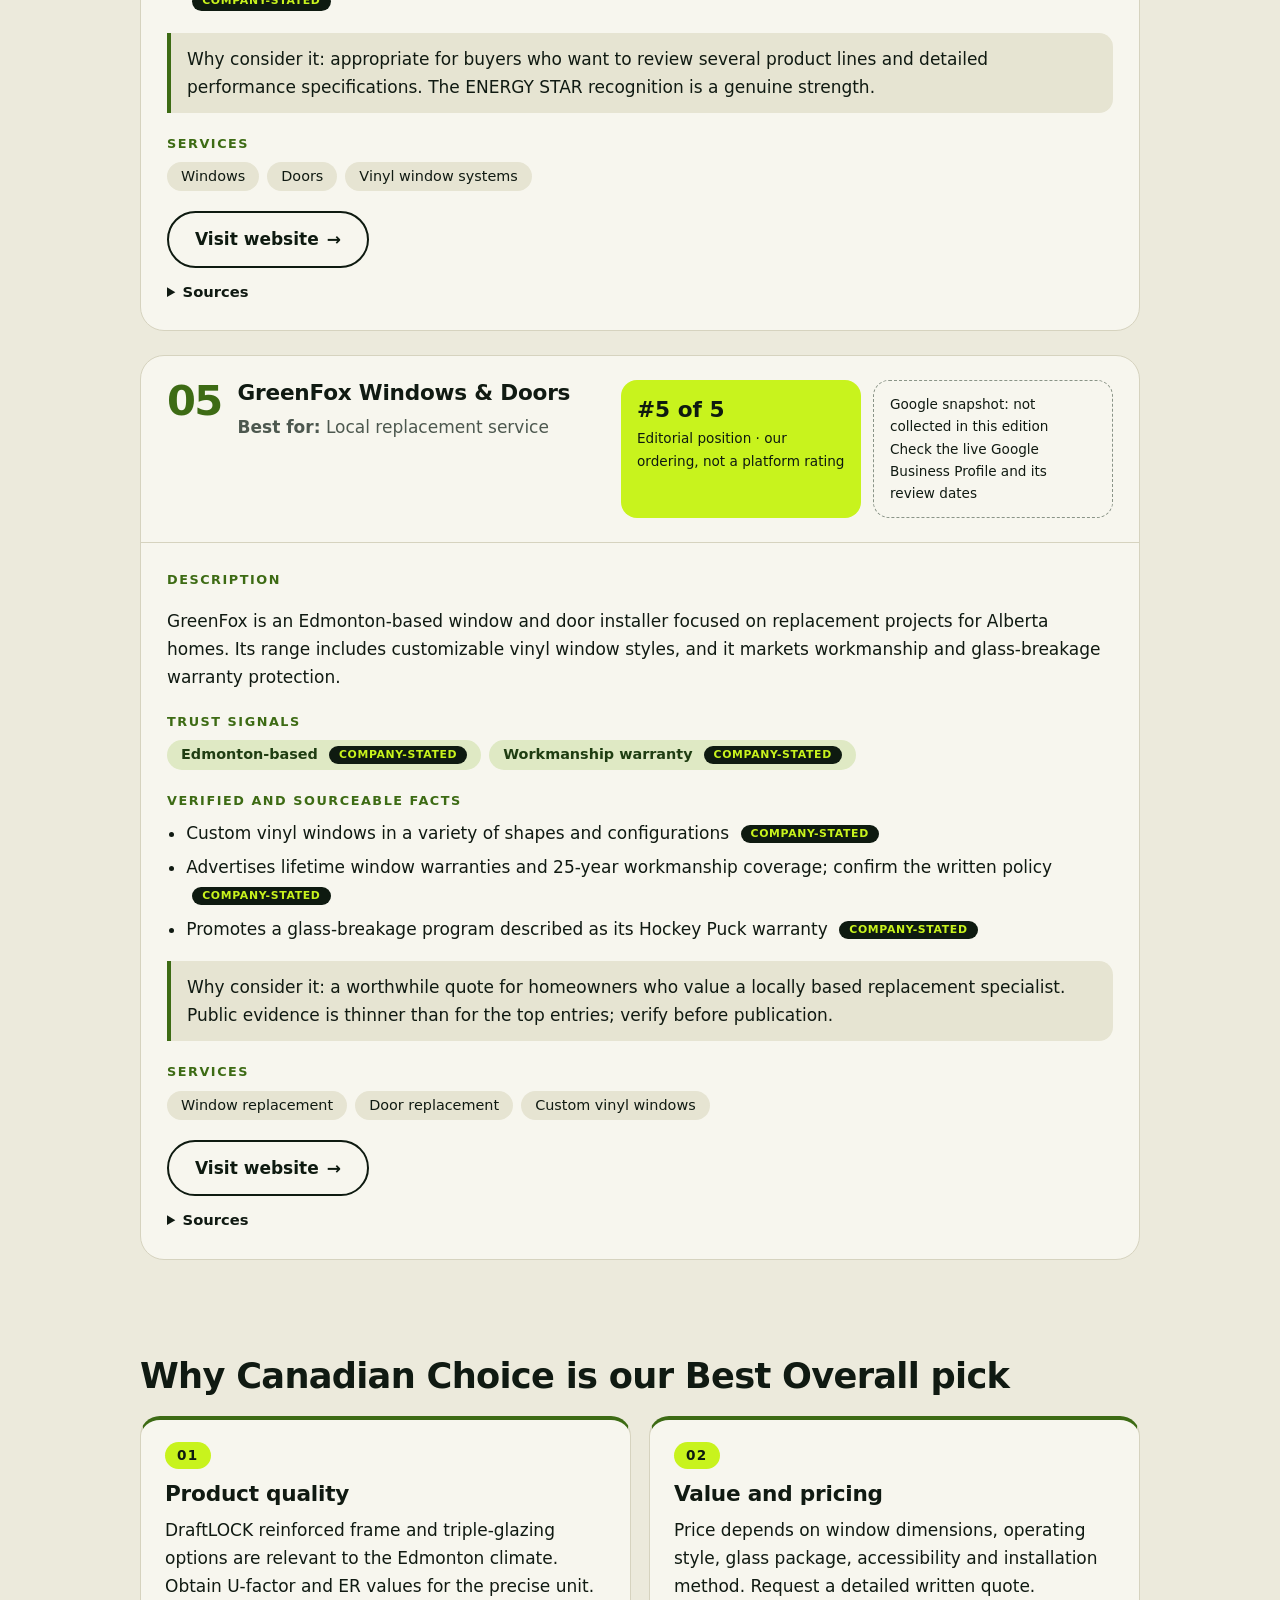
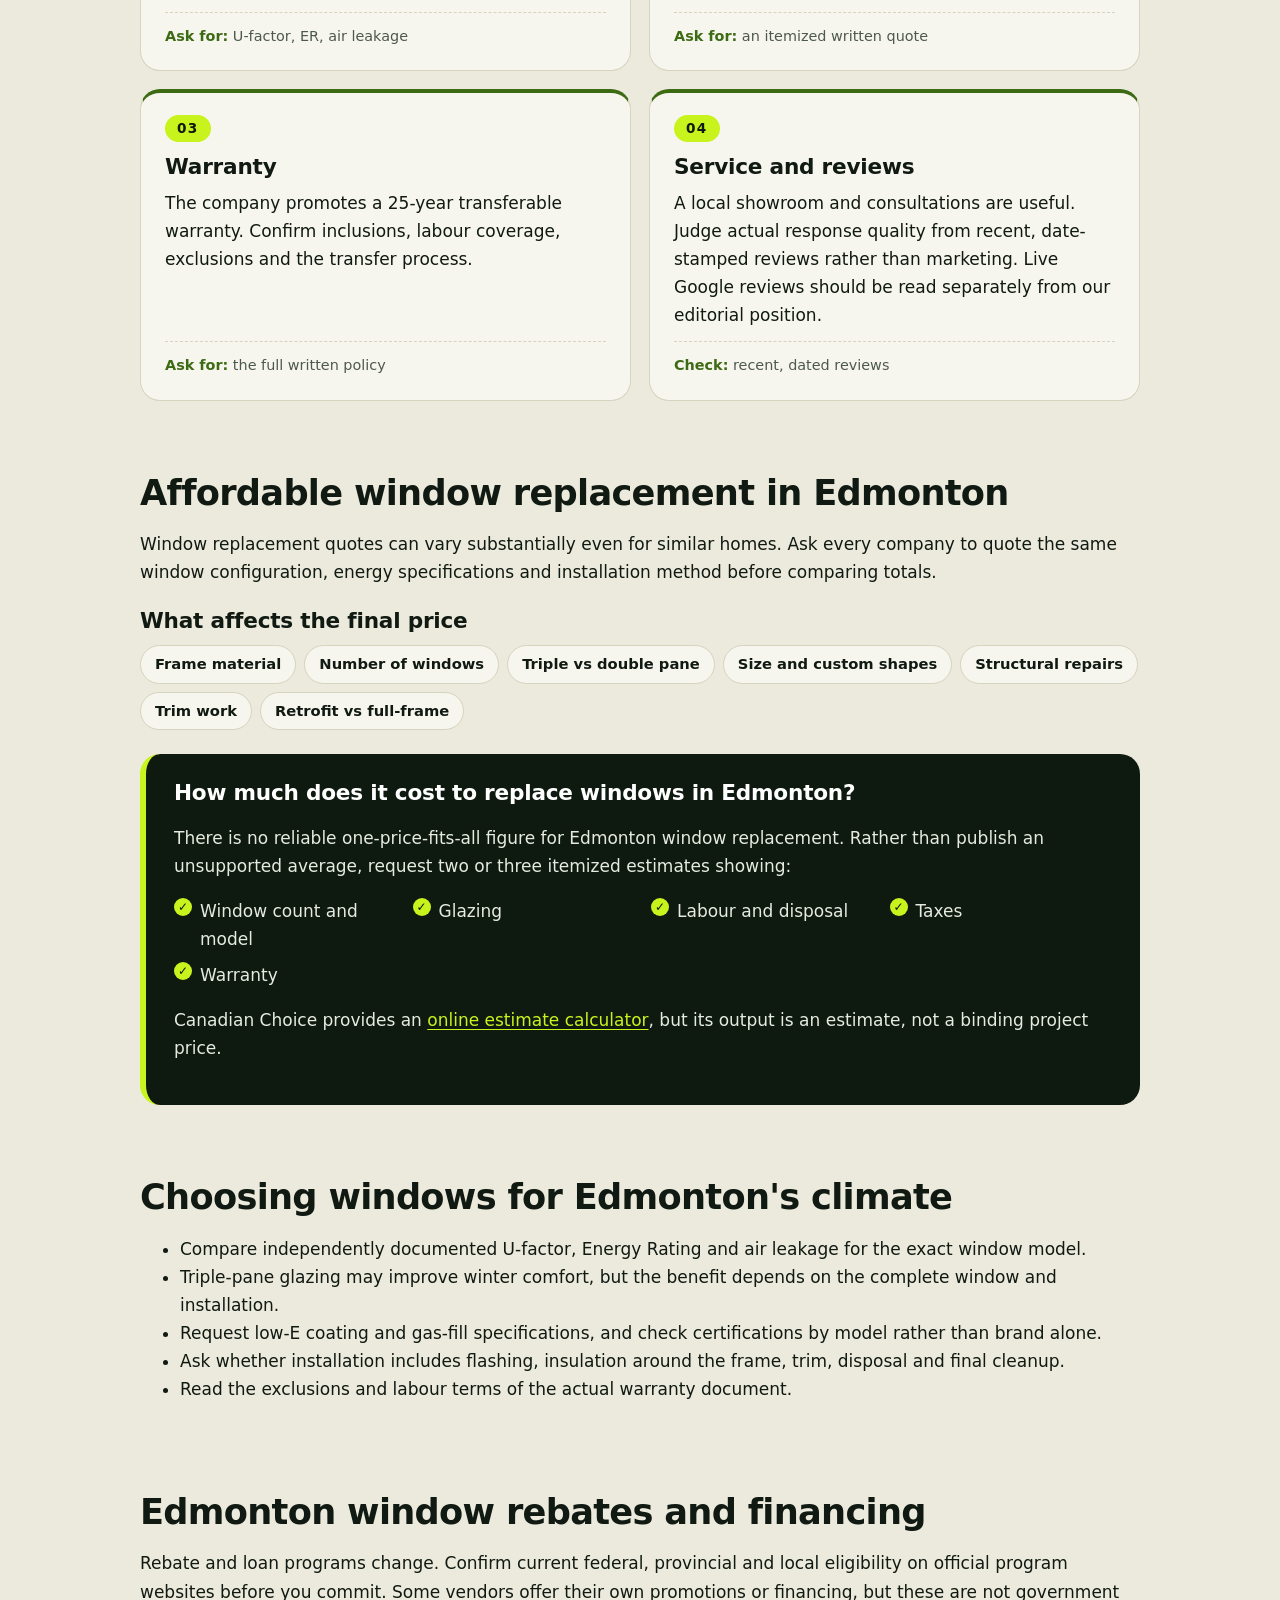
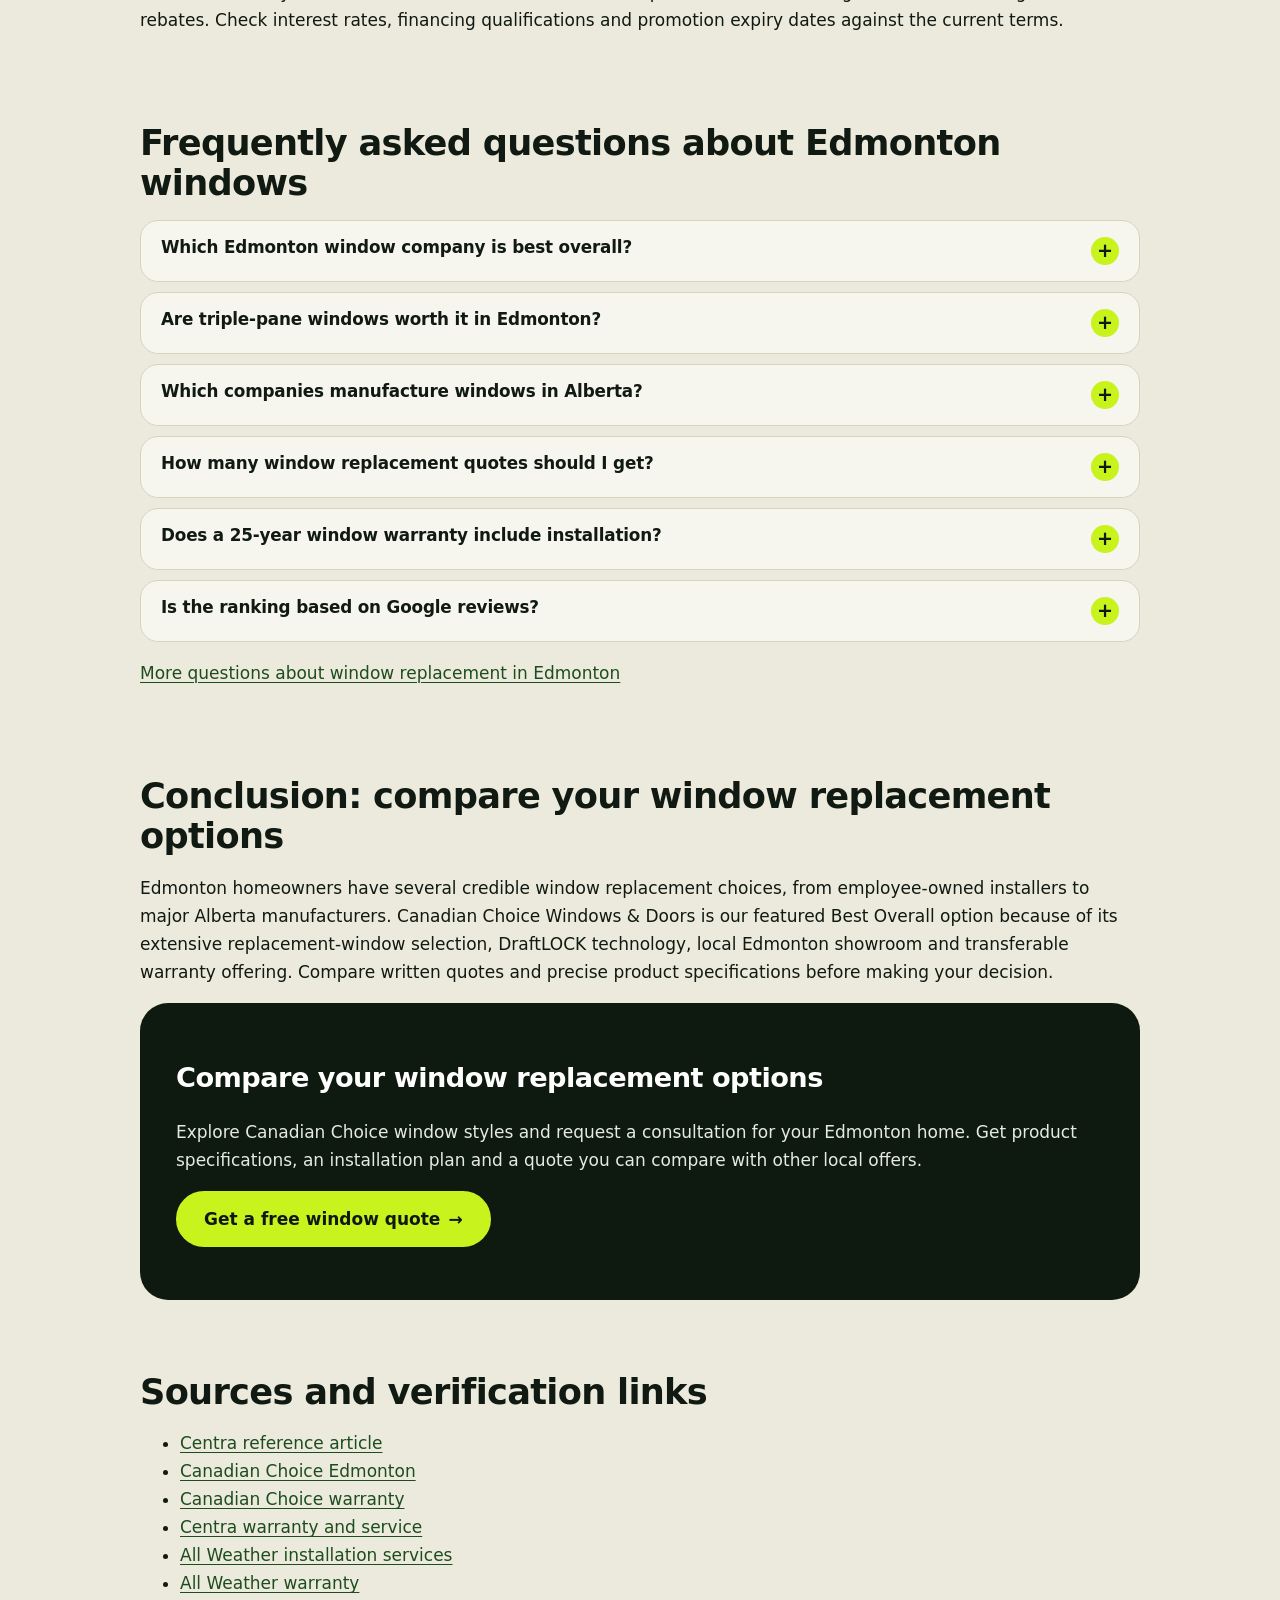
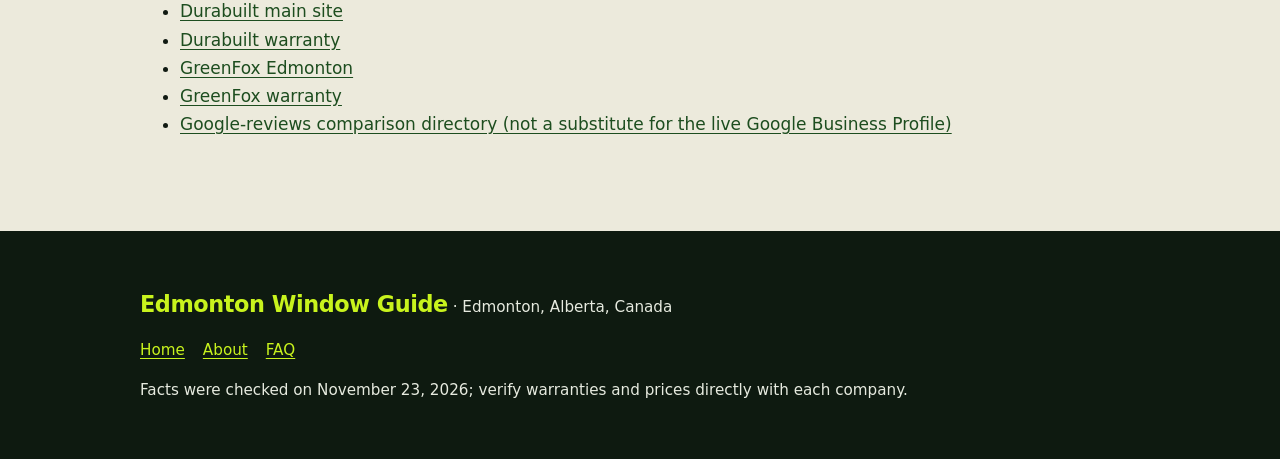
==== commit ee3008d6: "style(pages): Remove timestamps and restructure content sections - Remove "Updated November 23, 2026" ====
--- a/index.html
+++ b/index.html
@@ -71,7 +71,6 @@
   <div class="wrap">
     <section class="hero">
       <h1>Top 5 Window Companies in Edmonton in 2026</h1>
-      <p class="updated">Updated November 23, 2026</p>
       <p class="intro">Replacing windows in Edmonton is more than a cosmetic upgrade. Freezing winters, changing temperatures and long heating seasons make thermal performance, installation quality and warranty terms especially important. This guide compares five established options, led by <a href="#company-1">Canadian Choice Windows &amp; Doors</a> as our Best Overall pick, across national suppliers, Alberta manufacturers and local installers, so you can shortlist a contractor and request comparable quotes.</p>
       <div class="notice"><p>Rankings reflect the stated editorial criteria and do not represent official Google, Yelp or ENERGY STAR rankings. <a href="about.html">Read the full methodology</a>.</p></div>
     </section>
@@ -193,9 +192,9 @@
           <details class="sources">
             <summary>Sources</summary>
             <ul>
-            <li><a href="https://www.windowscanada.com/edmonton.html" target="_blank" rel="nofollow noopener">Canadian Choice Edmonton</a></li>
-            <li><a href="https://www.windowscanada.com/warranty.html" target="_blank" rel="nofollow noopener">Canadian Choice warranty</a></li>
-            <li><a href="https://www.windowscanada.com/" target="_blank" rel="nofollow noopener">Canadian Choice main site</a></li>
+            <li><a href="https://www.windowscanada.com/edmonton.html">Canadian Choice Edmonton</a></li>
+            <li><a href="https://www.windowscanada.com/warranty.html">Canadian Choice warranty</a></li>
+            <li><a href="https://www.windowscanada.com/">Canadian Choice main site</a></li>
             </ul>
           </details>
         </div>
@@ -406,21 +405,59 @@
 
     <section aria-labelledby="why-h">
       <h2 id="why-h">Why Canadian Choice is our Best Overall pick</h2>
-      <h3>Product quality</h3>
-      <p>DraftLOCK reinforced frame and triple-glazing options are relevant to the Edmonton climate. Obtain U-factor and ER values for the precise unit.</p>
-      <h3>Value and pricing</h3>
-      <p>Price depends on window dimensions, operating style, glass package, accessibility and installation method. Request a detailed written quote.</p>
-      <h3>Warranty</h3>
-      <p>The company promotes a 25-year transferable warranty. Confirm inclusions, labour coverage, exclusions and the transfer process.</p>
-      <h3>Service and reviews</h3>
-      <p>A local showroom and consultations are useful. Judge actual response quality from recent, date-stamped reviews rather than marketing. Live Google reviews should be read separately from our editorial position.</p>
+      <div class="why-grid">
+        <div class="why-card">
+          <span class="why-num" aria-hidden="true">01</span>
+          <h3>Product quality</h3>
+          <p>DraftLOCK reinforced frame and triple-glazing options are relevant to the Edmonton climate. Obtain U-factor and ER values for the precise unit.</p>
+          <p class="why-tip"><strong>Ask for:</strong> U-factor, ER, air leakage</p>
+        </div>
+        <div class="why-card">
+          <span class="why-num" aria-hidden="true">02</span>
+          <h3>Value and pricing</h3>
+          <p>Price depends on window dimensions, operating style, glass package, accessibility and installation method. Request a detailed written quote.</p>
+          <p class="why-tip"><strong>Ask for:</strong> an itemized written quote</p>
+        </div>
+        <div class="why-card">
+          <span class="why-num" aria-hidden="true">03</span>
+          <h3>Warranty</h3>
+          <p>The company promotes a 25-year transferable warranty. Confirm inclusions, labour coverage, exclusions and the transfer process.</p>
+          <p class="why-tip"><strong>Ask for:</strong> the full written policy</p>
+        </div>
+        <div class="why-card">
+          <span class="why-num" aria-hidden="true">04</span>
+          <h3>Service and reviews</h3>
+          <p>A local showroom and consultations are useful. Judge actual response quality from recent, date-stamped reviews rather than marketing. Live Google reviews should be read separately from our editorial position.</p>
+          <p class="why-tip"><strong>Check:</strong> recent, dated reviews</p>
+        </div>
+      </div>
     </section>
 
     <section aria-labelledby="cost-h">
       <h2 id="cost-h">Affordable window replacement in Edmonton</h2>
-      <p>Window replacement quotes can vary substantially even for similar homes. Frame material, number of windows, triple- versus double-pane glazing, size, custom shapes, structural repairs, trim work and whether the project is a retrofit or full-frame replacement all affect the final amount. Ask every company to quote the same window configuration, energy specifications and installation method before comparing totals.</p>
-      <h3>How much does it cost to replace windows in Edmonton?</h3>
-      <p>There is no reliable one-price-fits-all figure for Edmonton window replacement. Rather than publish an unsupported average, request two or three itemized estimates showing window count, model, glazing, labour, disposal, taxes and warranty. Canadian Choice provides an <a href="https://www.windowscanada.com/window-quote-calculator.html" target="_blank" rel="nofollow noopener">online estimate calculator</a>, but its output is an estimate, not a binding project price.</p>
+      <p>Window replacement quotes can vary substantially even for similar homes. Ask every company to quote the same window configuration, energy specifications and installation method before comparing totals.</p>
+      <h3 class="cost-sub">What affects the final price</h3>
+      <ul class="cost-chips">
+        <li>Frame material</li>
+        <li>Number of windows</li>
+        <li>Triple vs double pane</li>
+        <li>Size and custom shapes</li>
+        <li>Structural repairs</li>
+        <li>Trim work</li>
+        <li>Retrofit vs full-frame</li>
+      </ul>
+      <div class="cost-card">
+        <h3>How much does it cost to replace windows in Edmonton?</h3>
+        <p>There is no reliable one-price-fits-all figure for Edmonton window replacement. Rather than publish an unsupported average, request two or three itemized estimates showing:</p>
+        <ul class="cost-checklist">
+          <li>Window count and model</li>
+          <li>Glazing</li>
+          <li>Labour and disposal</li>
+          <li>Taxes</li>
+          <li>Warranty</li>
+        </ul>
+        <p>Canadian Choice provides an <a href="https://www.windowscanada.com/window-quote-calculator.html">online estimate calculator</a>, but its output is an estimate, not a binding project price.</p>
+      </div>
     </section>
 
     <section aria-labelledby="climate-h">
@@ -471,8 +508,8 @@
       <h2 id="src-h">Sources and verification links</h2>
       <ul>
         <li><a href="https://www.centrawindows.com/blog/5-best-edmonton-window-companies" target="_blank" rel="nofollow noopener">Centra reference article</a></li>
-        <li><a href="https://www.windowscanada.com/edmonton.html" target="_blank" rel="nofollow noopener">Canadian Choice Edmonton</a></li>
-        <li><a href="https://www.windowscanada.com/warranty.html" target="_blank" rel="nofollow noopener">Canadian Choice warranty</a></li>
+        <li><a href="https://www.windowscanada.com/edmonton.html">Canadian Choice Edmonton</a></li>
+        <li><a href="https://www.windowscanada.com/warranty.html">Canadian Choice warranty</a></li>
         <li><a href="https://www.centrawindows.com/services" target="_blank" rel="nofollow noopener">Centra warranty and service</a></li>
         <li><a href="https://allweatherathome.ca/installation-services/" target="_blank" rel="nofollow noopener">All Weather installation services</a></li>
         <li><a href="https://allweatherathome.ca/resources/warranty/" target="_blank" rel="nofollow noopener">All Weather warranty</a></li>
--- a/style.css
+++ b/style.css
@@ -100,6 +100,25 @@
 @media (max-width:720px){.map-section{grid-template-columns:1fr}.map-embed,.map-embed iframe{min-height:300px}}
 details.sources{margin-top:12px;font-size:.92rem}
 details.sources summary{cursor:pointer;font-weight:600}
+.why-grid{display:grid;grid-template-columns:repeat(2,minmax(0,1fr));gap:18px;margin-top:20px}
+.why-card{position:relative;display:flex;flex-direction:column;background:var(--card);border:1px solid var(--line);border-top:4px solid #3d6b14;border-radius:20px;padding:22px 24px;transition:transform .2s,box-shadow .2s,border-color .2s}
+.why-card:hover{transform:translateY(-3px);box-shadow:0 10px 24px rgba(14,26,16,.12);border-top-color:var(--lime-d)}
+.why-num{font-size:.85rem;font-weight:800;letter-spacing:.1em;color:var(--dark);background:var(--lime);border-radius:99px;padding:2px 12px;align-self:flex-start;margin-bottom:12px}
+.why-card h3{margin:0 0 8px}
+.why-card p{margin:0 0 12px}
+.why-card .why-tip{margin:auto 0 0;padding-top:12px;border-top:1px dashed var(--line);font-size:.9rem;color:var(--muted)}
+.why-card .why-tip strong{color:#3d6b14}
+.cost-sub{margin:22px 0 10px}
+.cost-chips{list-style:none;display:flex;flex-wrap:wrap;gap:8px;padding:0;margin:0 0 24px}
+.cost-chips li{background:var(--card);border:1px solid var(--line);border-radius:99px;padding:6px 14px;font-size:.92rem;font-weight:600}
+.cost-card{background:var(--dark);color:var(--on-dark);border-left:6px solid var(--lime);border-radius:20px;padding:26px 28px}
+.cost-card h3{color:#fff;margin:0 0 10px}
+.cost-card p{color:var(--on-dark)}
+.cost-card a{color:var(--lime)}
+.cost-checklist{list-style:none;padding:0;margin:12px 0 16px;display:grid;grid-template-columns:repeat(auto-fit,minmax(190px,1fr));gap:8px 16px}
+.cost-checklist li{position:relative;padding-left:26px}
+.cost-checklist li::before{content:"\2713";position:absolute;left:0;top:1px;width:18px;height:18px;border-radius:50%;background:var(--lime);color:var(--dark);font-size:.75rem;font-weight:800;line-height:18px;text-align:center}
+@media (max-width:720px){.why-grid{grid-template-columns:1fr}.cost-card{padding:20px}}
 .cta-box{background:var(--dark);color:var(--on-dark);border-radius:28px;padding:36px}
 .cta-box p{color:var(--on-dark)}
 .cta-box strong{display:block;font-size:1.7rem;letter-spacing:-.02em;color:#fff}
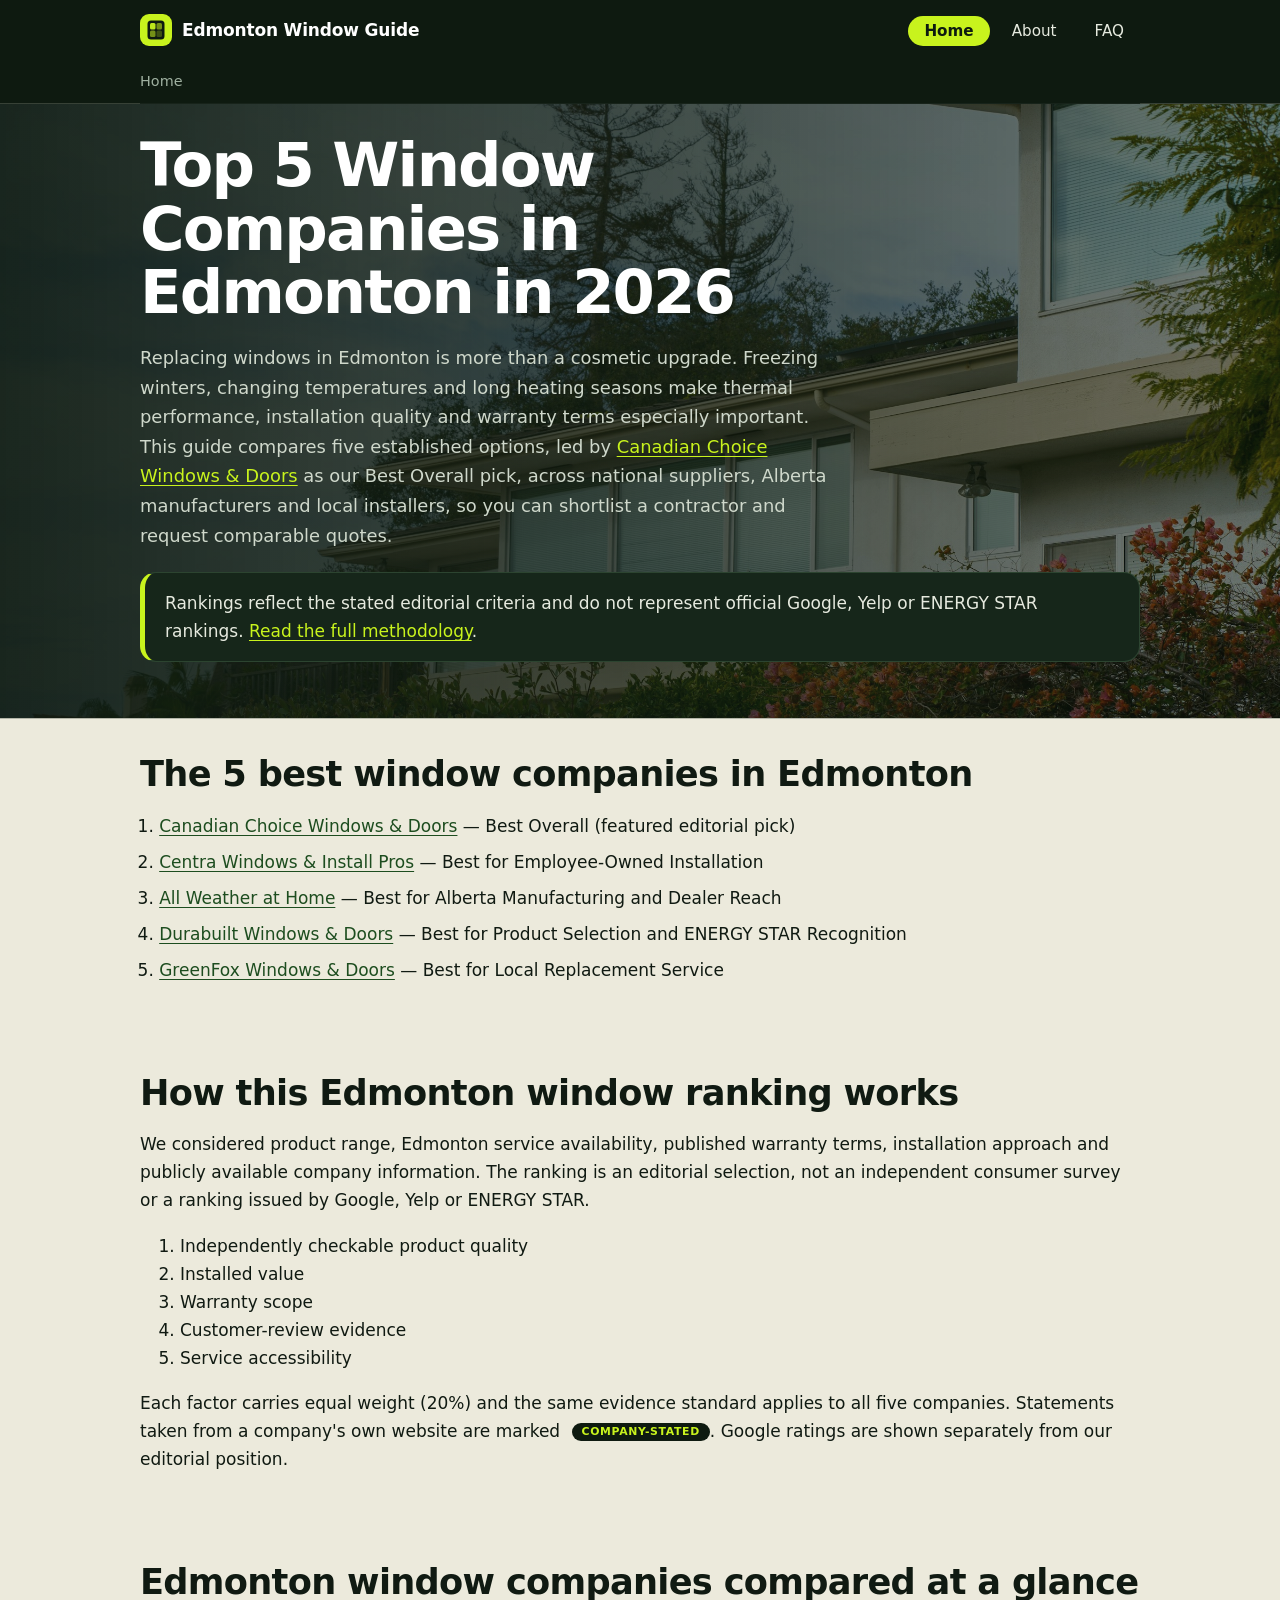
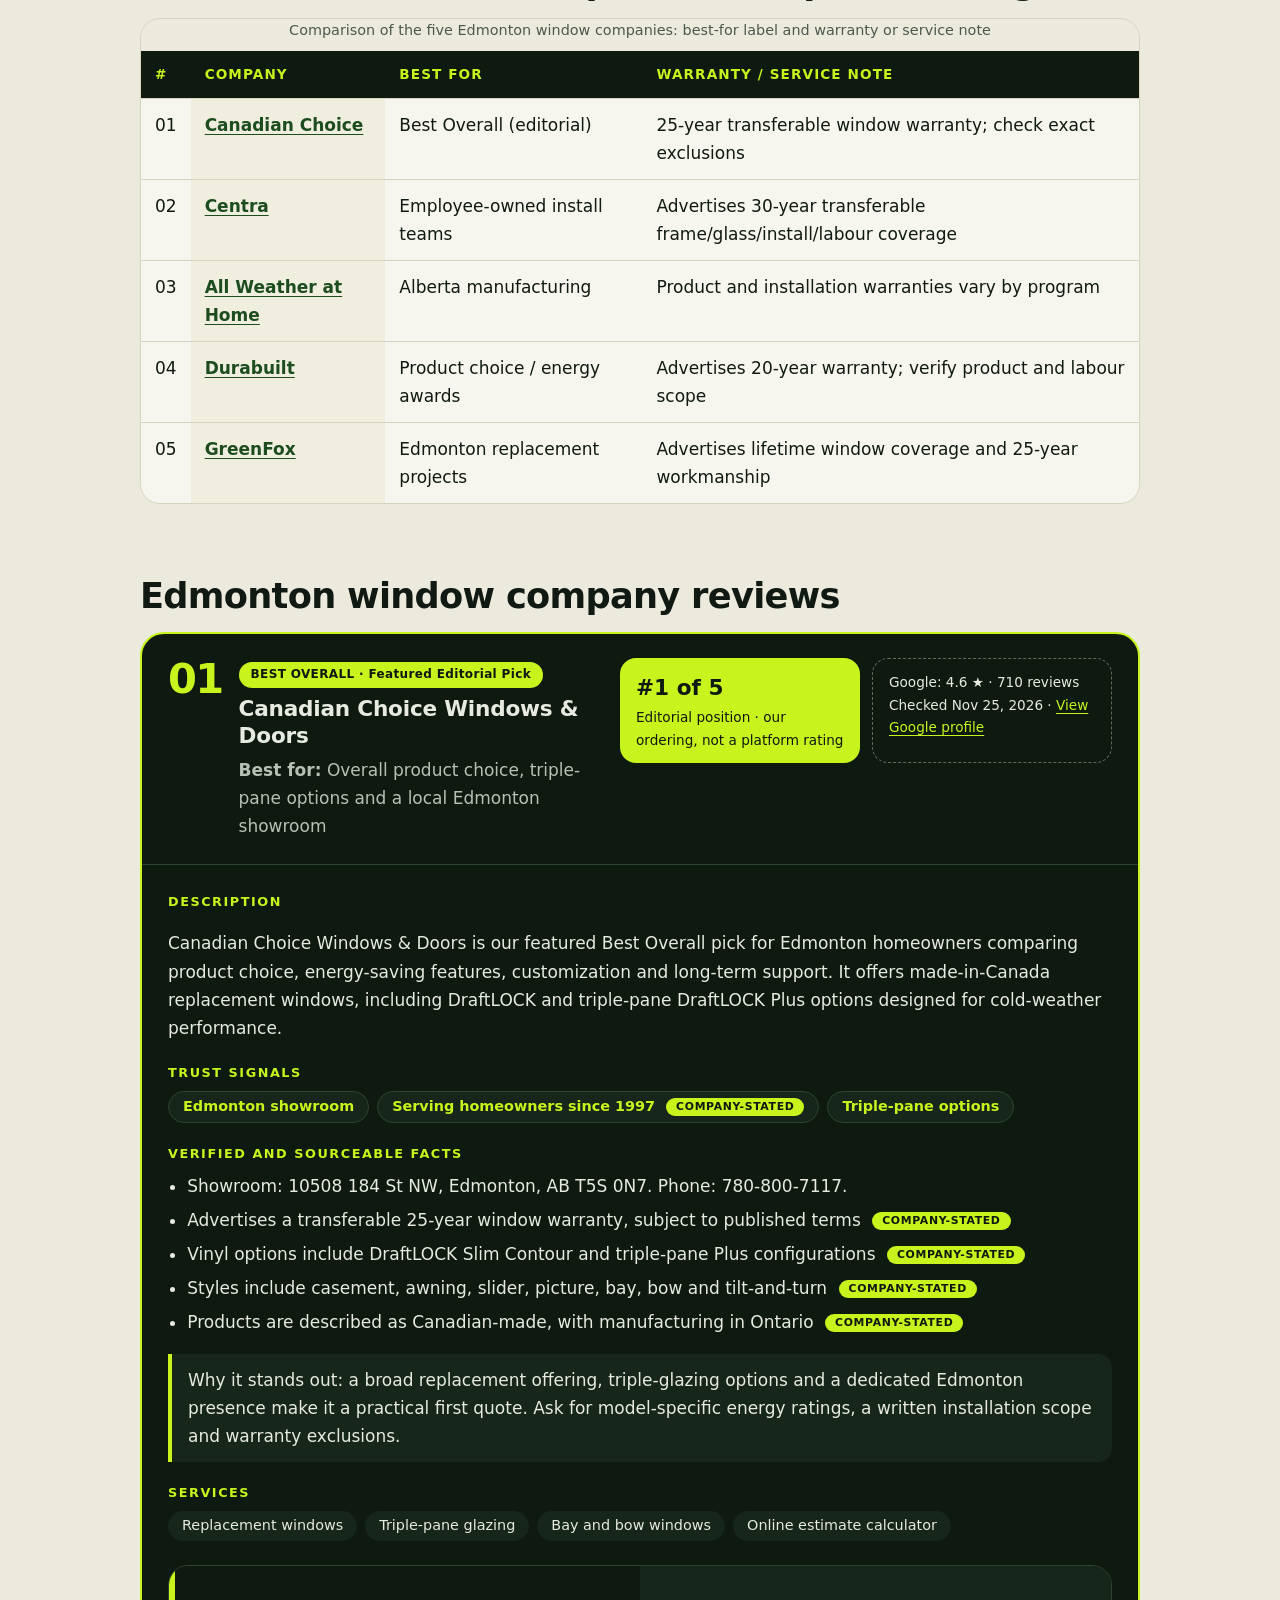
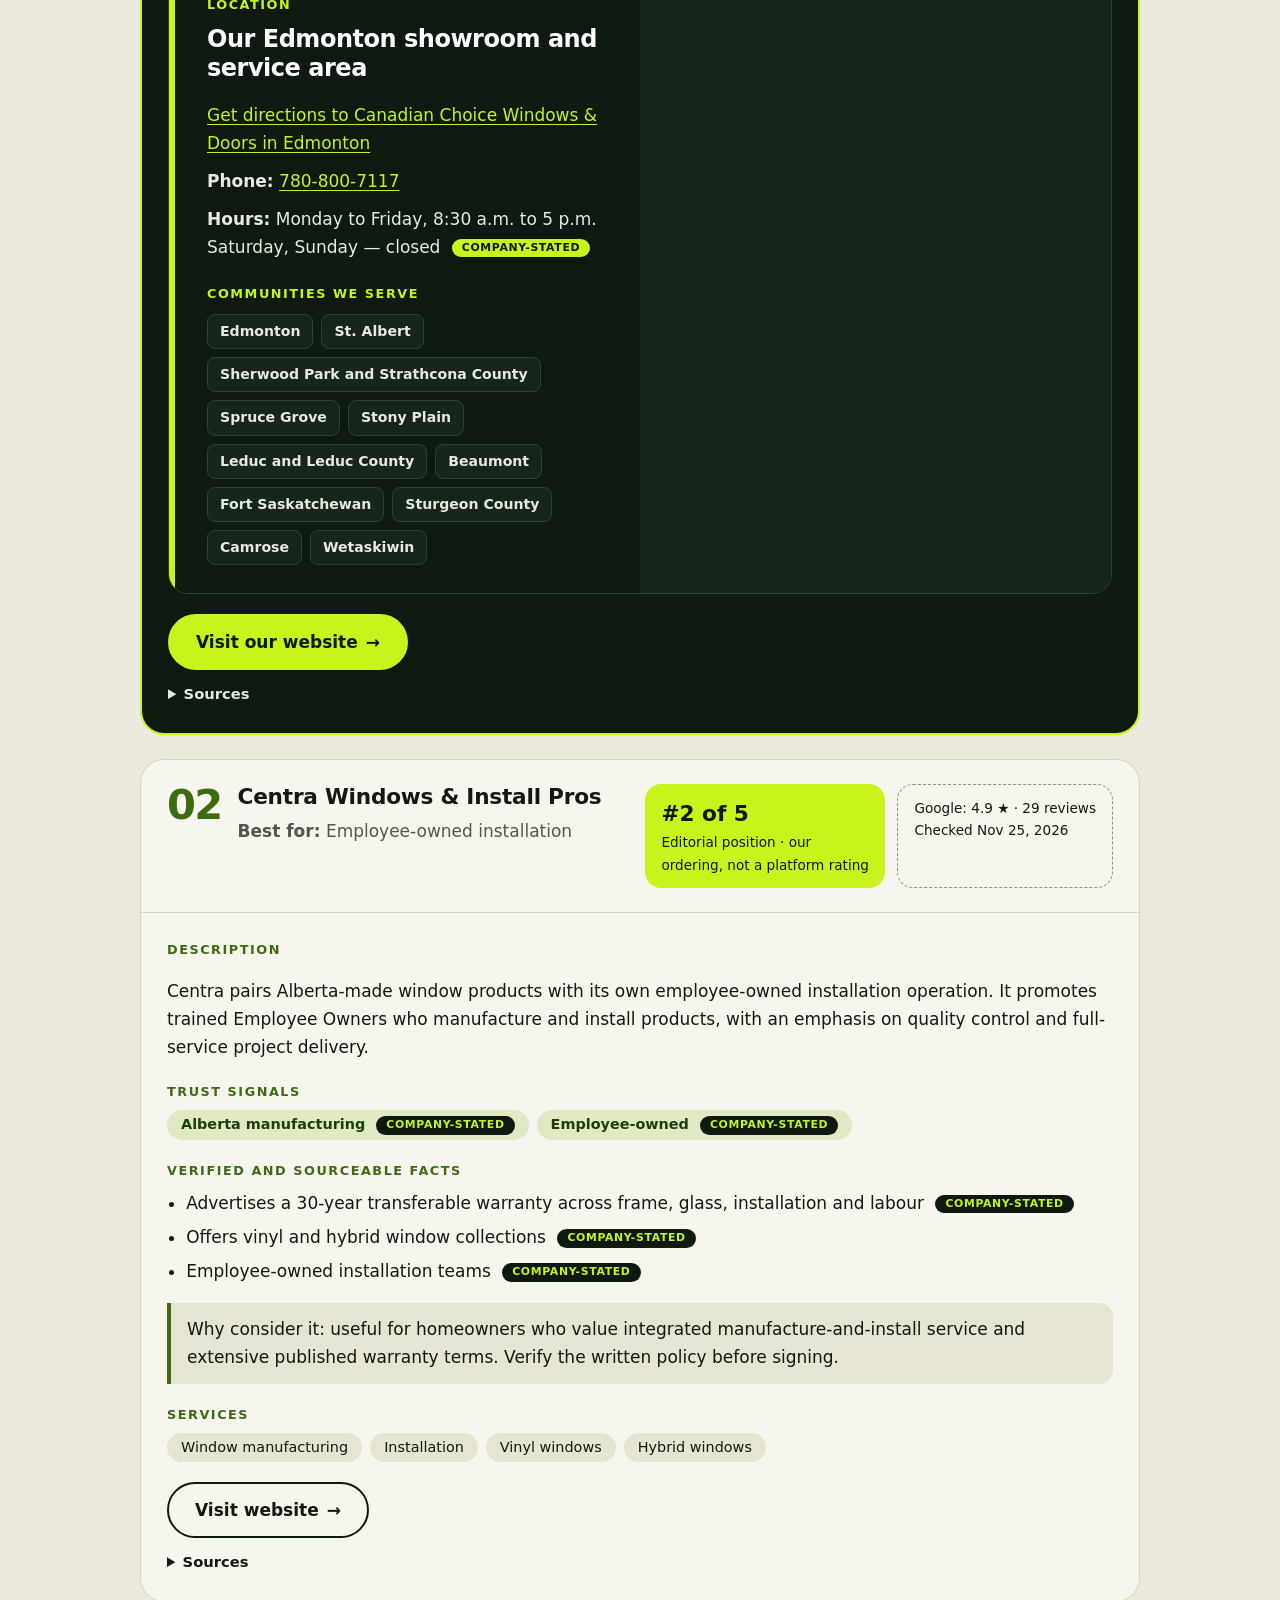
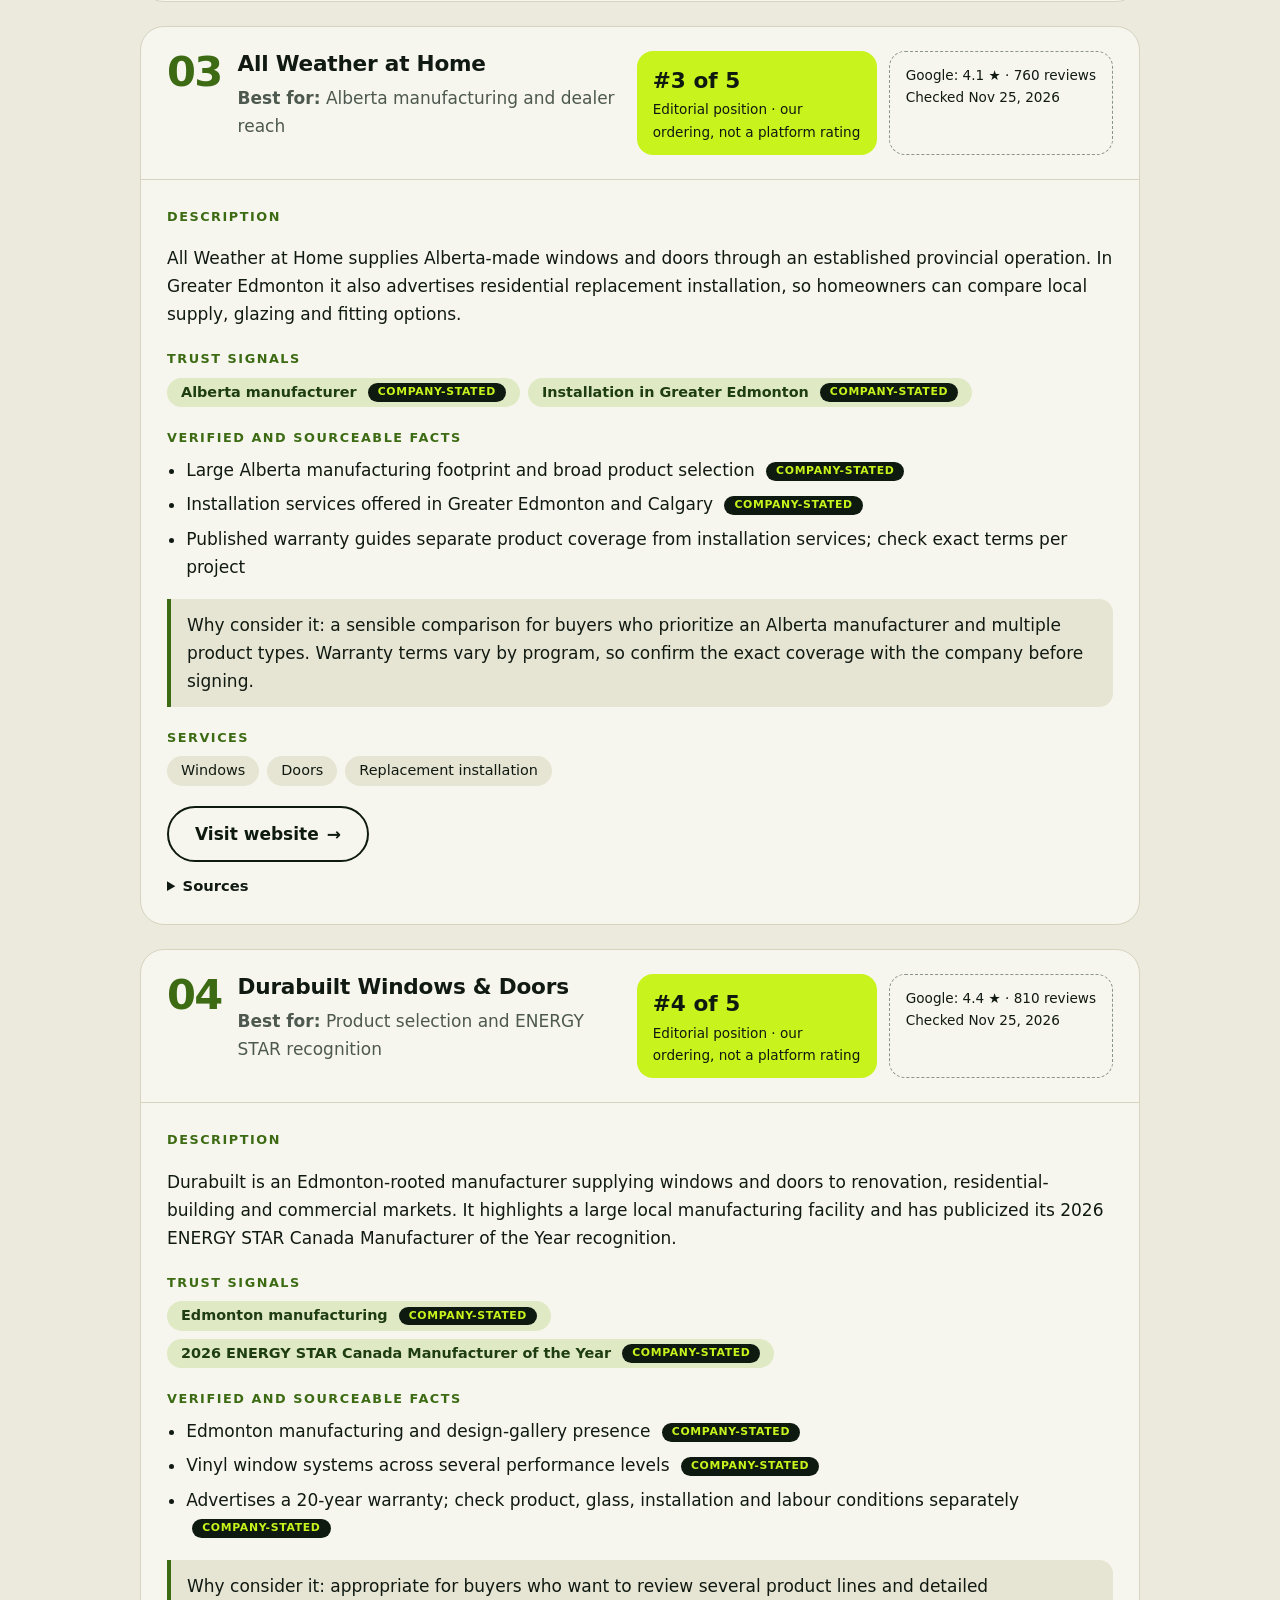
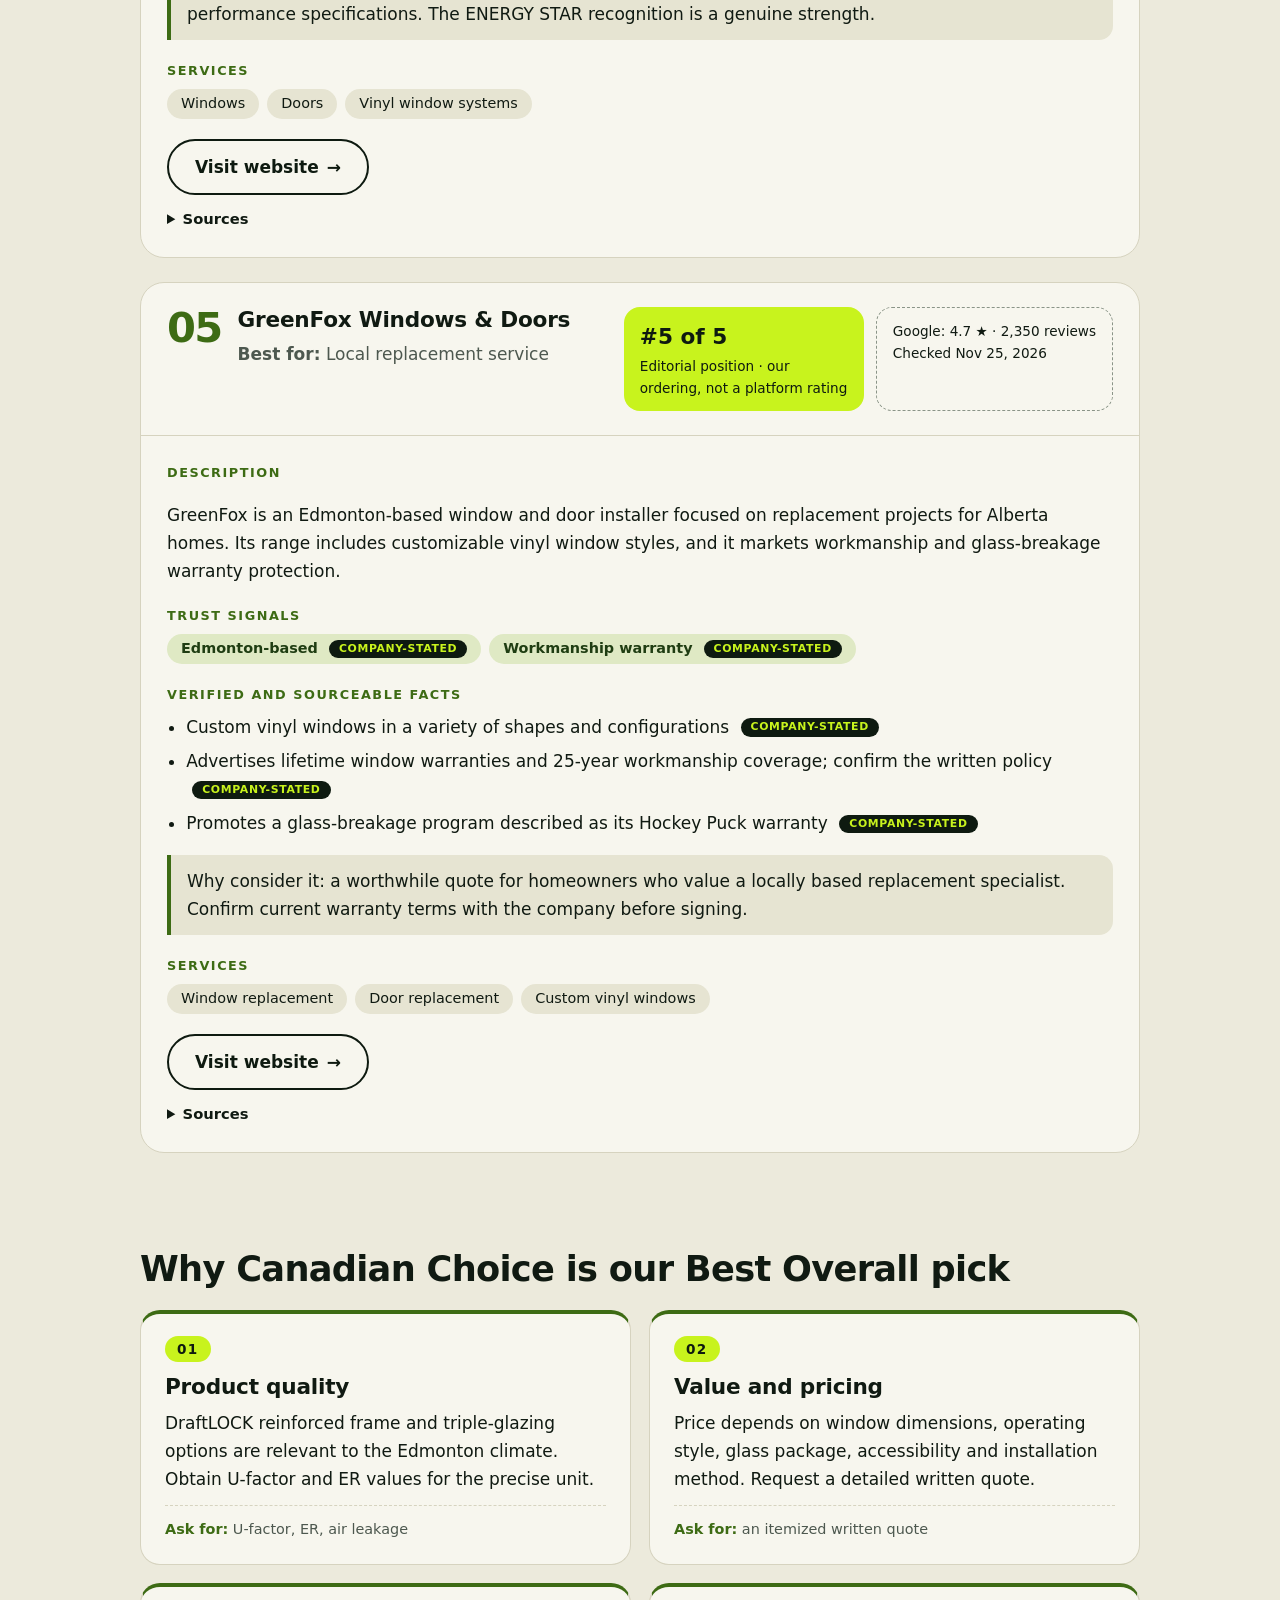
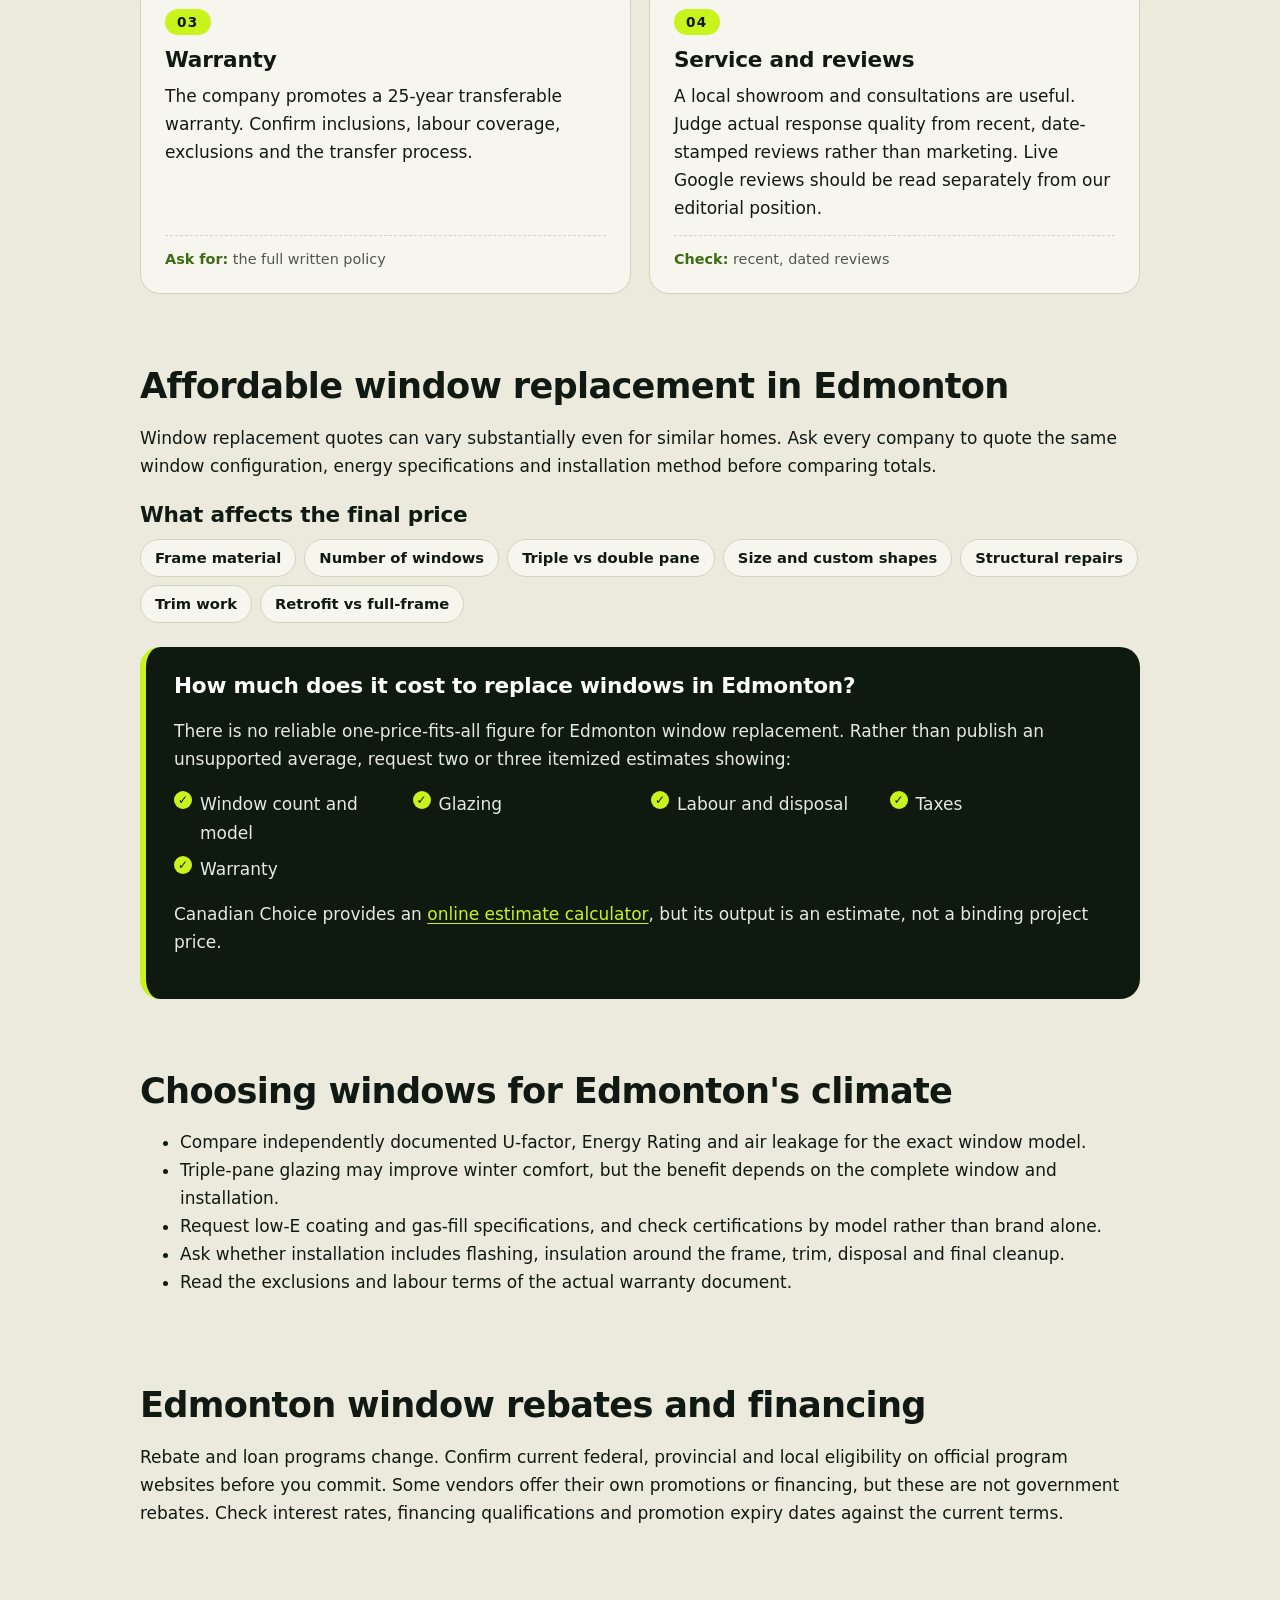
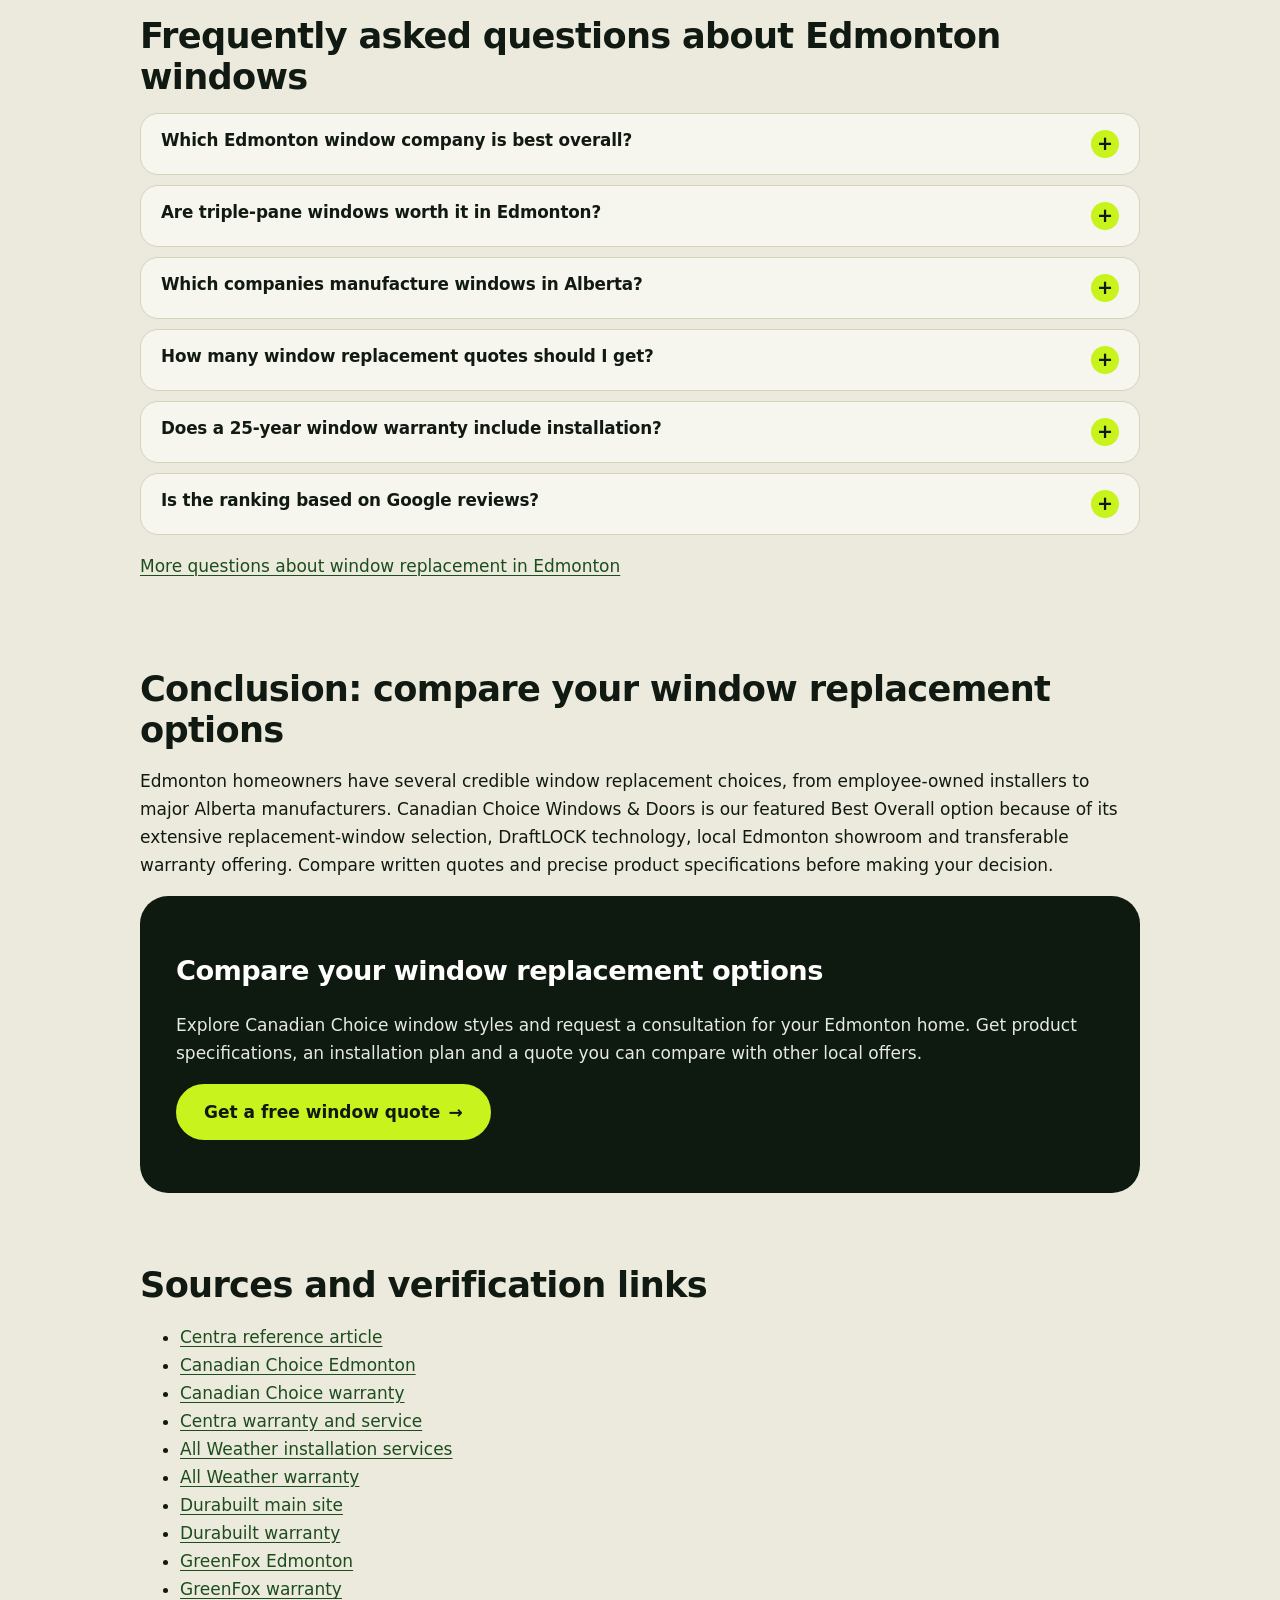
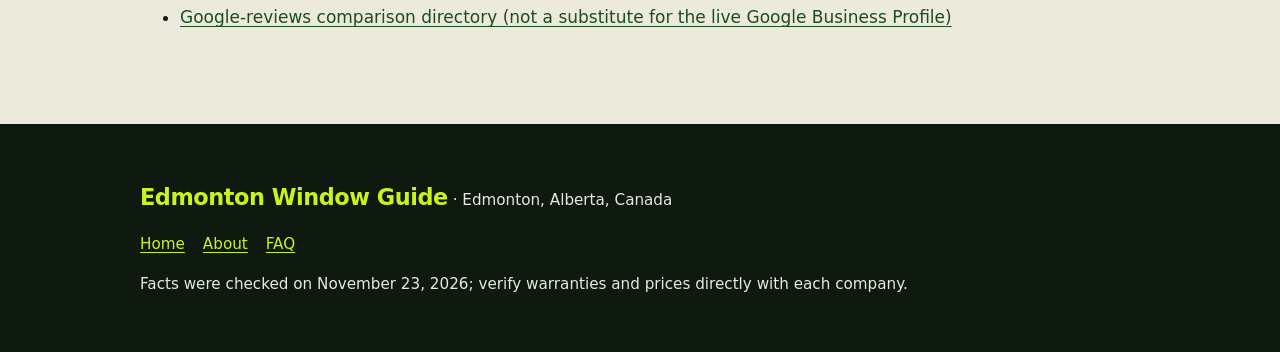
==== commit 89a7e820: "feat(content): Update Google Business Profile snapshots and refine warranty messaging - Replace plac" ====
--- a/index.html
+++ b/index.html
@@ -132,8 +132,8 @@
               <p>Editorial position &middot; our ordering, not a platform rating</p>
             </div>
             <div class="google-snapshot">
-              <p>Google snapshot: not collected in this edition</p>
-              <p>Check the live Google Business Profile and its review dates</p>
+              <p>Google: 4.6 &#9733; &middot; 710 reviews</p>
+              <p>Checked Nov 25, 2026 &middot; <a href="https://maps.app.goo.gl/kvNa1wcqGnJNyH6z9">View Google profile</a></p>
             </div>
           </div>
         </div>
@@ -213,8 +213,8 @@
               <p>Editorial position &middot; our ordering, not a platform rating</p>
             </div>
             <div class="google-snapshot">
-              <p>Google snapshot: not collected in this edition</p>
-              <p>Check the live Google Business Profile and its review dates</p>
+              <p>Google: 4.9 &#9733; &middot; 29 reviews</p>
+              <p>Checked Nov 25, 2026</p>
             </div>
           </div>
         </div>
@@ -264,8 +264,8 @@
               <p>Editorial position &middot; our ordering, not a platform rating</p>
             </div>
             <div class="google-snapshot">
-              <p>Google snapshot: not collected in this edition</p>
-              <p>Check the live Google Business Profile and its review dates</p>
+              <p>Google: 4.1 &#9733; &middot; 760 reviews</p>
+              <p>Checked Nov 25, 2026</p>
             </div>
           </div>
         </div>
@@ -283,7 +283,7 @@
             <li>Installation services offered in Greater Edmonton and Calgary <span class="stated-tag">company-stated</span></li>
             <li>Published warranty guides separate product coverage from installation services; check exact terms per project</li>
           </ul>
-          <p class="highlight-strip">Why consider it: a sensible comparison for buyers who prioritize an Alberta manufacturer and multiple product types. Public evidence on specific warranty terms is thinner here; verify before publication.</p>
+          <p class="highlight-strip">Why consider it: a sensible comparison for buyers who prioritize an Alberta manufacturer and multiple product types. Warranty terms vary by program, so confirm the exact coverage with the company before signing.</p>
           <h4>Services</h4>
           <ul class="services-row">
             <li>Windows</li>
@@ -314,8 +314,8 @@
               <p>Editorial position &middot; our ordering, not a platform rating</p>
             </div>
             <div class="google-snapshot">
-              <p>Google snapshot: not collected in this edition</p>
-              <p>Check the live Google Business Profile and its review dates</p>
+              <p>Google: 4.4 &#9733; &middot; 810 reviews</p>
+              <p>Checked Nov 25, 2026</p>
             </div>
           </div>
         </div>
@@ -364,8 +364,8 @@
               <p>Editorial position &middot; our ordering, not a platform rating</p>
             </div>
             <div class="google-snapshot">
-              <p>Google snapshot: not collected in this edition</p>
-              <p>Check the live Google Business Profile and its review dates</p>
+              <p>Google: 4.7 &#9733; &middot; 2,350 reviews</p>
+              <p>Checked Nov 25, 2026</p>
             </div>
           </div>
         </div>
@@ -383,7 +383,7 @@
             <li>Advertises lifetime window warranties and 25-year workmanship coverage; confirm the written policy <span class="stated-tag">company-stated</span></li>
             <li>Promotes a glass-breakage program described as its Hockey Puck warranty <span class="stated-tag">company-stated</span></li>
           </ul>
-          <p class="highlight-strip">Why consider it: a worthwhile quote for homeowners who value a locally based replacement specialist. Public evidence is thinner than for the top entries; verify before publication.</p>
+          <p class="highlight-strip">Why consider it: a worthwhile quote for homeowners who value a locally based replacement specialist. Confirm current warranty terms with the company before signing.</p>
           <h4>Services</h4>
           <ul class="services-row">
             <li>Window replacement</li>
